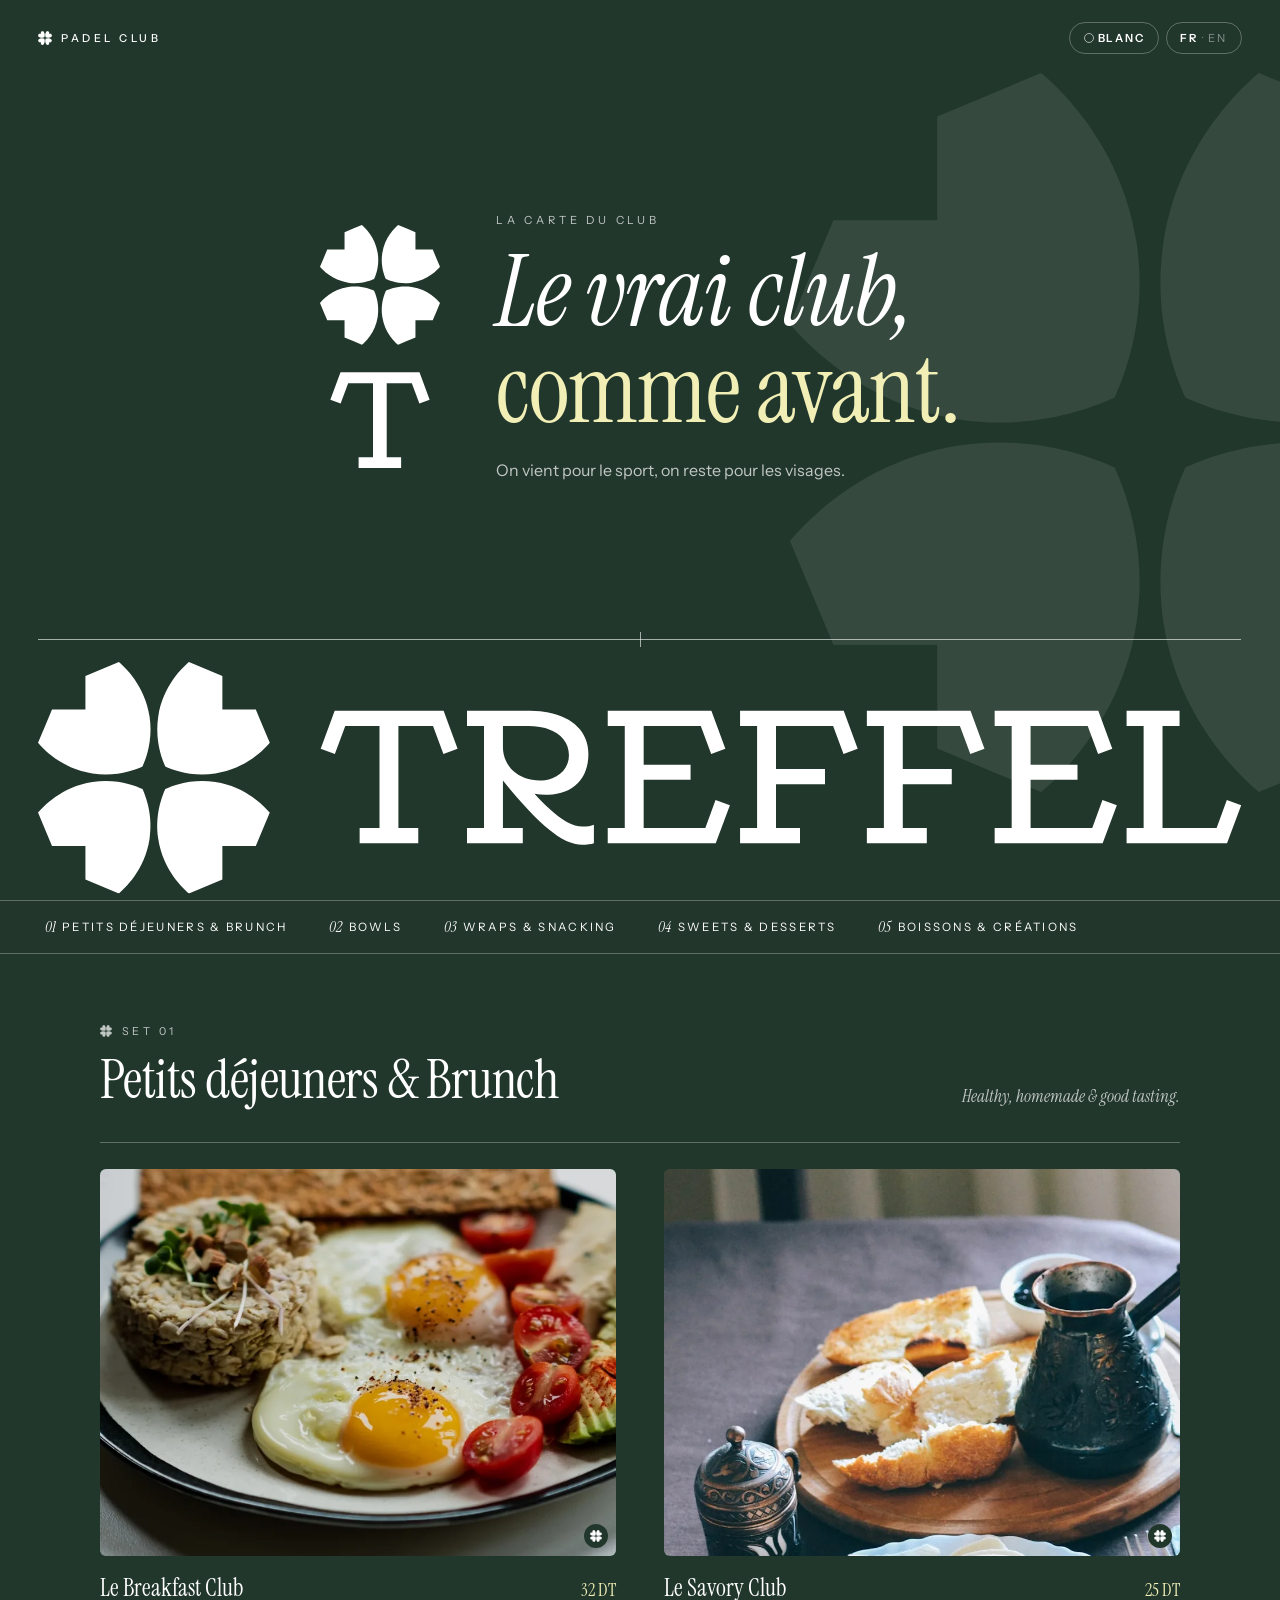
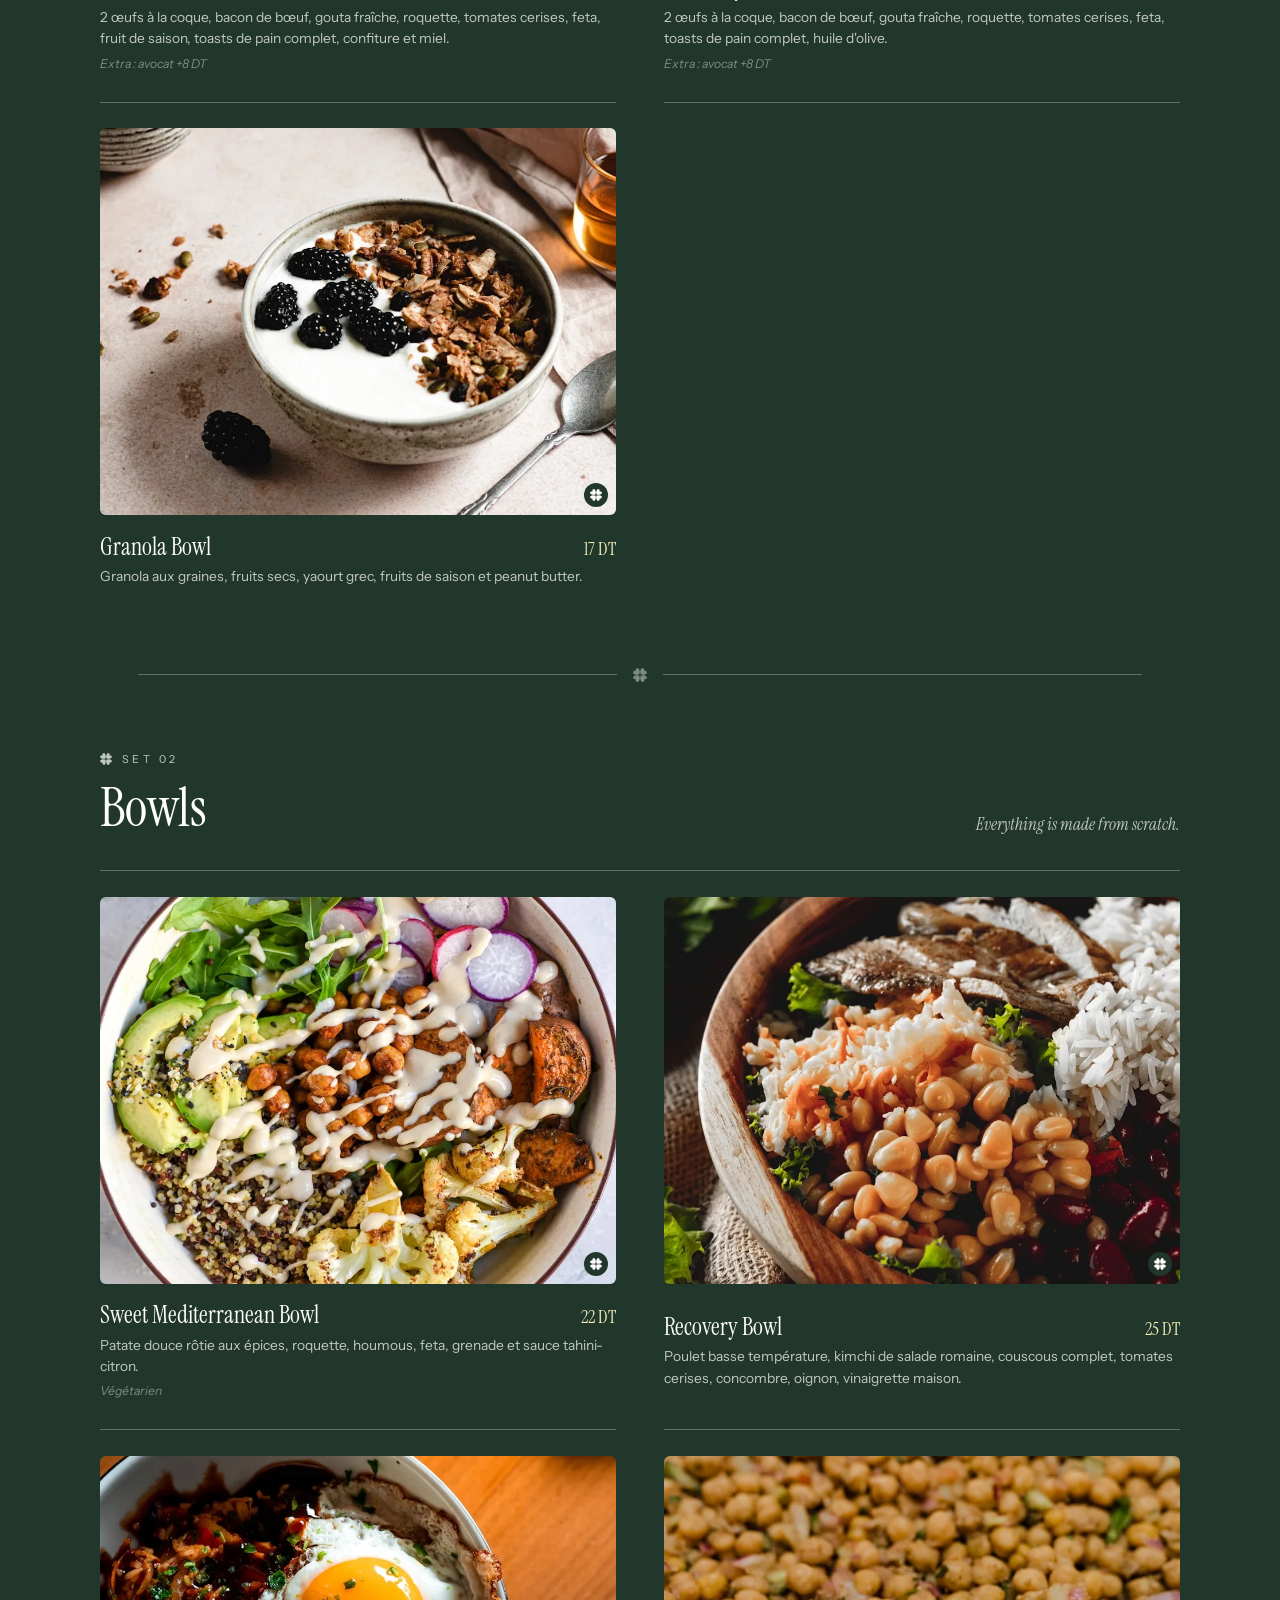
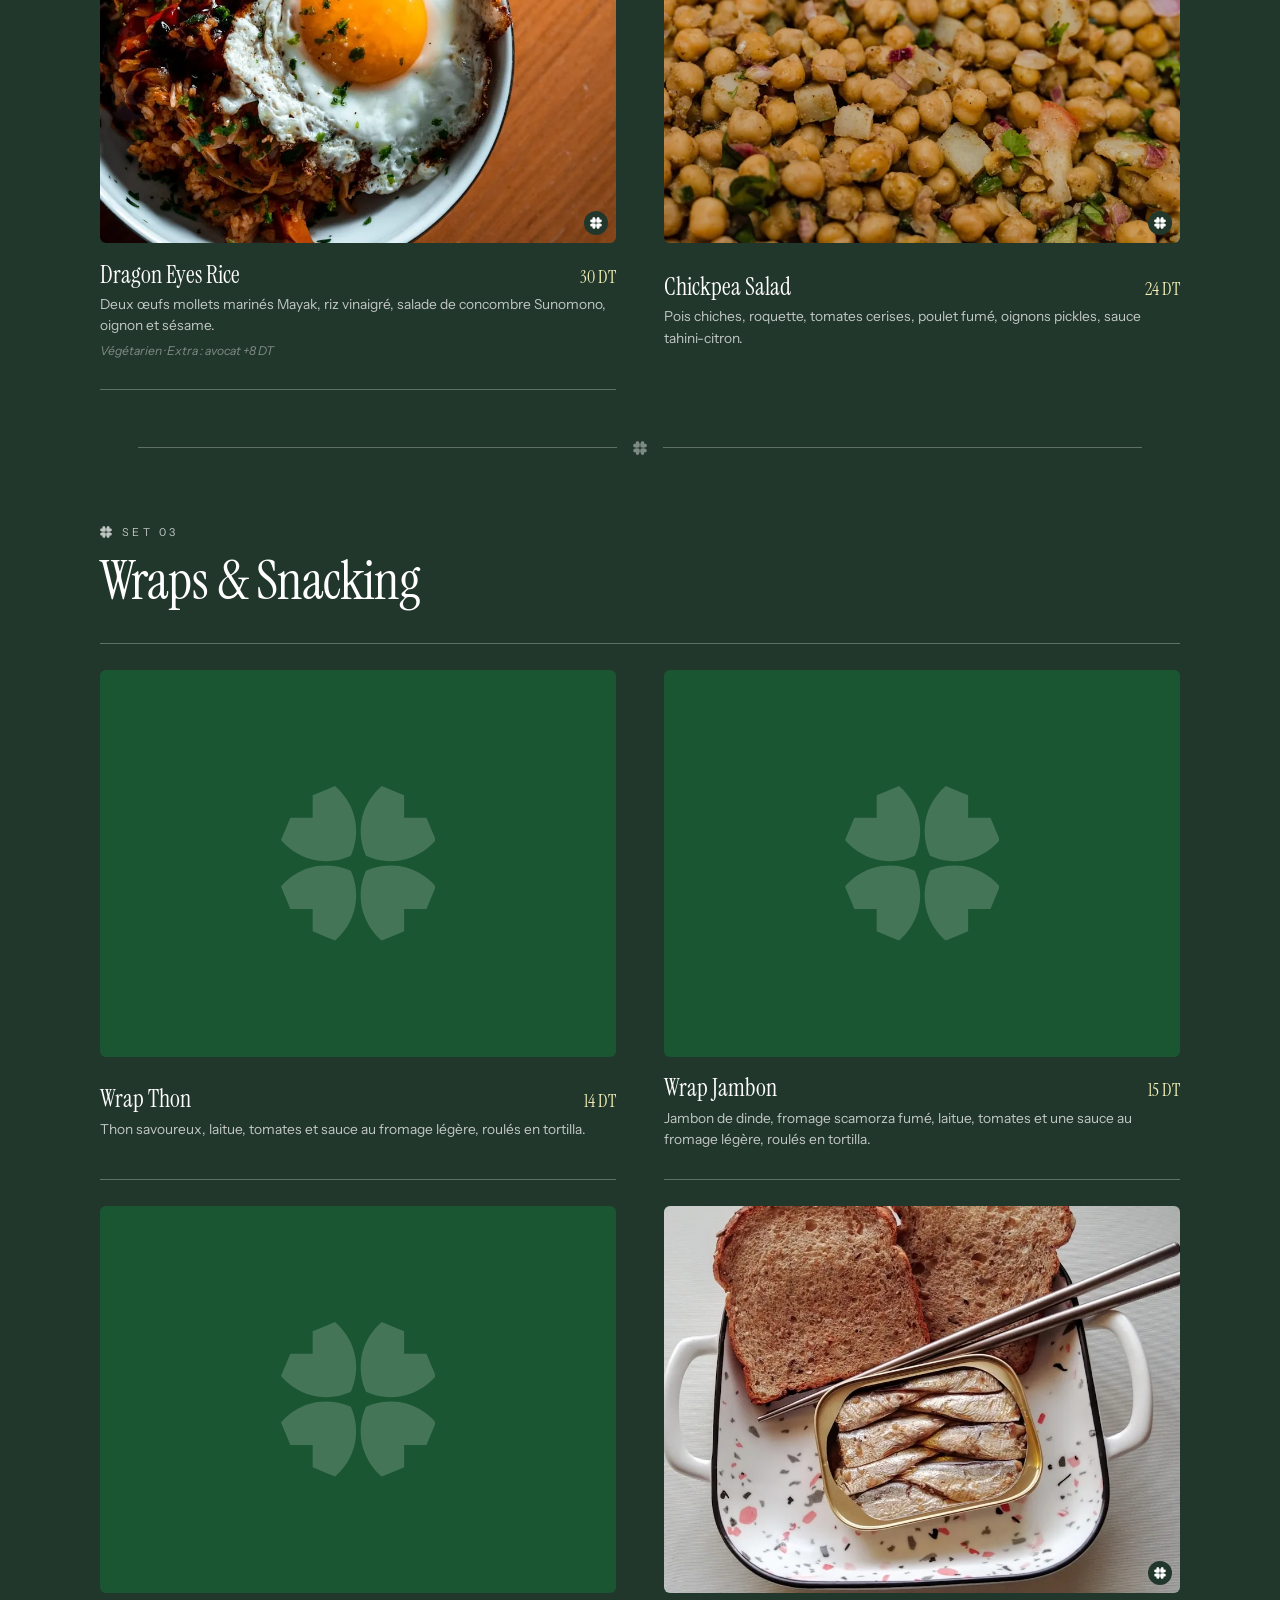
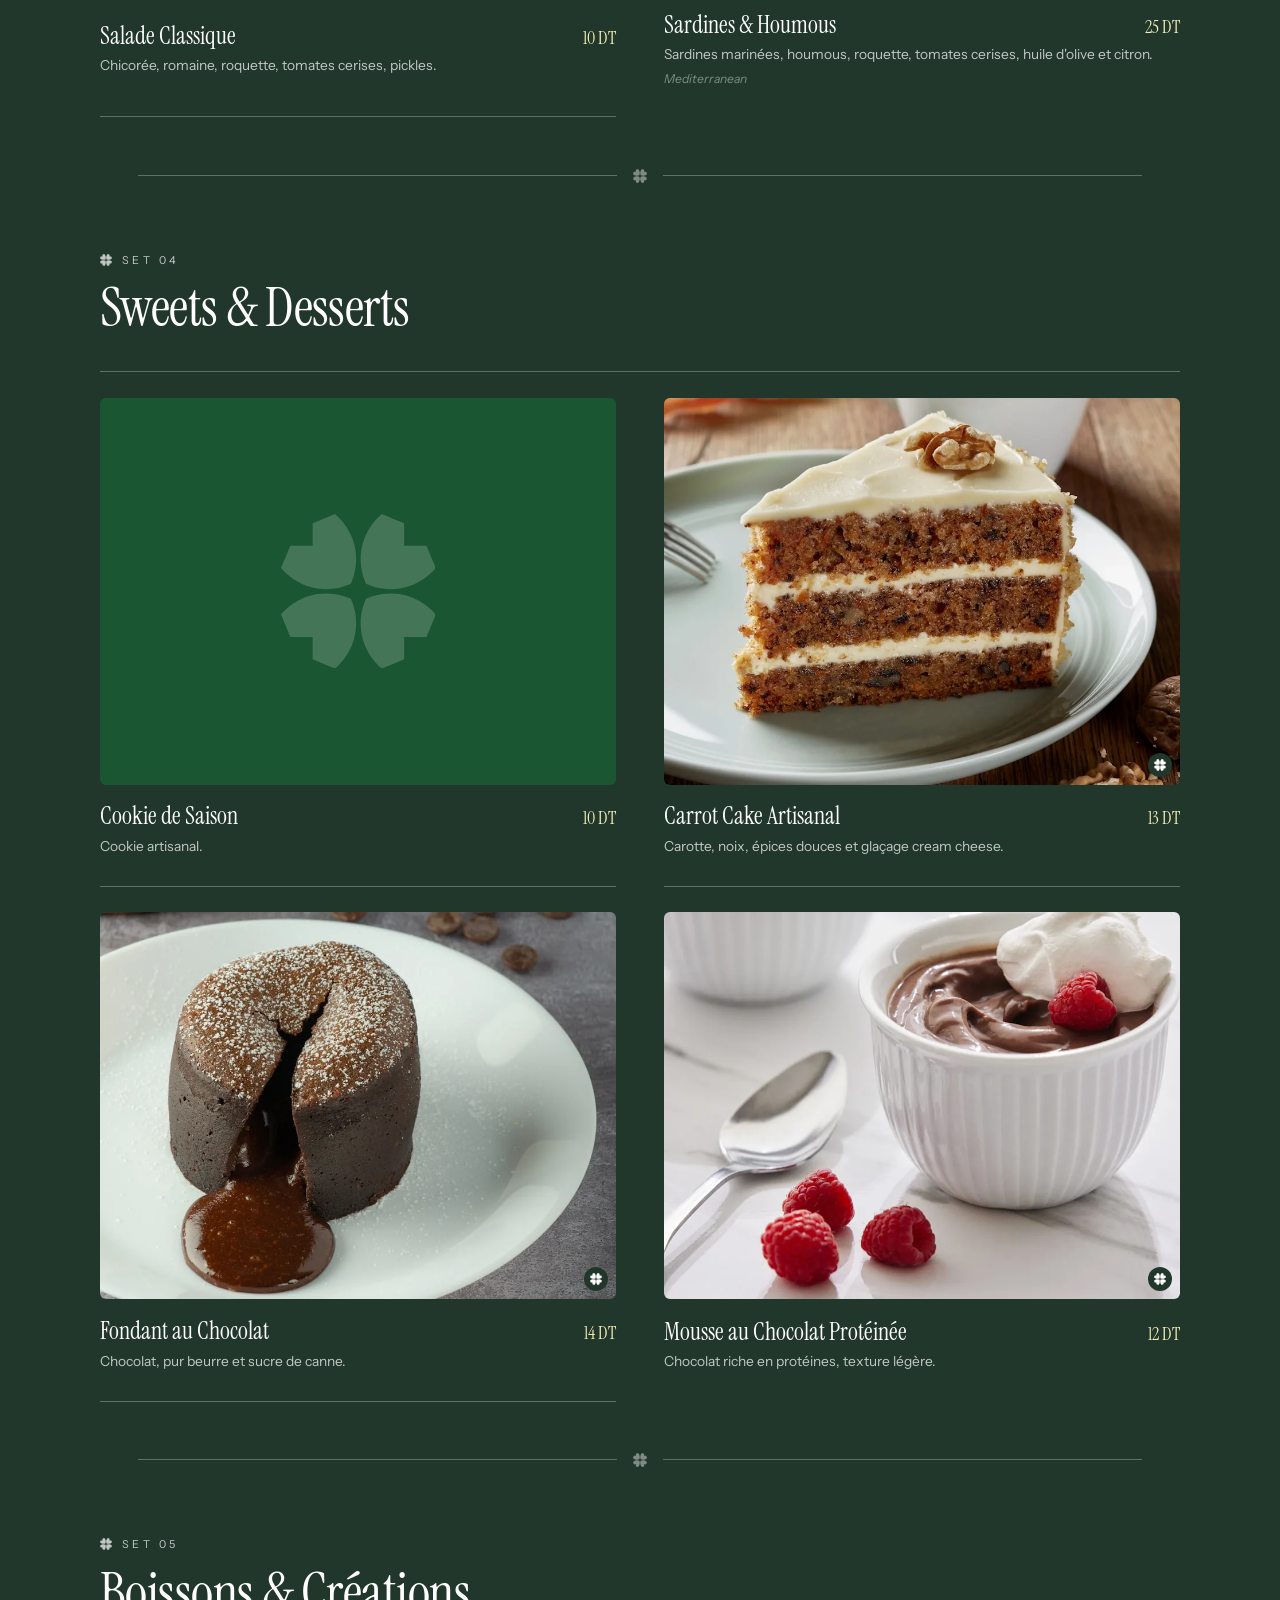
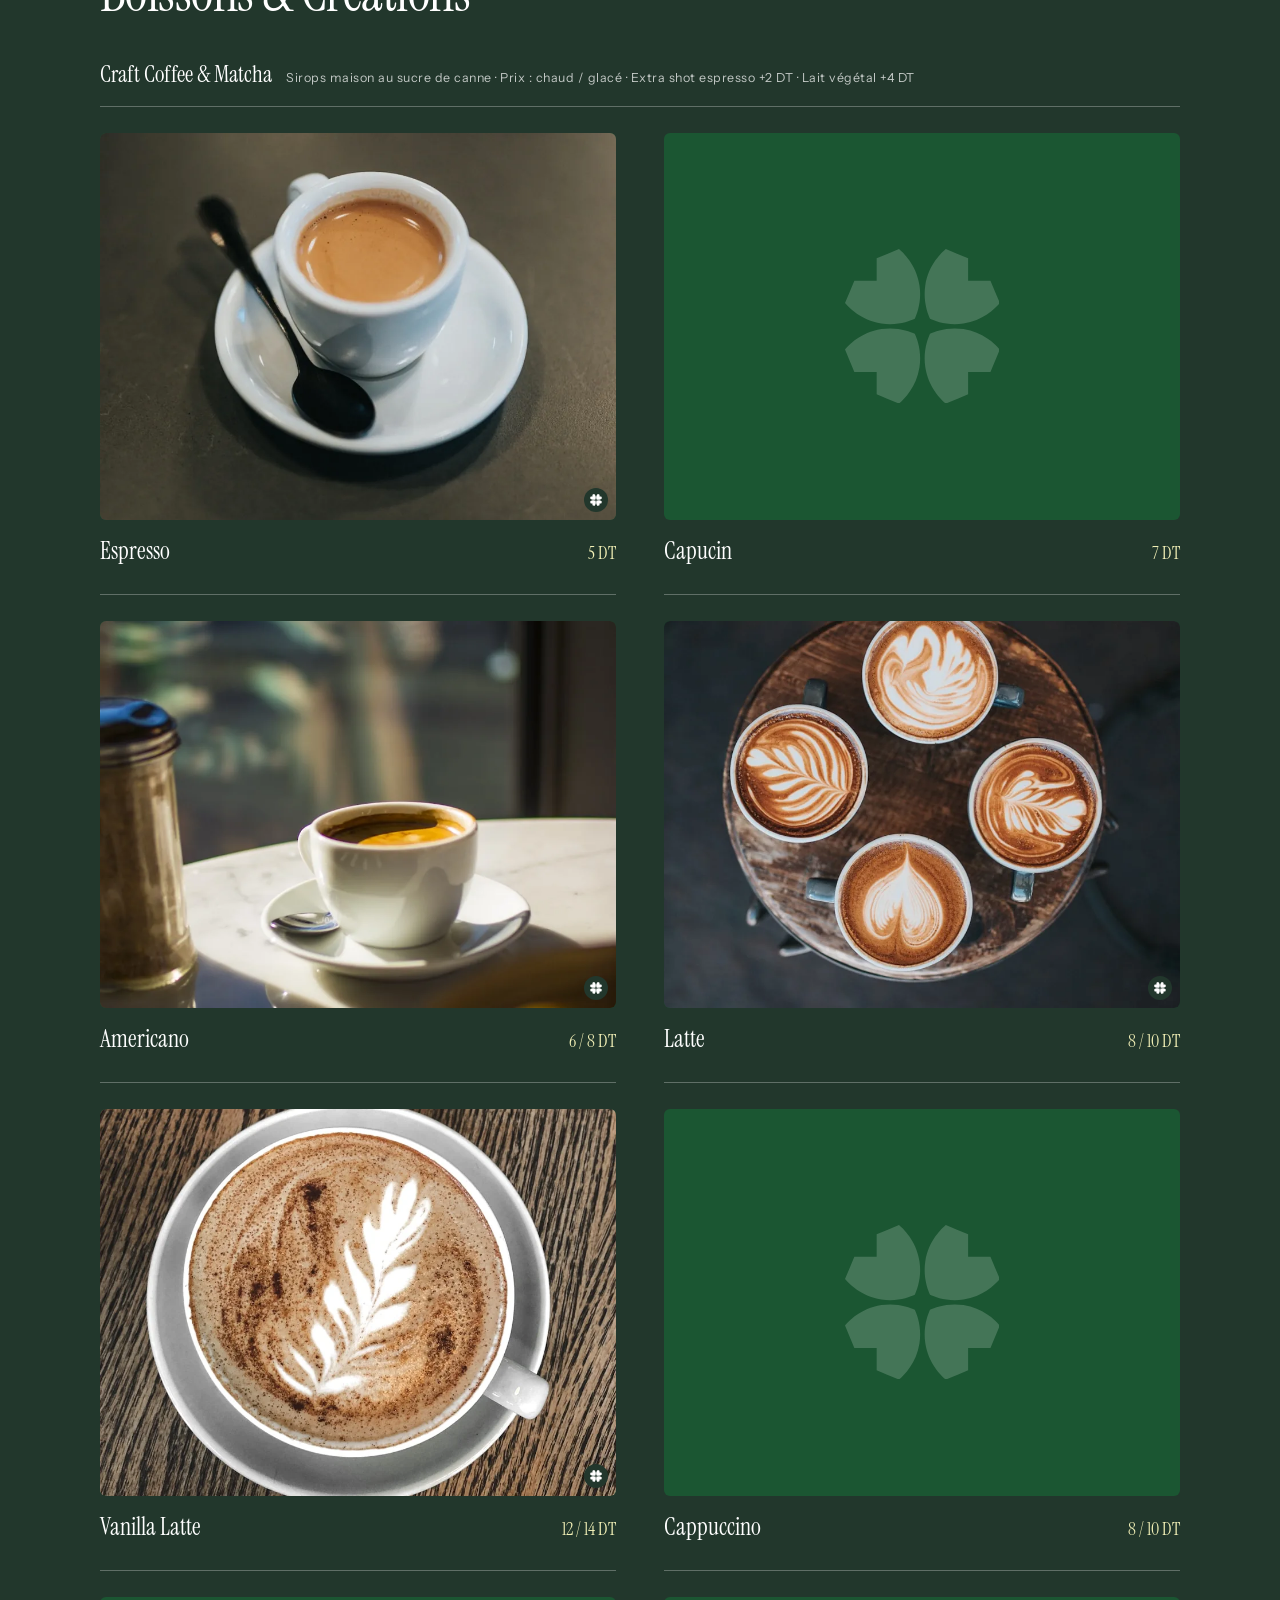
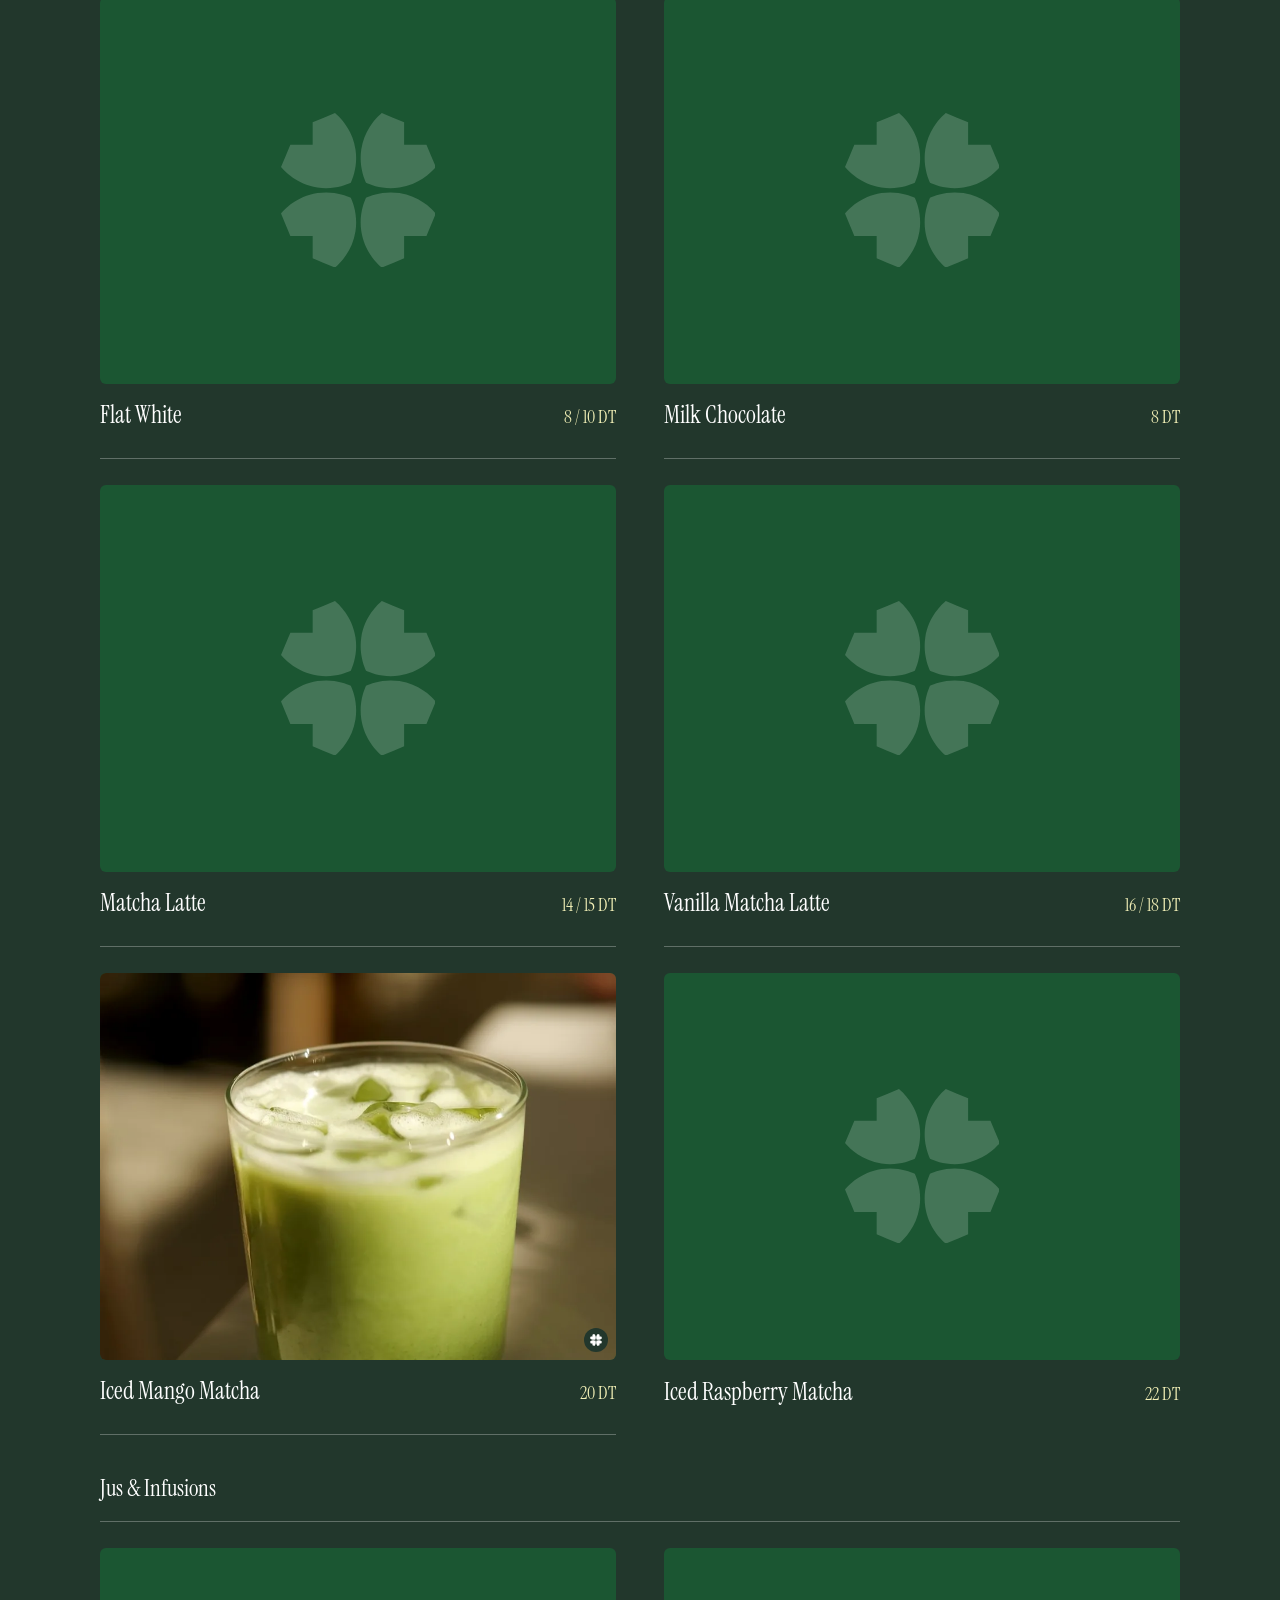
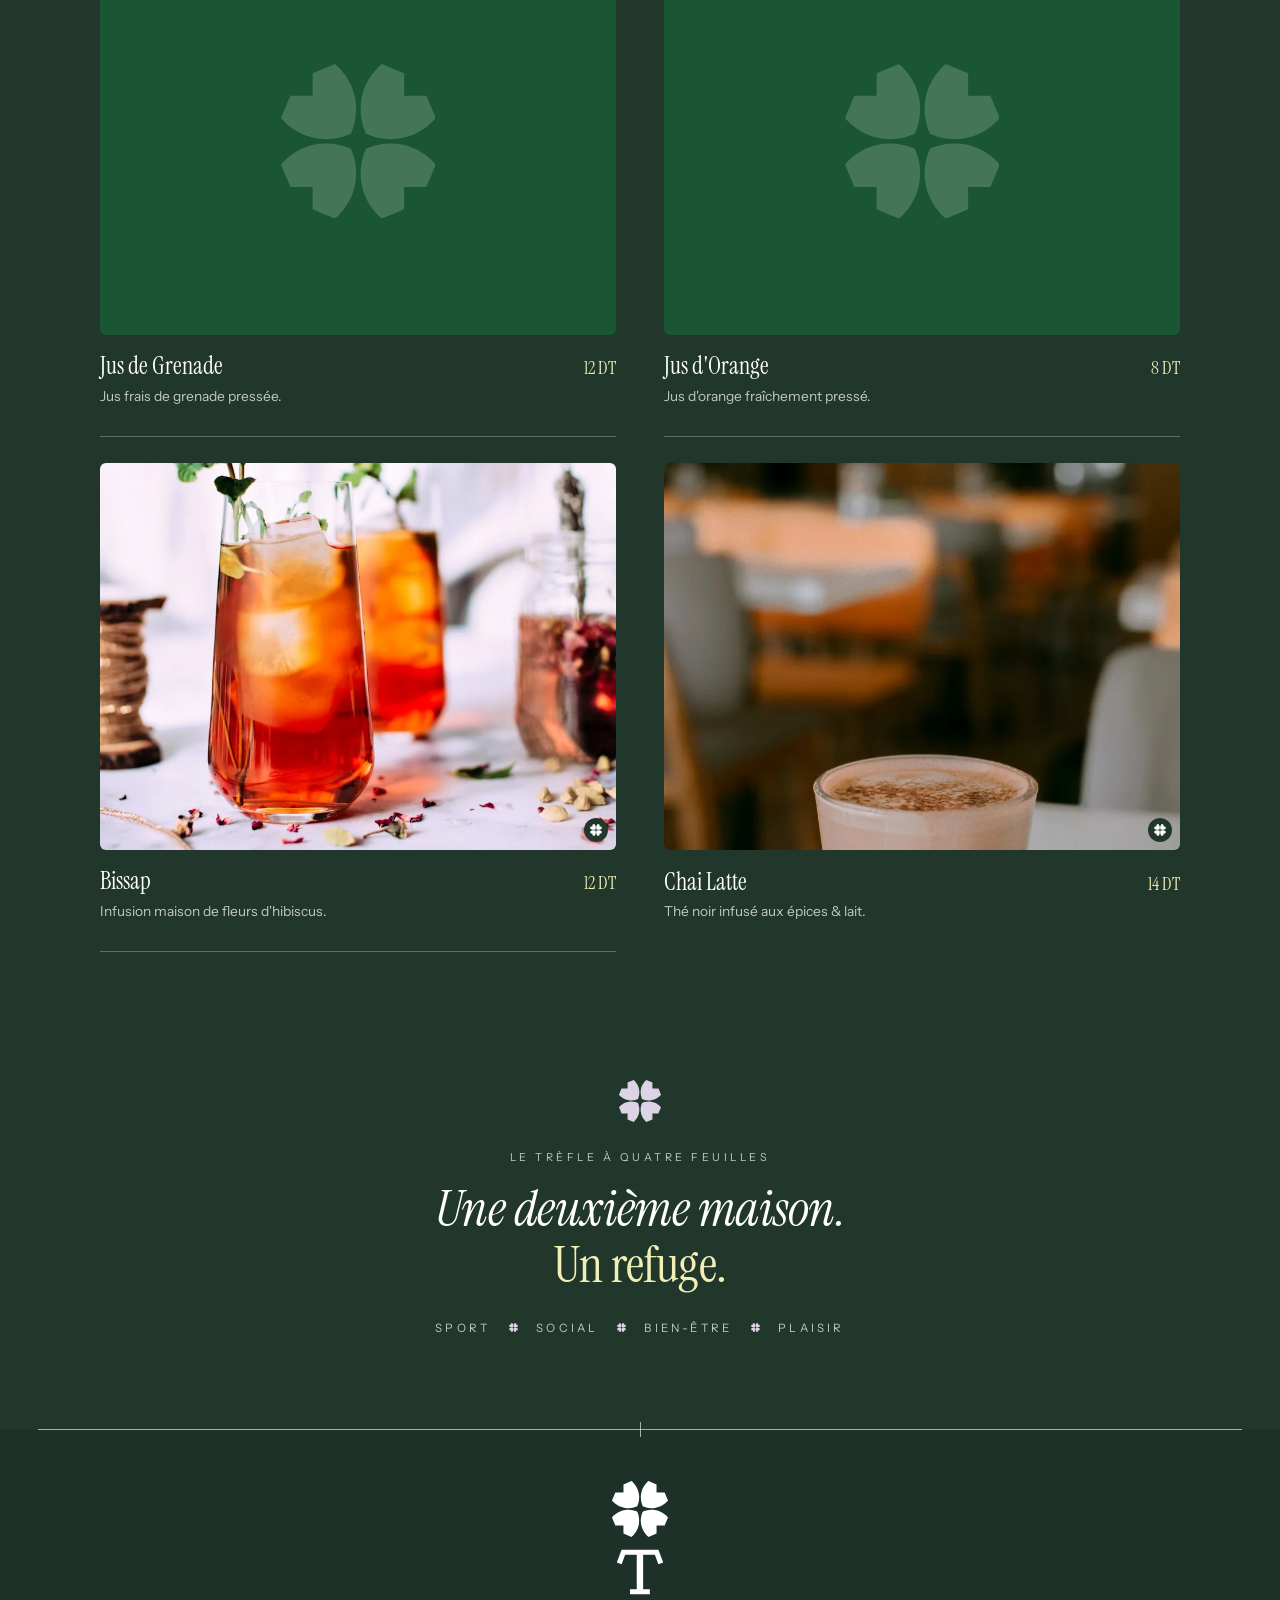
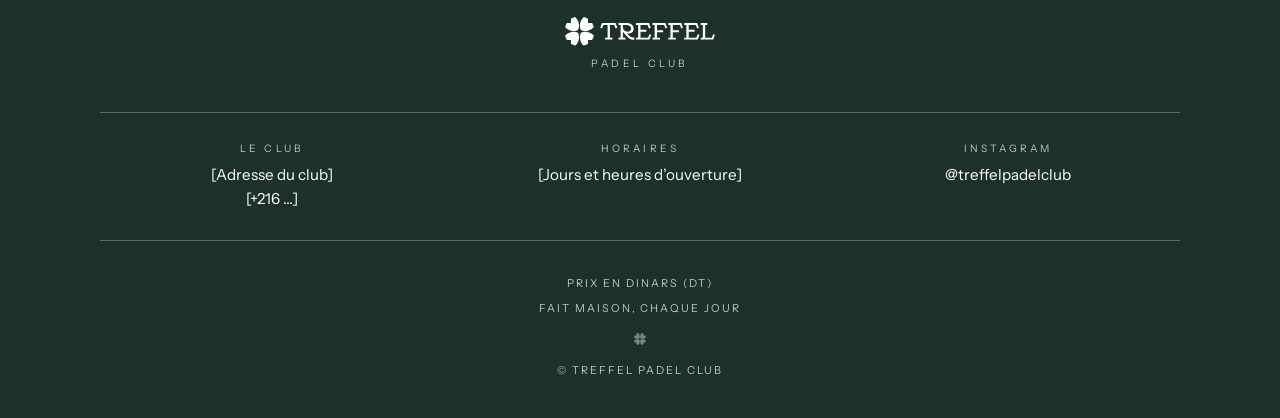
==== site/index.html @ 2bfeac3f "Carte mise à jour depuis le PDF : prix, nouveaux plats et boissons Co-Authored-By: Claude Fable 5 <n" ====
<!DOCTYPE html>
<html lang="fr" data-theme="forest">
<head>
  <meta charset="UTF-8" />
  <meta name="viewport" content="width=device-width, initial-scale=1.0" />
  <title>Treffel Padel Club — La carte</title>
  <meta name="description" content="Treffel Padel Club — La carte du club." />
  <link rel="preconnect" href="https://fonts.googleapis.com" />
  <link rel="preconnect" href="https://fonts.gstatic.com" crossorigin />
  <link href="https://fonts.googleapis.com/css2?family=Instrument+Serif:ital@0;1&family=Instrument+Sans:wght@400;500;600&display=swap" rel="stylesheet" />
  <link rel="stylesheet" href="css/style.css?v=10" />
  <link rel="stylesheet" href="css/pattern.css?v=2" />
</head>
<body>

  <!-- Logos Treffel (vecteurs issus de Treffel_Logos_VersionFinale.ai) -->
  <svg width="0" height="0" style="position:absolute" aria-hidden="true">
    <defs>
      <!--SYMBOLS-->
      <symbol id="emblem" viewBox="0 0 460.3 932.901"><g> <path transform="matrix(1,0,0,-1,78.6249,564.6129)" d="M0 0-38.933-105.75 .526-119.955 29.462-42.088H124.692V-326.2H69.448V-368.288H232.548V-326.2H177.304V-42.088H273.586L302.525-119.955 341.983-105.75 303.05 0Z"/> <g> <path transform="matrix(1,0,0,-1,94.1607,27.77069)" d="M0 0C22.13 9.257 44.26 18.514 66.39 27.771 77.62 18.225 117.877-18.317 127.343-80.421 134.528-127.559 120.195-164.63 113.341-179.731 98.246-186.584 61.16-200.928 14.002-193.733-48.089-184.259-84.618-144.008-94.161-132.779-84.904-110.649-75.646-88.52-66.389-66.39-44.26-66.39-22.13-66.39 0-66.39Z"/> <path transform="matrix(1,0,0,-1,27.7712,365.51759)" d="M0 0C-9.257 22.13-18.514 44.26-27.771 66.39-18.225 77.62 18.317 117.877 80.421 127.343 127.559 134.528 164.63 120.195 179.731 113.341 186.584 98.246 200.928 61.16 193.733 14.002 184.259-48.089 144.008-84.618 132.779-94.161 110.649-84.904 88.519-75.647 66.39-66.39 66.39-44.26 66.39-22.13 66.39 0Z"/> <path transform="matrix(1,0,0,-1,366.1393,431.9072)" d="M0 0C-22.13-9.257-44.26-18.514-66.39-27.771-77.62-18.225-117.877 18.317-127.343 80.421-134.528 127.559-120.195 164.63-113.341 179.731-98.246 186.584-61.16 200.928-14.002 193.733 48.089 184.259 84.618 144.008 94.161 132.779 84.904 110.649 75.646 88.52 66.389 66.39 44.26 66.39 22.13 66.39 0 66.39Z"/> <path transform="matrix(1,0,0,-1,432.5288,94.16022)" d="M0 0C9.257-22.13 18.514-44.26 27.771-66.39 18.225-77.62-18.317-117.877-80.421-127.343-127.559-134.528-164.63-120.195-179.731-113.341-186.584-98.246-200.928-61.16-193.733-14.002-184.259 48.089-144.008 84.618-132.779 94.161-110.649 84.904-88.519 75.646-66.39 66.389-66.39 44.26-66.39 22.13-66.39 0Z"/> </g> </g></symbol>
      <symbol id="clover" viewBox="0 0 1120.4 1118.89"><g> <g> <path transform="matrix(1,0,0,-1,229.1938,67.596439)" d="M0 0C53.866 22.532 107.732 45.065 161.597 67.597 188.933 44.361 286.922-44.584 309.963-195.751 327.451-310.487 292.563-400.721 275.88-437.477 239.138-454.158 148.867-489.073 34.083-471.56-117.053-448.5-205.965-350.525-229.194-323.194-206.662-269.328-184.129-215.463-161.597-161.597-107.731-161.597-53.866-161.597 0-161.597Z"/> <path transform="matrix(1,0,0,-1,67.597,889.6962)" d="M0 0C-22.532 53.866-45.065 107.732-67.597 161.597-44.361 188.933 44.584 286.922 195.751 309.963 310.487 327.451 400.721 292.563 437.477 275.88 454.158 239.138 489.073 148.867 471.56 34.083 448.5-117.053 350.525-205.965 323.194-229.194 269.328-206.662 215.463-184.129 161.597-161.597 161.597-107.731 161.597-53.866 161.597 0Z"/> <path transform="matrix(1,0,0,-1,891.2087,1051.293)" d="M0 0C-53.866-22.532-107.732-45.065-161.597-67.597-188.933-44.361-286.922 44.584-309.963 195.751-327.451 310.487-292.563 400.721-275.88 437.477-239.138 454.158-148.867 489.073-34.083 471.56 117.053 448.5 205.966 350.525 229.194 323.194 206.662 269.328 184.129 215.463 161.597 161.597 107.731 161.597 53.866 161.597 0 161.597Z"/> <path transform="matrix(1,0,0,-1,1052.8056,229.19324)" d="M0 0C22.532-53.866 45.065-107.732 67.597-161.597 44.361-188.933-44.584-286.922-195.751-309.963-310.487-327.451-400.721-292.563-437.477-275.88-454.158-239.138-489.073-148.867-471.56-34.083-448.5 117.053-350.525 205.965-323.194 229.194-269.328 206.662-215.463 184.129-161.597 161.597-161.597 107.731-161.597 53.866-161.597 0Z"/> </g> </g></symbol>
      <symbol id="wordmark" viewBox="0 0 1375.22 264.547"><g> <path transform="matrix(1,0,0,-1,367.6063,189.7959)" d="M0 0H22.698V116.73H-16.429L-28.318 84.738-44.53 90.574-28.534 134.023H95.978L111.974 90.574 95.762 84.738 83.872 116.73H44.314V0H67.011V-17.292H0Z"/> <g> <path transform="matrix(1,0,0,-1,573.5466,135.537)" d="M0 0C19.239 0 33.289 12.322 33.289 28.966 33.289 49.502 15.132 62.471-13.619 62.471H-42.152V38.26C-42.152 16.211-24.427 0 0 0M-6.053-14.916C17.076-40.424 34.586-52.528 48.853-52.528 54.257-52.528 58.58-51.881 61.823-50.368V-71.551C58.58-72.632 53.609-73.28 48.421-73.28 26.372-73.28 0-51.881-42.152 .216V-54.259H-19.455V-71.551H-83.223V-54.259H-63.769V62.471H-83.223V79.764H-11.457C29.615 79.764 55.554 60.743 55.554 30.695 55.554 1.297 37.396-16.213 6.701-16.213 2.377-16.213-1.73-15.781-6.053-14.916"/> <path transform="matrix(1,0,0,-1,651.1818,189.7959)" d="M0 0H19.456V116.73H0V134.023H118.459L134.455 90.574 118.242 84.738 106.353 116.73H41.072V72.416H94.68V55.122H41.072V0H111.542L123.215 31.994 139.643 26.156 123.431-17.292H0Z"/> <path transform="matrix(1,0,0,-1,802.4308,189.7959)" d="M0 0H19.455V116.73H0V134.023H118.458L134.455 90.574 118.242 84.738 106.354 116.73H41.071V67.444H97.057V50.152H41.071V0H68.524V-17.292H0Z"/> <path transform="matrix(1,0,0,-1,947.3549,189.7959)" d="M0 0H19.455V116.73H0V134.023H118.459L134.453 90.574 118.243 84.738 106.352 116.73H41.072V67.444H97.058V50.152H41.072V0H68.525V-17.292H0Z"/> <path transform="matrix(1,0,0,-1,1093.4234,189.7959)" d="M0 0H19.455V116.73H0V134.023H118.459L134.456 90.574 118.243 84.738 106.355 116.73H41.072V72.416H94.683V55.122H41.072V0H111.544L123.216 31.994 139.645 26.156 123.432-17.292H0Z"/> <path transform="matrix(1,0,0,-1,1244.2234,189.7959)" d="M0 0H19.455V116.73H0V134.023H60.527V116.73H41.072V0H102.897L114.57 31.994 130.998 26.156 114.786-17.292H0Z"/> <path transform="matrix(1,0,0,-1,54.19,15.981995)" d="M0 0C12.736 5.327 25.472 10.655 38.208 15.982 44.671 10.489 67.839-10.541 73.287-46.283 77.422-73.411 69.173-94.745 65.228-103.436 56.541-107.38 35.198-115.635 8.058-111.494-27.676-106.042-48.698-82.877-54.19-76.415-48.863-63.679-43.535-50.943-38.207-38.208-25.472-38.208-12.736-38.208 0-38.208Z"/> <path transform="matrix(1,0,0,-1,15.9825,210.357)" d="M0 0C-5.327 12.736-10.655 25.472-15.982 38.208-10.489 44.671 10.541 67.839 46.283 73.287 73.411 77.422 94.745 69.173 103.436 65.228 107.38 56.541 115.635 35.198 111.494 8.058 106.042-27.676 82.877-48.698 76.415-54.19 63.679-48.863 50.943-43.535 38.208-38.207 38.208-25.472 38.208-12.736 38.208 0Z"/> <path transform="matrix(1,0,0,-1,210.715,248.5645)" d="M0 0C-12.736-5.327-25.472-10.655-38.208-15.982-44.671-10.489-67.839 10.541-73.287 46.283-77.422 73.411-69.173 94.745-65.228 103.436-56.541 107.38-35.198 115.635-8.058 111.494 27.676 106.042 48.698 82.877 54.19 76.415 48.863 63.679 43.535 50.943 38.207 38.208 25.472 38.208 12.736 38.208 0 38.208Z"/> <path transform="matrix(1,0,0,-1,248.9225,54.1895)" d="M0 0C5.327-12.736 10.655-25.472 15.982-38.208 10.489-44.671-10.541-67.839-46.283-73.287-73.411-77.422-94.745-69.173-103.436-65.228-107.38-56.541-115.635-35.198-111.494-8.058-106.042 27.676-82.877 48.698-76.415 54.19-63.679 48.863-50.943 43.535-38.208 38.207-38.208 25.472-38.208 12.736-38.208 0Z"/> </g> </g></symbol>
    </defs>
  </svg>

  <!-- ===== Couverture : le court ===== -->
  <header class="hero" id="top">
    <div class="topbar">
      <a class="topbar-brand" href="#top">
        <svg class="topbar-clover" viewBox="0 0 1120.4 1118.89" aria-hidden="true"><use href="#clover" /></svg>
        <span data-i18n="eyebrow">Padel Club</span>
      </a>
      <div class="switches">
        <button id="themeToggle" class="switch" aria-label="Changer de couleur"></button>
        <button id="langToggle" class="switch" aria-label="Switch language"></button>
      </div>
    </div>

    <div class="hero-body">
      <svg class="hero-emblem" viewBox="0 0 460.3 932.901" aria-hidden="true"><use href="#emblem" /></svg>
      <div class="hero-text">
        <p class="hero-kicker" data-i18n="kicker">La carte du club</p>
        <h1 class="hero-title">
          <em data-i18n="title1">Le vrai club,</em>
          <span data-i18n="title2">comme avant.</span>
        </h1>
        <p class="hero-line" data-i18n="heroLine">On vient pour le sport, on reste pour les visages.</p>
      </div>
    </div>

    <div class="hero-foot">
      <div class="baseline">
        <span class="baseline-tick"></span>
      </div>
      <svg class="hero-wordmark" viewBox="0 0 1375.22 264.547" role="img" aria-label="Treffel"><use href="#wordmark" /></svg>
    </div>
  </header>

  <!-- ===== Index des sets (catégories) ===== -->
  <nav class="index" id="index" aria-label="Catégories">
    <!-- rempli par app.js -->
  </nav>

  <!-- ===== La carte ===== -->
  <main id="menu" class="menu">
    <!-- rempli par app.js -->
  </main>

  <!-- ===== Le credo : la symbolique du trèfle (identité visuelle, p. 5) ===== -->
  <section class="creed" aria-label="La symbolique du trèfle">
    <svg class="creed-clover" viewBox="0 0 1120.4 1118.89" aria-hidden="true"><use href="#clover" /></svg>
    <p class="creed-kicker" data-i18n="creedKicker">Le trèfle à quatre feuilles</p>
    <h2 class="creed-title">
      <em data-i18n="footerBig1">Une deuxième maison.</em>
      <span data-i18n="footerBig2">Un refuge.</span>
    </h2>
    <p class="creed-leaves">
      <span data-i18n="leafSport">Sport</span>
      <svg class="leaf-sep" viewBox="0 0 1120.4 1118.89" aria-hidden="true"><use href="#clover" /></svg>
      <span data-i18n="leafSocial">Social</span>
      <svg class="leaf-sep" viewBox="0 0 1120.4 1118.89" aria-hidden="true"><use href="#clover" /></svg>
      <span data-i18n="leafWell">Bien-être</span>
      <svg class="leaf-sep" viewBox="0 0 1120.4 1118.89" aria-hidden="true"><use href="#clover" /></svg>
      <span data-i18n="leafJoy">Plaisir</span>
    </p>
  </section>

  <!-- ===== Bas de page : le clubhouse ===== -->
  <footer class="footer" id="club">
    <div class="baseline"><span class="baseline-tick"></span></div>
    <div class="footer-inner">
      <svg class="footer-emblem" viewBox="0 0 460.3 932.901" aria-hidden="true"><use href="#emblem" /></svg>
      <svg class="footer-wordmark" viewBox="0 0 1375.22 264.547" role="img" aria-label="Treffel"><use href="#wordmark" /></svg>
      <p class="footer-eyebrow" data-i18n="eyebrow">Padel Club</p>

      <div class="footer-grid">
        <div class="footer-col">
          <p class="footer-label" data-i18n="labelClub">Le club</p>
          <p class="footer-info">[Adresse du club]</p>
          <p class="footer-info"><a href="tel:+216">[+216 …]</a></p>
        </div>
        <div class="footer-col">
          <p class="footer-label" data-i18n="labelHours">Horaires</p>
          <p class="footer-info">[Jours et heures d’ouverture]</p>
        </div>
        <div class="footer-col">
          <p class="footer-label">Instagram</p>
          <p class="footer-info"><a href="https://www.instagram.com/treffelpadelclub/" target="_blank" rel="noopener">@treffelpadelclub</a></p>
        </div>
      </div>

      <div class="footer-bottom">
        <p class="footer-note" data-i18n="priceNote">Prix en dinars (DT)</p>
        <p class="footer-note" data-i18n="madeNote">Fait maison, chaque jour</p>
        <svg class="footer-clover" viewBox="0 0 1120.4 1118.89" aria-hidden="true"><use href="#clover" /></svg>
        <p class="footer-note">© Treffel Padel Club</p>
      </div>
    </div>
  </footer>

  <script src="js/menu-data.js?v=6"></script>
  <script src="js/app.js?v=6"></script>
</body>
</html>
---- site/css/style.css ----
/* ============================================================
   Treffel Padel Club — La carte
   Deux options de couleur : html[data-theme="forest"] (fond forêt,
   écriture blanche) et html[data-theme="cream"] (fond blanc,
   écriture forêt — l'inverse). Le trèfle est la seule ornementation.
   ============================================================ */

:root {
  --forest: #22372c;
  --green: #1b5632;
  --bordeaux: #671c32;
  --pale: #f1efb6;
  --cream: #ffffff;
  --lilac: #ddd3e7;

  --serif: "Teodor", "Instrument Serif", Georgia, serif;
  --sans: "Bagoss Standard", "Instrument Sans", "Segoe UI", sans-serif;

  --ease: cubic-bezier(0.16, 1, 0.3, 1);
}

html[data-theme="forest"] {
  --bg: var(--forest);
  --bg-alt: #1e3128;
  --ink: var(--cream);
  --ink-soft: rgba(255, 255, 255, 0.72);
  --ink-faint: rgba(255, 255, 255, 0.42);
  --line: rgba(255, 255, 255, 0.28);
  --line-strong: rgba(255, 255, 255, 0.6);
  --accent: var(--pale);
  --photo-bg: #1b5632;
  --photo-clover: rgba(255, 255, 255, 0.18);
  --pattern: var(--pattern-cream);
  --bar: rgba(34, 55, 44, 0.94);
}

html[data-theme="cream"] {
  --bg: var(--cream);
  --bg-alt: #f4f4f1;
  --ink: var(--forest);
  --ink-soft: rgba(34, 55, 44, 0.74);
  --ink-faint: rgba(34, 55, 44, 0.42);
  --line: rgba(34, 55, 44, 0.26);
  --line-strong: rgba(34, 55, 44, 0.6);
  --accent: var(--bordeaux);
  --photo-bg: #eef0ec;
  --photo-clover: rgba(34, 55, 44, 0.2);
  --pattern: var(--pattern-forest);
  --bar: rgba(255, 255, 255, 0.94);
}

* { margin: 0; padding: 0; box-sizing: border-box; }

::selection { background: var(--accent); color: var(--bg); }

html {
  scroll-behavior: smooth;
  overflow-x: hidden;
  overflow-x: clip;
}

body {
  font-family: var(--sans);
  font-size: 16px;
  background: var(--bg);
  color: var(--ink);
  -webkit-font-smoothing: antialiased;
  transition: background 0.5s var(--ease), color 0.5s var(--ease);
}

svg { fill: currentColor; }

a { color: inherit; text-decoration: none; }
a:hover { color: var(--accent); }

button { font: inherit; color: inherit; background: none; border: 0; cursor: pointer; }

/* apparition au défilement (app.js) */
.reveal {
  opacity: 0;
  transform: translateY(22px);
  transition: opacity 0.9s var(--ease), transform 0.9s var(--ease);
  transition-delay: var(--d, 0s);
}
.reveal.is-in { opacity: 1; transform: none; }

/* ============================================================
   Couverture
   ============================================================ */

.hero {
  position: relative;
  min-height: 100svh;
  display: flex;
  flex-direction: column;
  padding: 1.1rem 1.25rem 0;
  overflow: hidden;
  overflow: clip;
  isolation: isolate;
}

/* grand trèfle en filigrane */
.hero::before {
  content: "";
  position: absolute;
  z-index: -1;
  right: -18vw;
  top: 8vh;
  width: 78vw;
  height: 78vw;
  max-width: 720px;
  max-height: 720px;
  background: var(--pattern-hero) center / contain no-repeat;
  opacity: 0.09;
  pointer-events: none;
}

.topbar {
  display: flex;
  align-items: center;
  justify-content: space-between;
  gap: 1rem;
}

.topbar-brand {
  display: flex;
  align-items: center;
  gap: 0.55rem;
  font-size: 0.68rem;
  letter-spacing: 0.32em;
  text-transform: uppercase;
  font-weight: 500;
}

.topbar-clover { width: 14px; height: 14px; }

.switches { display: flex; gap: 0.4rem; }

.switch {
  display: inline-flex;
  align-items: center;
  gap: 0.35em;
  font-size: 0.7rem;
  letter-spacing: 0.16em;
  text-transform: uppercase;
  padding: 0.5rem 0.85rem;
  border: 1px solid var(--line);
  border-radius: 999px;
  transition: border-color 0.25s, background 0.25s;
}

.switch:hover { border-color: var(--line-strong); }

.switch span { opacity: 0.45; transition: opacity 0.2s; }
.switch span.on { opacity: 1; font-weight: 600; }
.switch .sep { opacity: 0.35; }

.switch .dot {
  width: 10px;
  height: 10px;
  border-radius: 999px;
  border: 1px solid var(--line-strong);
  opacity: 1;
}

.hero-body {
  flex: 1;
  display: flex;
  flex-direction: column;
  justify-content: center;
  align-items: flex-start;
  gap: 1.6rem;
  padding: 2.5rem 0 2rem;
}

.hero-emblem {
  width: clamp(72px, 16vw, 120px);
  height: auto;
  animation: rise 1.2s 0.1s var(--ease) both;
}

.hero-text { max-width: 720px; }

.hero-kicker {
  font-size: 0.7rem;
  letter-spacing: 0.34em;
  text-transform: uppercase;
  color: var(--ink-soft);
  margin-bottom: 1rem;
  animation: rise 1.2s 0.3s var(--ease) both;
}

.hero-title {
  font-family: var(--serif);
  font-weight: 400;
  font-size: clamp(2.7rem, 9.5vw, 6.2rem);
  line-height: 0.98;
  letter-spacing: -0.01em;
  animation: rise 1.2s 0.45s var(--ease) both;
}

.hero-title em { font-style: italic; display: block; }
.hero-title span { display: block; color: var(--accent); }

.hero-line {
  font-size: clamp(0.85rem, 2.3vw, 1rem);
  color: var(--ink-soft);
  margin-top: 1.4rem;
  max-width: 34ch;
  animation: rise 1.2s 0.6s var(--ease) both;
}

.hero-foot { padding-bottom: 0.4rem; }

/* ligne de fond de court + marque centrale */
.baseline {
  position: relative;
  height: 1px;
  background: var(--line-strong);
  margin-bottom: 1.4rem;
  transform-origin: left;
  animation: draw 1.4s 0.7s var(--ease) both;
}

.baseline-tick {
  position: absolute;
  left: 50%;
  top: -7px;
  width: 1px;
  height: 15px;
  background: var(--line-strong);
}

.hero-wordmark {
  display: block;
  width: 100%;
  height: auto;
  animation: rise 1.2s 0.9s var(--ease) both;
}

@keyframes rise {
  from { opacity: 0; transform: translateY(26px); }
  to   { opacity: 1; transform: none; }
}

@keyframes draw {
  from { transform: scaleX(0); }
  to   { transform: none; }
}

/* ============================================================
   Index des sets (barre collante)
   ============================================================ */

.index {
  position: sticky;
  top: 0;
  z-index: 20;
  display: flex;
  gap: 1.6rem;
  overflow-x: auto;
  padding: 0.95rem 1.25rem;
  background: var(--bar);
  backdrop-filter: blur(6px);
  border-top: 1px solid var(--line);
  border-bottom: 1px solid var(--line);
  scrollbar-width: none;
}

.index::-webkit-scrollbar { display: none; }

.index a {
  flex: 0 0 auto;
  display: inline-flex;
  align-items: center;
  gap: 0.55em;
  font-size: 0.72rem;
  letter-spacing: 0.2em;
  text-transform: uppercase;
  white-space: nowrap;
  opacity: 0.5;
  transition: opacity 0.25s;
}

.index a:hover { opacity: 0.85; color: inherit; }

.index a .num {
  font-family: var(--serif);
  font-size: 0.95rem;
  letter-spacing: 0;
  font-style: italic;
}

/* le trèfle se pose devant le set en cours */
.index a .mark {
  width: 0;
  height: 11px;
  overflow: hidden;
  transition: width 0.35s var(--ease);
}

.index a .mark svg { width: 11px; height: 11px; display: block; }

.index a.active { opacity: 1; color: var(--accent); }
.index a.active .mark { width: 11px; }

/* ============================================================
   La carte
   ============================================================ */

.menu { padding: 0; }

.set {
  position: relative;
  scroll-margin-top: 3.4rem;
  padding: 3.6rem 1.25rem 2.6rem;
}

/* tous les sets partagent le même fond ; seule la ligne au trèfle les sépare */

.set-inner { max-width: 1080px; margin: 0 auto; }

.set-head { margin-bottom: 2.2rem; }

.set-label {
  display: flex;
  align-items: center;
  gap: 0.6rem;
  font-size: 0.68rem;
  letter-spacing: 0.32em;
  text-transform: uppercase;
  color: var(--ink-soft);
  margin-bottom: 0.9rem;
}

.set-label svg { width: 12px; height: 12px; }

.set-title {
  font-family: var(--serif);
  font-weight: 400;
  font-size: clamp(2.1rem, 6.4vw, 3.4rem);
  line-height: 1;
  letter-spacing: -0.01em;
}

.set-note {
  font-family: var(--serif);
  font-style: italic;
  font-size: 1.05rem;
  color: var(--ink-soft);
  margin-top: 0.8rem;
  max-width: 48ch;
}

/* sous-groupes (ex. Boissons : Caféteria, Matchas…) */
.group { margin-top: 2.4rem; }
.group:first-child { margin-top: 0; }

.group-head {
  display: flex;
  align-items: baseline;
  gap: 0.9rem;
  margin-bottom: 1.1rem;
}

.group-title {
  font-family: var(--serif);
  font-size: 1.45rem;
  font-weight: 400;
}

.group-note {
  font-size: 0.78rem;
  color: var(--ink-soft);
  letter-spacing: 0.04em;
}

/* --- la liste des produits : un registre réglé --- */

.ledger {
  list-style: none;
  display: grid;
  grid-template-columns: 1fr;
  border-top: 1px solid var(--line);
}

.dish {
  display: grid;
  grid-template-columns: 1fr;
  gap: 0.95rem;
  padding: 1.4rem 0 1.5rem;
  border-bottom: 1px solid var(--line);
}

/* pas de trait sous le dernier produit : la ligne au trèfle suffit */
.ledger .dish:last-child { border-bottom: 0; }


/* photo carrée ; tant qu'elle manque, un trèfle en attend une */
.dish-photo {
  position: relative;
  aspect-ratio: 4 / 3;
  border-radius: 6px;
  overflow: hidden;
  background: var(--photo-bg);
  display: flex;
  align-items: center;
  justify-content: center;
}

.dish-photo > svg {
  position: absolute;
  width: 30%;
  height: auto;
  color: var(--photo-clover);
}

.dish-photo img {
  position: relative;
  z-index: 1;
  width: 100%;
  height: 100%;
  object-fit: cover;
  display: block;
  transition: transform 0.8s var(--ease);
}

.dish:hover .dish-photo img { transform: scale(1.06); }

/* vidéo en boucle par-dessus la photo (la photo sert d'image d'attente) */
.dish-photo video {
  position: absolute;
  inset: 0;
  z-index: 1;
  width: 100%;
  height: 100%;
  object-fit: cover;
  opacity: 0;
  transition: opacity 0.8s var(--ease);
  pointer-events: none;
}

.dish-photo.has-video video { opacity: 1; }

/* le petit sceau trèfle, comme sur les emballages */
.dish-photo .stamp {
  position: absolute;
  z-index: 2;
  right: 8px;
  bottom: 8px;
  width: 24px;
  height: 24px;
  border-radius: 999px;
  background: var(--bg);
  color: var(--ink);
  display: flex;
  align-items: center;
  justify-content: center;
  opacity: 0;
  transform: scale(0.6);
  transition: opacity 0.35s var(--ease), transform 0.35s var(--ease);
}

.dish-photo .stamp svg { width: 12px; height: 12px; }


.dish-photo.has-img .stamp { opacity: 1; transform: none; }

.dish-body { min-width: 0; }

.dish-top {
  display: flex;
  justify-content: space-between;
  align-items: baseline;
  gap: 1rem;
}

.dish-name {
  font-family: var(--serif);
  font-size: 1.5rem;
  line-height: 1.15;
  font-weight: 400;
}


.dish-price {
  font-family: var(--serif);
  font-size: 1.15rem;
  color: var(--accent);
  white-space: nowrap;
  font-variant-numeric: tabular-nums;
}

.dish-desc {
  font-size: 0.86rem;
  line-height: 1.55;
  color: var(--ink-soft);
  margin-top: 0.35rem;
}

.dish-extra {
  font-size: 0.76rem;
  line-height: 1.5;
  font-style: italic;
  color: var(--ink-faint);
  margin-top: 0.3rem;
}

/* --- séparateur entre sets : ligne de court + trèfle --- */

.rule {
  display: flex;
  align-items: center;
  gap: 1rem;
  padding: 0 1.25rem;
  max-width: 1080px;
  margin: 0 auto;
}

.rule::before, .rule::after {
  content: "";
  flex: 1;
  height: 1px;
  background: var(--line);
}

.rule svg { width: 14px; height: 14px; color: var(--ink-faint); }

/* ============================================================
   Le credo : la symbolique du trèfle (identité visuelle, p. 5)
   — les quatre feuilles : sport, social, bien-être, plaisir ;
   le lilas de la palette sert d'accent inattendu.
   ============================================================ */

.creed {
  padding: 4.8rem 1.25rem 4.4rem;
  text-align: center;
}

.creed-clover {
  width: 42px;
  height: 42px;
  color: var(--lilac);
  margin-bottom: 1.5rem;
}

.creed-kicker {
  font-size: 0.68rem;
  letter-spacing: 0.32em;
  text-transform: uppercase;
  color: var(--ink-soft);
  margin-bottom: 1.1rem;
}

.creed-title {
  font-family: var(--serif);
  font-weight: 400;
  font-size: clamp(2rem, 6vw, 3.2rem);
  line-height: 1.08;
  letter-spacing: -0.01em;
  max-width: 22ch;
  margin: 0 auto;
}

.creed-title em { font-style: italic; }
.creed-title span { color: var(--accent); white-space: nowrap; }

.creed-leaves {
  display: flex;
  flex-wrap: wrap;
  justify-content: center;
  align-items: center;
  gap: 0.7rem 1.15rem;
  margin-top: 1.8rem;
  font-size: 0.72rem;
  letter-spacing: 0.28em;
  text-transform: uppercase;
  color: var(--ink-soft);
}

.creed-leaves .leaf-sep {
  width: 9px;
  height: 9px;
  color: var(--lilac);
}

/* ============================================================
   Bas de page : le clubhouse (même fond que la carte)
   ============================================================ */

.footer {
  background: var(--bg-alt);
  padding: 0 1.25rem 2.4rem;
  margin-top: 1.5rem;
}

.footer .baseline {
  animation: none;
  margin: 0 0 3.2rem;
  background: var(--line-strong);
}

.footer-inner {
  max-width: 1080px;
  margin: 0 auto;
  display: flex;
  flex-direction: column;
  align-items: center;
  text-align: center;
}

.footer-emblem { width: 56px; height: auto; margin-bottom: 1.4rem; }

.footer-wordmark { width: 150px; height: auto; }

.footer-eyebrow {
  font-size: 0.64rem;
  letter-spacing: 0.34em;
  text-transform: uppercase;
  color: var(--ink-soft);
  margin-top: 0.7rem;
}

.footer-grid {
  width: 100%;
  display: grid;
  grid-template-columns: 1fr;
  gap: 1.5rem;
  margin: 2.6rem 0 2.2rem;
  padding: 1.8rem 0;
  border-top: 1px solid var(--line);
  border-bottom: 1px solid var(--line);
}

.footer-label {
  font-size: 0.64rem;
  letter-spacing: 0.3em;
  text-transform: uppercase;
  color: var(--ink-soft);
  margin-bottom: 0.5rem;
}

.footer-info { font-size: 0.95rem; line-height: 1.6; }

.footer-bottom {
  display: flex;
  flex-direction: column;
  align-items: center;
  text-align: center;
  gap: 0.7rem;
}

.footer-bottom .footer-clover { margin: 0.4rem 0; }

.footer-clover { width: 12px; height: 12px; color: var(--ink-faint); }

.footer-note {
  font-size: 0.68rem;
  letter-spacing: 0.18em;
  text-transform: uppercase;
  color: var(--ink-soft);
}

/* ============================================================
   Écrans plus larges
   ============================================================ */

@media (min-width: 720px) {
  .hero { padding: 1.4rem 2.4rem 0; }
  .hero-body { flex-direction: row; align-items: center; gap: 3.5rem; padding: 3rem 0; }
  .index { padding: 1rem 2.4rem; gap: 2.2rem; }
  .set { padding: 4.4rem 2.4rem 3.2rem; }
  .set-head { display: grid; grid-template-columns: 1fr 1fr; gap: 2rem; align-items: end; }
  .set-note { margin-top: 0; justify-self: end; text-align: right; }
  .ledger { grid-template-columns: 1fr 1fr; column-gap: 3rem; }
  .dish { gap: 1.1rem; padding: 1.6rem 0 1.8rem; }
  .rule { padding: 0 2.4rem; }
  .footer { padding: 0 2.4rem 2.6rem; }
  .footer-grid { grid-template-columns: repeat(3, 1fr); }
}

@media (prefers-reduced-motion: reduce) {
  .hero-emblem, .hero-kicker, .hero-title, .hero-line, .baseline, .hero-wordmark { animation: none; }
  .reveal { opacity: 1; transform: none; transition: none; }
}
---- site/css/pattern.css ----
/* généré par build.py : ne pas modifier à la main */
:root {
  --pattern-cream: url("data:image/svg+xml,%3Csvg%20xmlns%3D%22http%3A%2F%2Fwww.w3.org%2F2000%2Fsvg%22%20width%3D%22128%22%20height%3D%22128%22%20viewBox%3D%220%200%20128%20128%22%3E%3Csvg%20x%3D%2257%22%20y%3D%2257%22%20width%3D%2214%22%20height%3D%2214%22%20viewBox%3D%220%200%201120.4%201118.89%22%20fill%3D%22rgba%28255%2C255%2C255%2C0.10%29%22%3E%3Cg%3E%20%3Cg%3E%20%3Cpath%20transform%3D%22matrix%281%2C0%2C0%2C-1%2C229.1938%2C67.596439%29%22%20d%3D%22M0%200C53.866%2022.532%20107.732%2045.065%20161.597%2067.597%20188.933%2044.361%20286.922-44.584%20309.963-195.751%20327.451-310.487%20292.563-400.721%20275.88-437.477%20239.138-454.158%20148.867-489.073%2034.083-471.56-117.053-448.5-205.965-350.525-229.194-323.194-206.662-269.328-184.129-215.463-161.597-161.597-107.731-161.597-53.866-161.597%200-161.597Z%22%2F%3E%20%3Cpath%20transform%3D%22matrix%281%2C0%2C0%2C-1%2C67.597%2C889.6962%29%22%20d%3D%22M0%200C-22.532%2053.866-45.065%20107.732-67.597%20161.597-44.361%20188.933%2044.584%20286.922%20195.751%20309.963%20310.487%20327.451%20400.721%20292.563%20437.477%20275.88%20454.158%20239.138%20489.073%20148.867%20471.56%2034.083%20448.5-117.053%20350.525-205.965%20323.194-229.194%20269.328-206.662%20215.463-184.129%20161.597-161.597%20161.597-107.731%20161.597-53.866%20161.597%200Z%22%2F%3E%20%3Cpath%20transform%3D%22matrix%281%2C0%2C0%2C-1%2C891.2087%2C1051.293%29%22%20d%3D%22M0%200C-53.866-22.532-107.732-45.065-161.597-67.597-188.933-44.361-286.922%2044.584-309.963%20195.751-327.451%20310.487-292.563%20400.721-275.88%20437.477-239.138%20454.158-148.867%20489.073-34.083%20471.56%20117.053%20448.5%20205.966%20350.525%20229.194%20323.194%20206.662%20269.328%20184.129%20215.463%20161.597%20161.597%20107.731%20161.597%2053.866%20161.597%200%20161.597Z%22%2F%3E%20%3Cpath%20transform%3D%22matrix%281%2C0%2C0%2C-1%2C1052.8056%2C229.19324%29%22%20d%3D%22M0%200C22.532-53.866%2045.065-107.732%2067.597-161.597%2044.361-188.933-44.584-286.922-195.751-309.963-310.487-327.451-400.721-292.563-437.477-275.88-454.158-239.138-489.073-148.867-471.56-34.083-448.5%20117.053-350.525%20205.965-323.194%20229.194-269.328%20206.662-215.463%20184.129-161.597%20161.597-161.597%20107.731-161.597%2053.866-161.597%200Z%22%2F%3E%20%3C%2Fg%3E%20%3C%2Fg%3E%3C%2Fsvg%3E%3C%2Fsvg%3E");
  --pattern-forest: url("data:image/svg+xml,%3Csvg%20xmlns%3D%22http%3A%2F%2Fwww.w3.org%2F2000%2Fsvg%22%20width%3D%22128%22%20height%3D%22128%22%20viewBox%3D%220%200%20128%20128%22%3E%3Csvg%20x%3D%2257%22%20y%3D%2257%22%20width%3D%2214%22%20height%3D%2214%22%20viewBox%3D%220%200%201120.4%201118.89%22%20fill%3D%22rgba%2834%2C55%2C44%2C0.09%29%22%3E%3Cg%3E%20%3Cg%3E%20%3Cpath%20transform%3D%22matrix%281%2C0%2C0%2C-1%2C229.1938%2C67.596439%29%22%20d%3D%22M0%200C53.866%2022.532%20107.732%2045.065%20161.597%2067.597%20188.933%2044.361%20286.922-44.584%20309.963-195.751%20327.451-310.487%20292.563-400.721%20275.88-437.477%20239.138-454.158%20148.867-489.073%2034.083-471.56-117.053-448.5-205.965-350.525-229.194-323.194-206.662-269.328-184.129-215.463-161.597-161.597-107.731-161.597-53.866-161.597%200-161.597Z%22%2F%3E%20%3Cpath%20transform%3D%22matrix%281%2C0%2C0%2C-1%2C67.597%2C889.6962%29%22%20d%3D%22M0%200C-22.532%2053.866-45.065%20107.732-67.597%20161.597-44.361%20188.933%2044.584%20286.922%20195.751%20309.963%20310.487%20327.451%20400.721%20292.563%20437.477%20275.88%20454.158%20239.138%20489.073%20148.867%20471.56%2034.083%20448.5-117.053%20350.525-205.965%20323.194-229.194%20269.328-206.662%20215.463-184.129%20161.597-161.597%20161.597-107.731%20161.597-53.866%20161.597%200Z%22%2F%3E%20%3Cpath%20transform%3D%22matrix%281%2C0%2C0%2C-1%2C891.2087%2C1051.293%29%22%20d%3D%22M0%200C-53.866-22.532-107.732-45.065-161.597-67.597-188.933-44.361-286.922%2044.584-309.963%20195.751-327.451%20310.487-292.563%20400.721-275.88%20437.477-239.138%20454.158-148.867%20489.073-34.083%20471.56%20117.053%20448.5%20205.966%20350.525%20229.194%20323.194%20206.662%20269.328%20184.129%20215.463%20161.597%20161.597%20107.731%20161.597%2053.866%20161.597%200%20161.597Z%22%2F%3E%20%3Cpath%20transform%3D%22matrix%281%2C0%2C0%2C-1%2C1052.8056%2C229.19324%29%22%20d%3D%22M0%200C22.532-53.866%2045.065-107.732%2067.597-161.597%2044.361-188.933-44.584-286.922-195.751-309.963-310.487-327.451-400.721-292.563-437.477-275.88-454.158-239.138-489.073-148.867-471.56-34.083-448.5%20117.053-350.525%20205.965-323.194%20229.194-269.328%20206.662-215.463%20184.129-161.597%20161.597-161.597%20107.731-161.597%2053.866-161.597%200Z%22%2F%3E%20%3C%2Fg%3E%20%3C%2Fg%3E%3C%2Fsvg%3E%3C%2Fsvg%3E");
}
html[data-theme="forest"] { --pattern-hero: url("data:image/svg+xml,%3Csvg%20xmlns%3D%22http%3A%2F%2Fwww.w3.org%2F2000%2Fsvg%22%20viewBox%3D%220%200%201120.4%201118.89%22%20fill%3D%22%23ffffff%22%3E%3Cg%3E%20%3Cg%3E%20%3Cpath%20transform%3D%22matrix%281%2C0%2C0%2C-1%2C229.1938%2C67.596439%29%22%20d%3D%22M0%200C53.866%2022.532%20107.732%2045.065%20161.597%2067.597%20188.933%2044.361%20286.922-44.584%20309.963-195.751%20327.451-310.487%20292.563-400.721%20275.88-437.477%20239.138-454.158%20148.867-489.073%2034.083-471.56-117.053-448.5-205.965-350.525-229.194-323.194-206.662-269.328-184.129-215.463-161.597-161.597-107.731-161.597-53.866-161.597%200-161.597Z%22%2F%3E%20%3Cpath%20transform%3D%22matrix%281%2C0%2C0%2C-1%2C67.597%2C889.6962%29%22%20d%3D%22M0%200C-22.532%2053.866-45.065%20107.732-67.597%20161.597-44.361%20188.933%2044.584%20286.922%20195.751%20309.963%20310.487%20327.451%20400.721%20292.563%20437.477%20275.88%20454.158%20239.138%20489.073%20148.867%20471.56%2034.083%20448.5-117.053%20350.525-205.965%20323.194-229.194%20269.328-206.662%20215.463-184.129%20161.597-161.597%20161.597-107.731%20161.597-53.866%20161.597%200Z%22%2F%3E%20%3Cpath%20transform%3D%22matrix%281%2C0%2C0%2C-1%2C891.2087%2C1051.293%29%22%20d%3D%22M0%200C-53.866-22.532-107.732-45.065-161.597-67.597-188.933-44.361-286.922%2044.584-309.963%20195.751-327.451%20310.487-292.563%20400.721-275.88%20437.477-239.138%20454.158-148.867%20489.073-34.083%20471.56%20117.053%20448.5%20205.966%20350.525%20229.194%20323.194%20206.662%20269.328%20184.129%20215.463%20161.597%20161.597%20107.731%20161.597%2053.866%20161.597%200%20161.597Z%22%2F%3E%20%3Cpath%20transform%3D%22matrix%281%2C0%2C0%2C-1%2C1052.8056%2C229.19324%29%22%20d%3D%22M0%200C22.532-53.866%2045.065-107.732%2067.597-161.597%2044.361-188.933-44.584-286.922-195.751-309.963-310.487-327.451-400.721-292.563-437.477-275.88-454.158-239.138-489.073-148.867-471.56-34.083-448.5%20117.053-350.525%20205.965-323.194%20229.194-269.328%20206.662-215.463%20184.129-161.597%20161.597-161.597%20107.731-161.597%2053.866-161.597%200Z%22%2F%3E%20%3C%2Fg%3E%20%3C%2Fg%3E%3C%2Fsvg%3E"); }
html[data-theme="cream"] { --pattern-hero: url("data:image/svg+xml,%3Csvg%20xmlns%3D%22http%3A%2F%2Fwww.w3.org%2F2000%2Fsvg%22%20viewBox%3D%220%200%201120.4%201118.89%22%20fill%3D%22%2322372c%22%3E%3Cg%3E%20%3Cg%3E%20%3Cpath%20transform%3D%22matrix%281%2C0%2C0%2C-1%2C229.1938%2C67.596439%29%22%20d%3D%22M0%200C53.866%2022.532%20107.732%2045.065%20161.597%2067.597%20188.933%2044.361%20286.922-44.584%20309.963-195.751%20327.451-310.487%20292.563-400.721%20275.88-437.477%20239.138-454.158%20148.867-489.073%2034.083-471.56-117.053-448.5-205.965-350.525-229.194-323.194-206.662-269.328-184.129-215.463-161.597-161.597-107.731-161.597-53.866-161.597%200-161.597Z%22%2F%3E%20%3Cpath%20transform%3D%22matrix%281%2C0%2C0%2C-1%2C67.597%2C889.6962%29%22%20d%3D%22M0%200C-22.532%2053.866-45.065%20107.732-67.597%20161.597-44.361%20188.933%2044.584%20286.922%20195.751%20309.963%20310.487%20327.451%20400.721%20292.563%20437.477%20275.88%20454.158%20239.138%20489.073%20148.867%20471.56%2034.083%20448.5-117.053%20350.525-205.965%20323.194-229.194%20269.328-206.662%20215.463-184.129%20161.597-161.597%20161.597-107.731%20161.597-53.866%20161.597%200Z%22%2F%3E%20%3Cpath%20transform%3D%22matrix%281%2C0%2C0%2C-1%2C891.2087%2C1051.293%29%22%20d%3D%22M0%200C-53.866-22.532-107.732-45.065-161.597-67.597-188.933-44.361-286.922%2044.584-309.963%20195.751-327.451%20310.487-292.563%20400.721-275.88%20437.477-239.138%20454.158-148.867%20489.073-34.083%20471.56%20117.053%20448.5%20205.966%20350.525%20229.194%20323.194%20206.662%20269.328%20184.129%20215.463%20161.597%20161.597%20107.731%20161.597%2053.866%20161.597%200%20161.597Z%22%2F%3E%20%3Cpath%20transform%3D%22matrix%281%2C0%2C0%2C-1%2C1052.8056%2C229.19324%29%22%20d%3D%22M0%200C22.532-53.866%2045.065-107.732%2067.597-161.597%2044.361-188.933-44.584-286.922-195.751-309.963-310.487-327.451-400.721-292.563-437.477-275.88-454.158-239.138-489.073-148.867-471.56-34.083-448.5%20117.053-350.525%20205.965-323.194%20229.194-269.328%20206.662-215.463%20184.129-161.597%20161.597-161.597%20107.731-161.597%2053.866-161.597%200Z%22%2F%3E%20%3C%2Fg%3E%20%3C%2Fg%3E%3C%2Fsvg%3E"); }
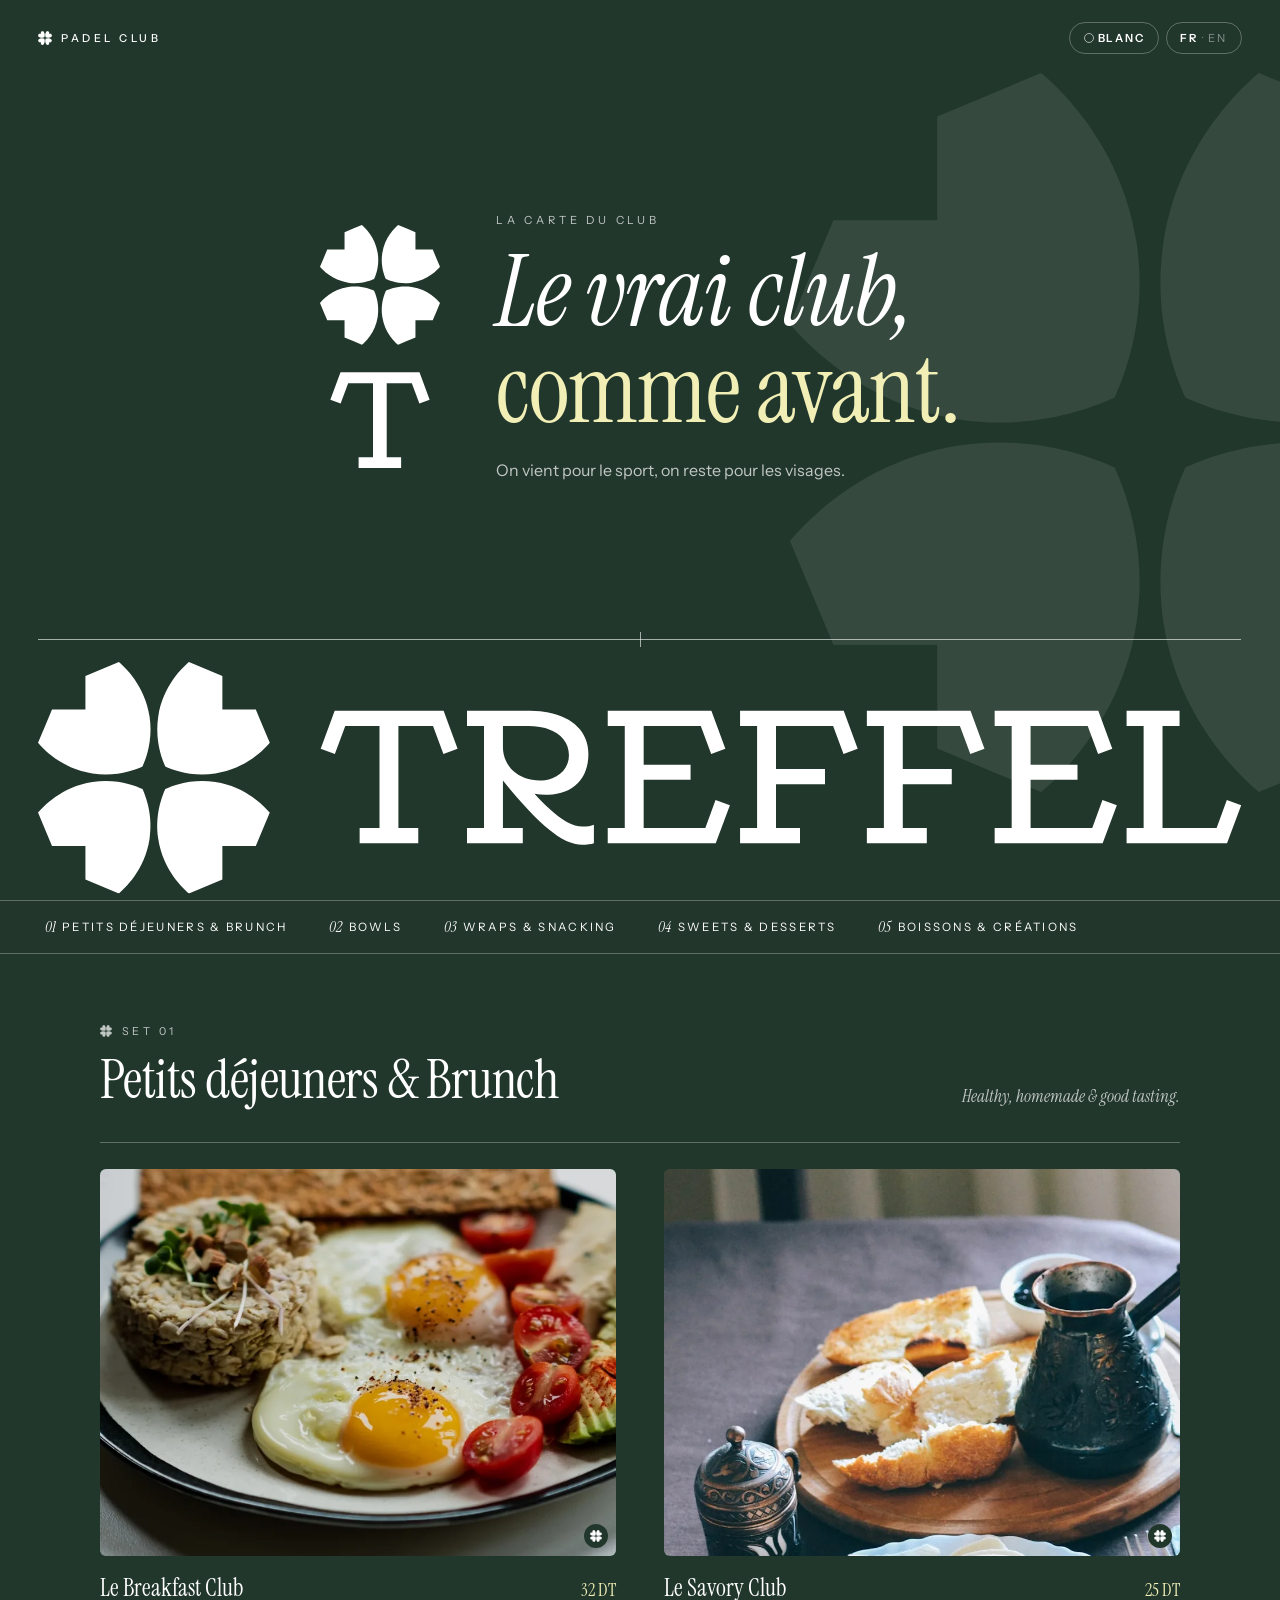
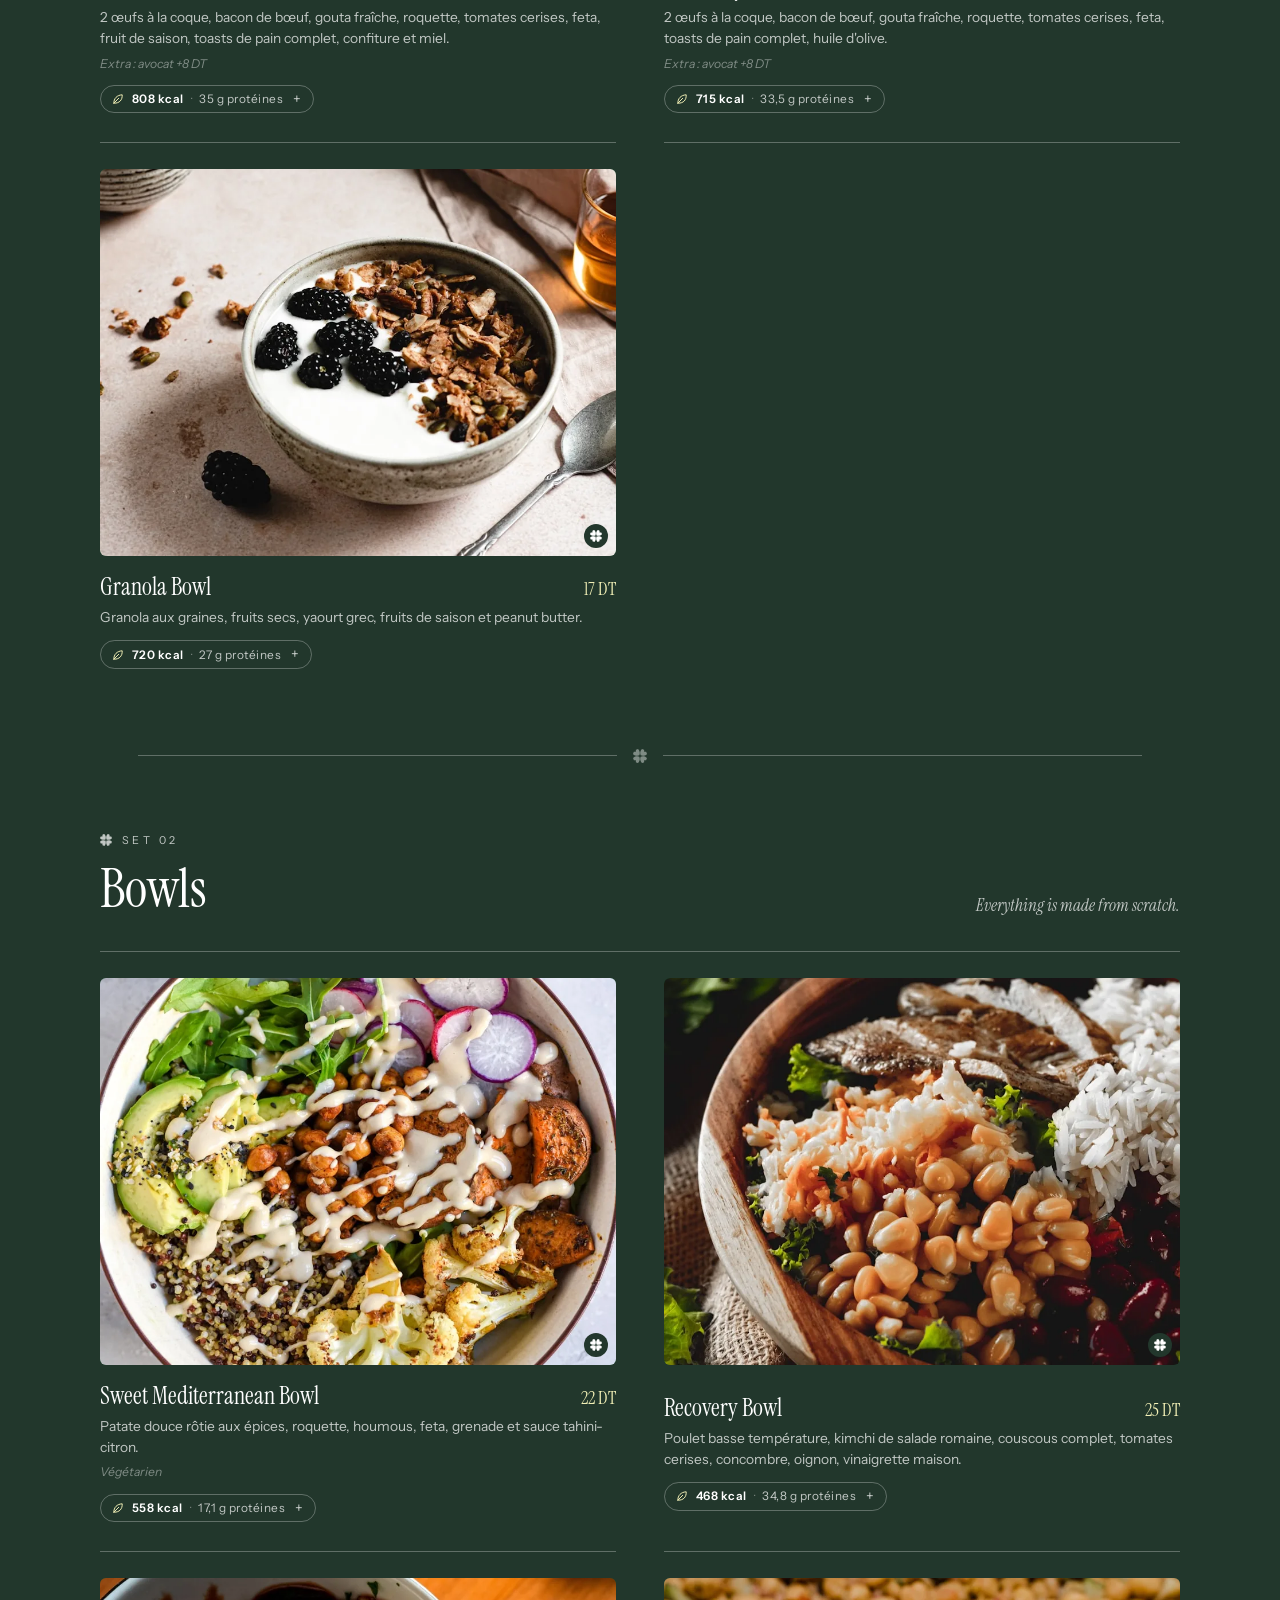
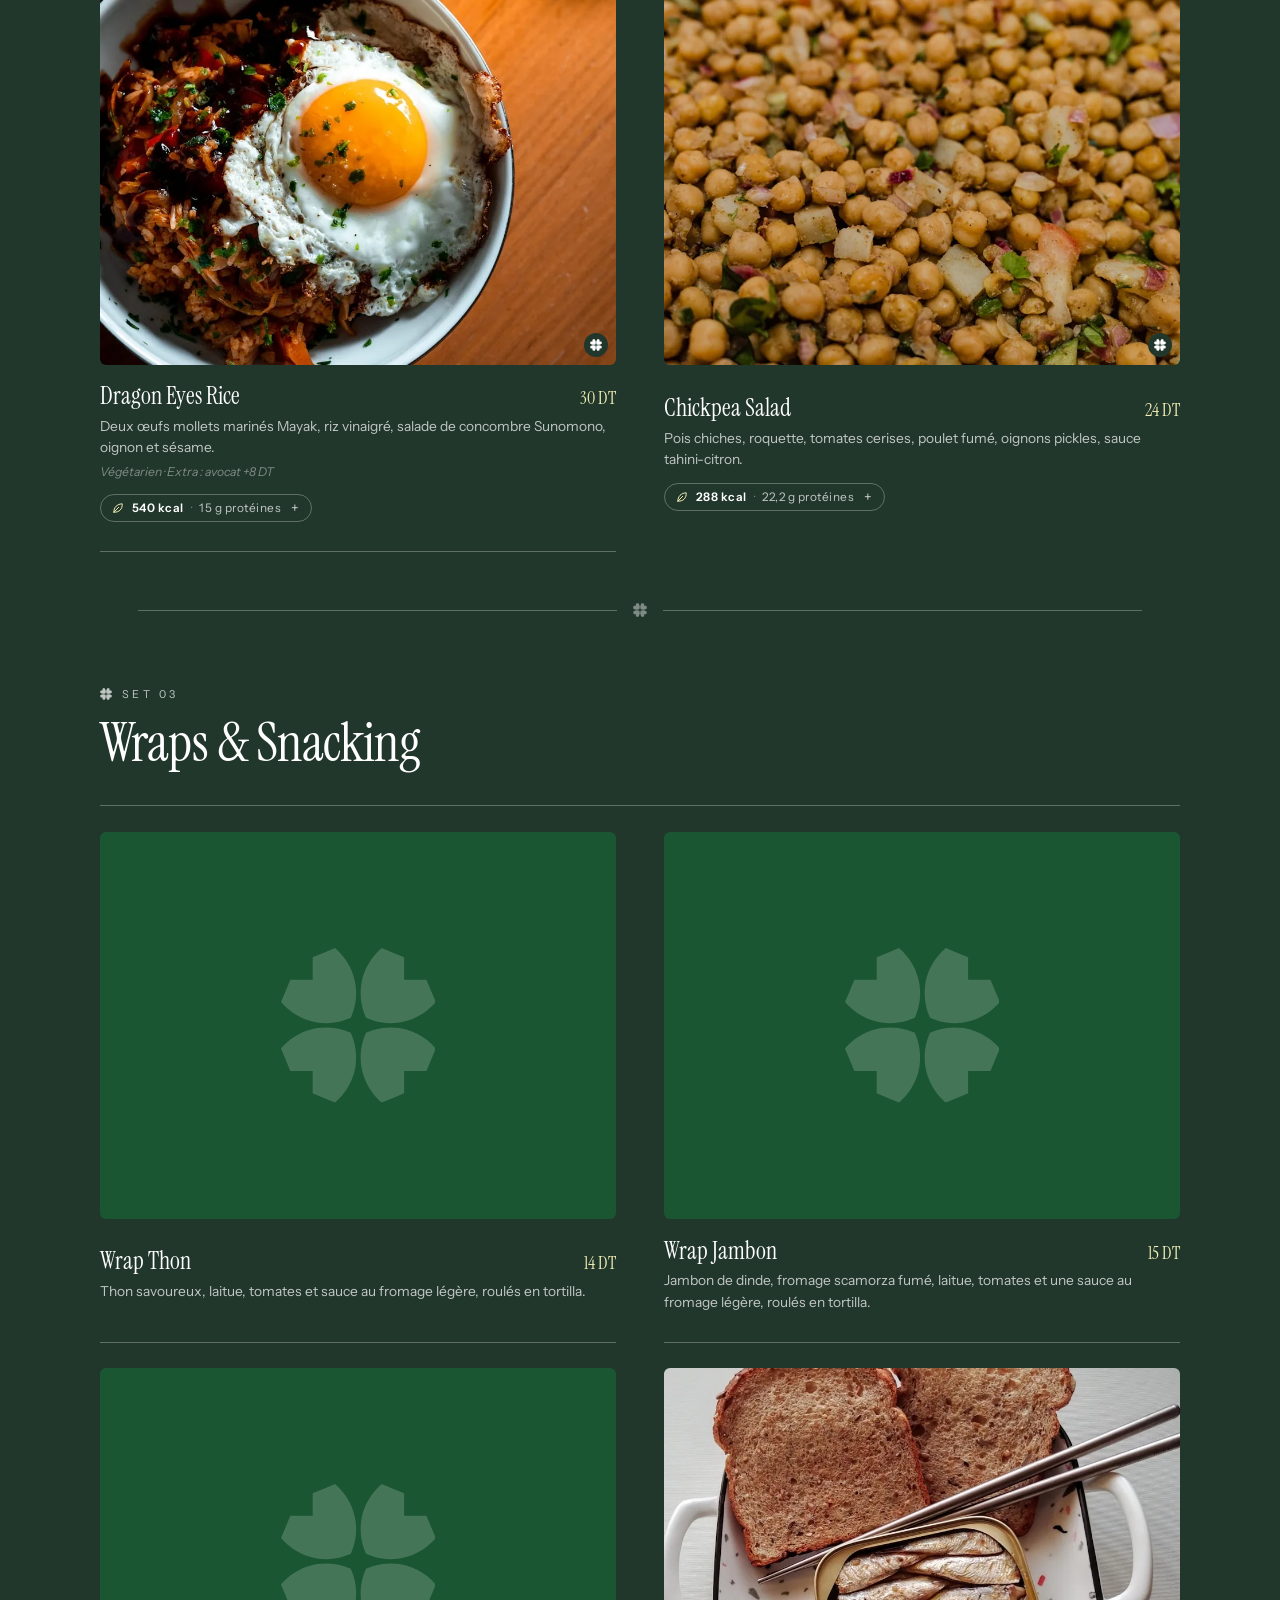
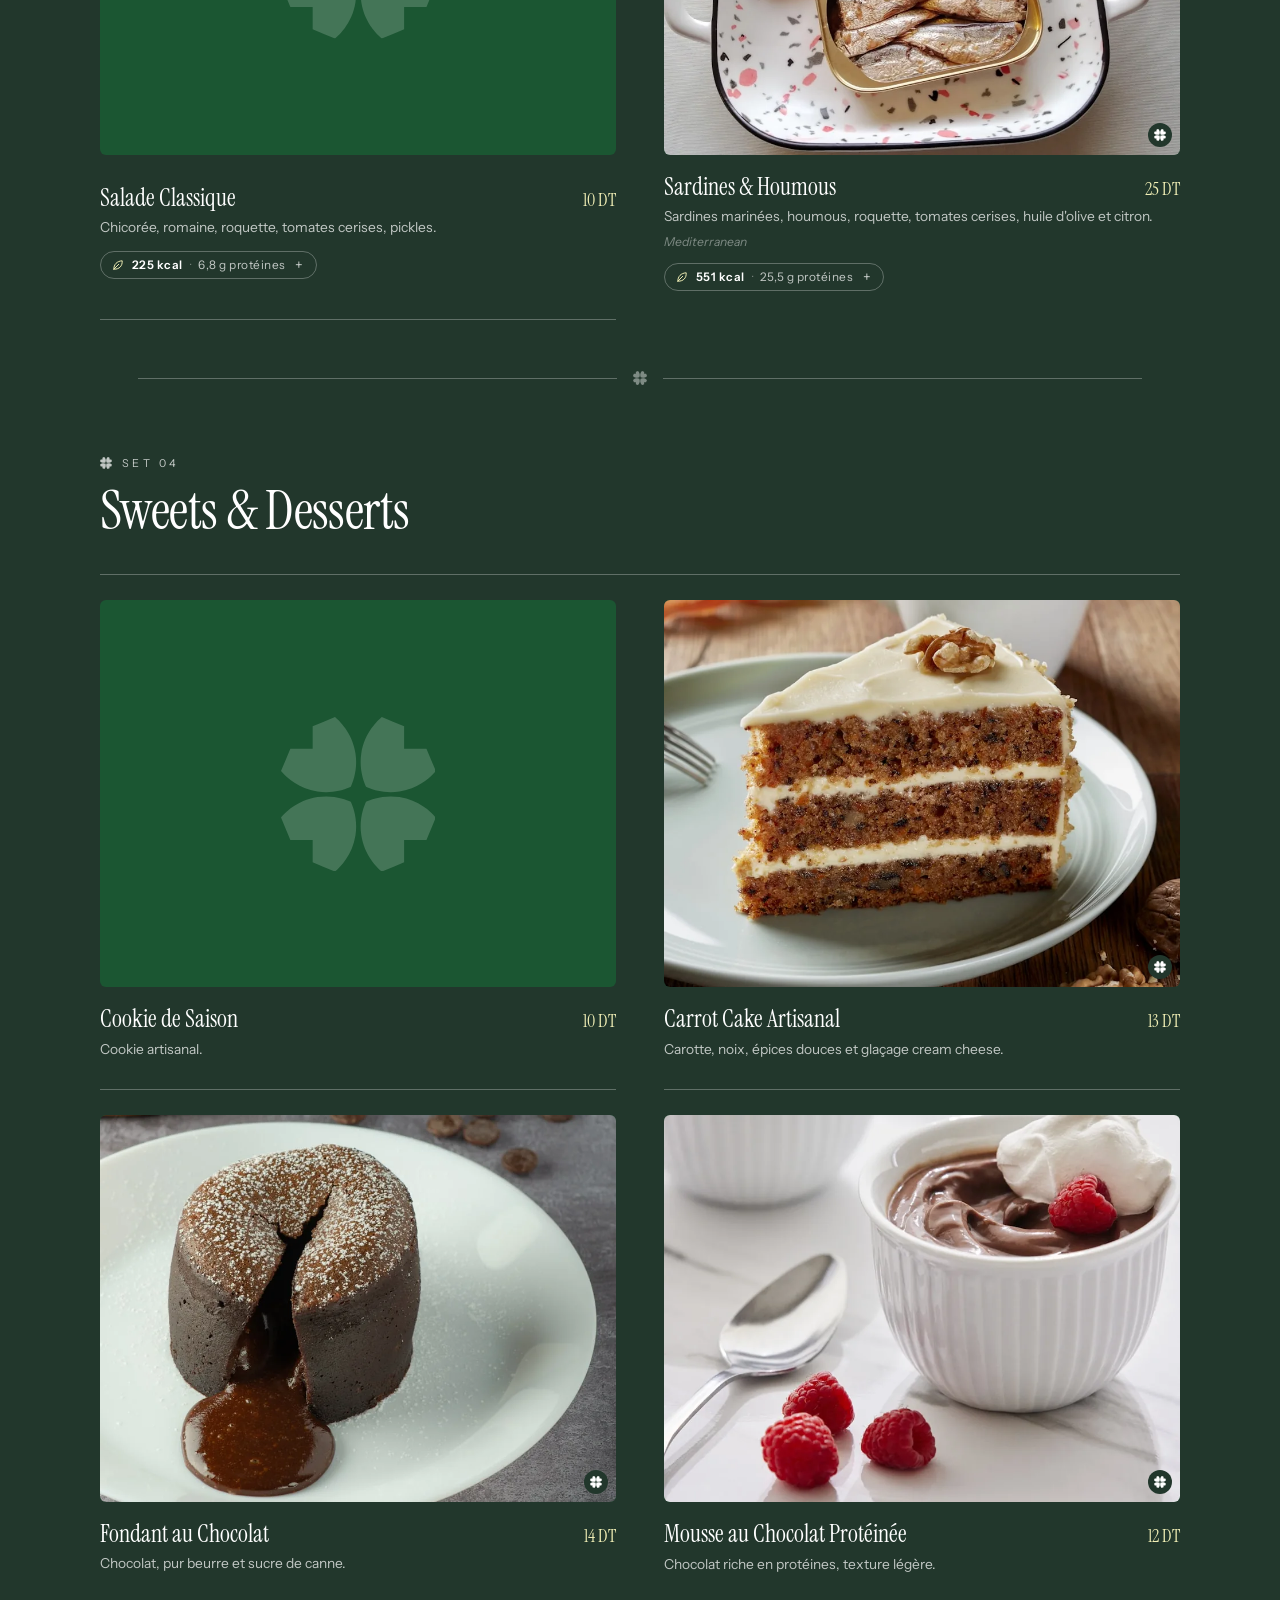
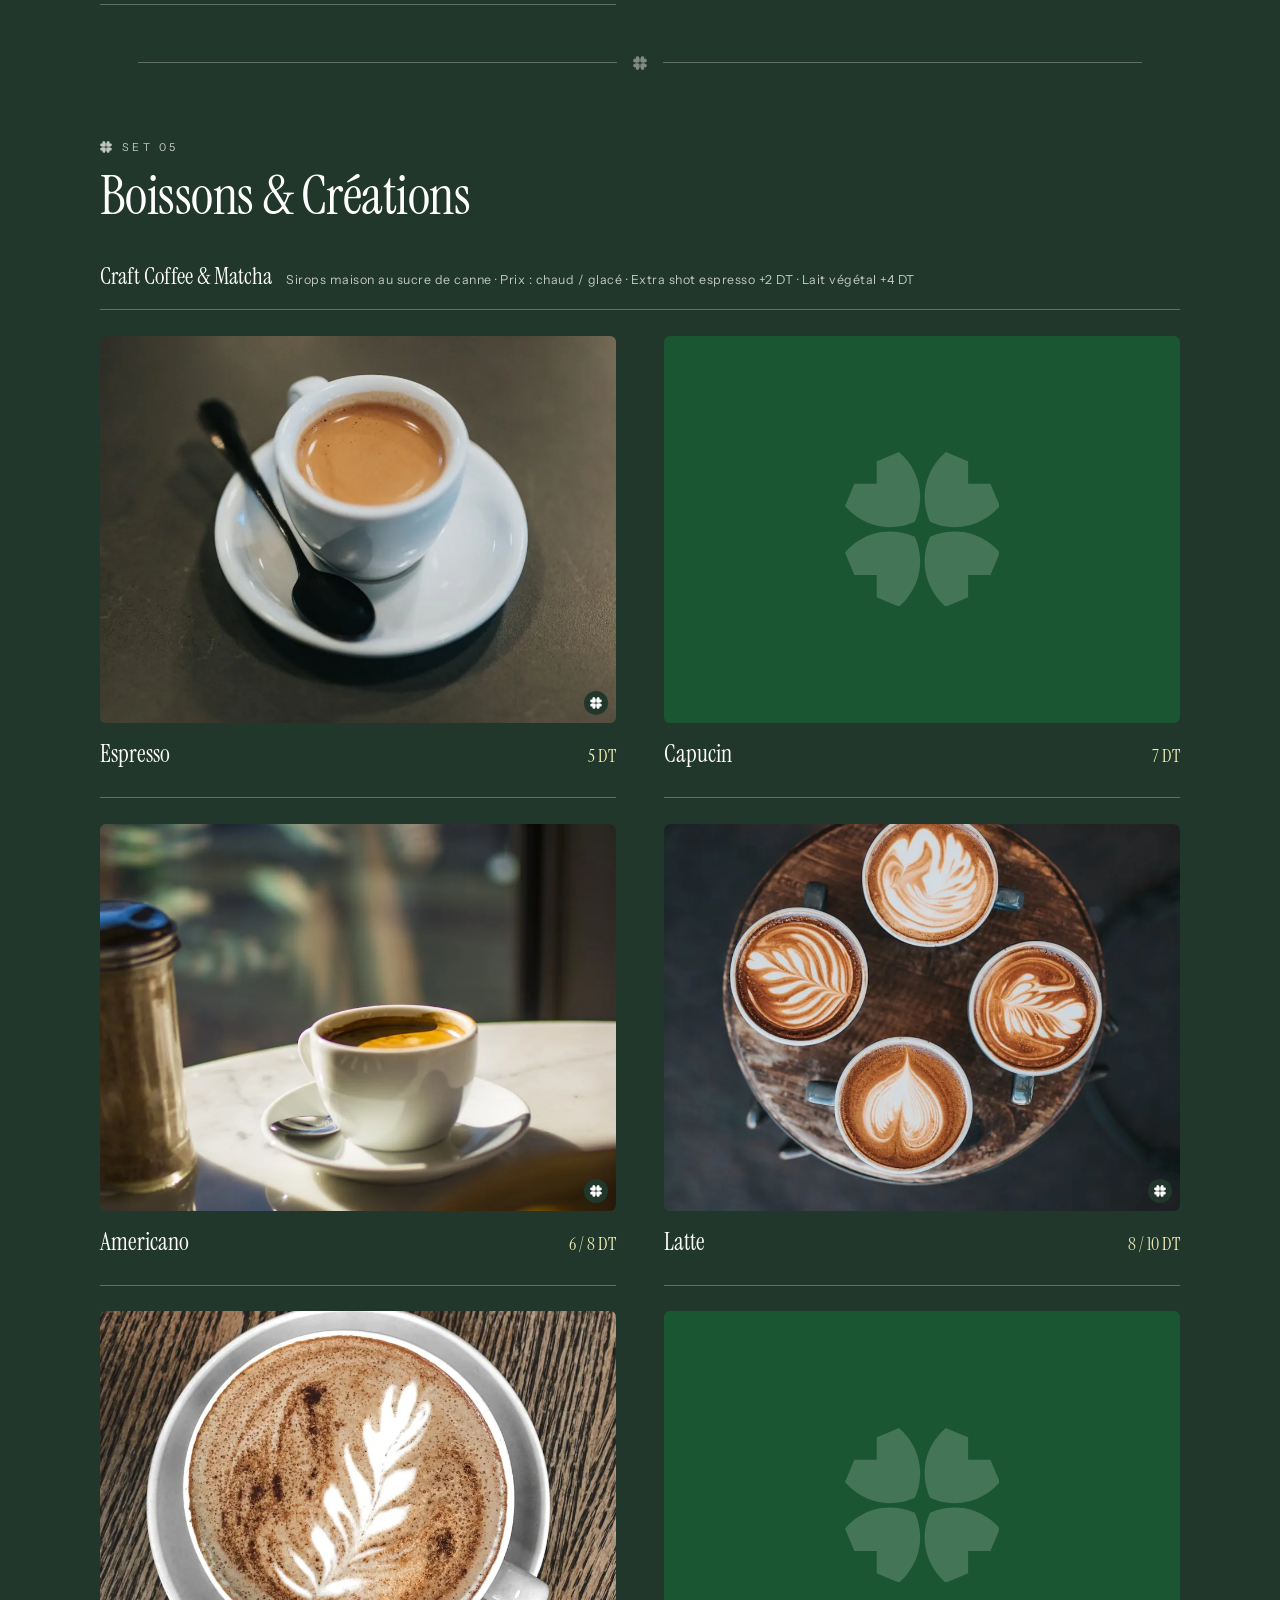
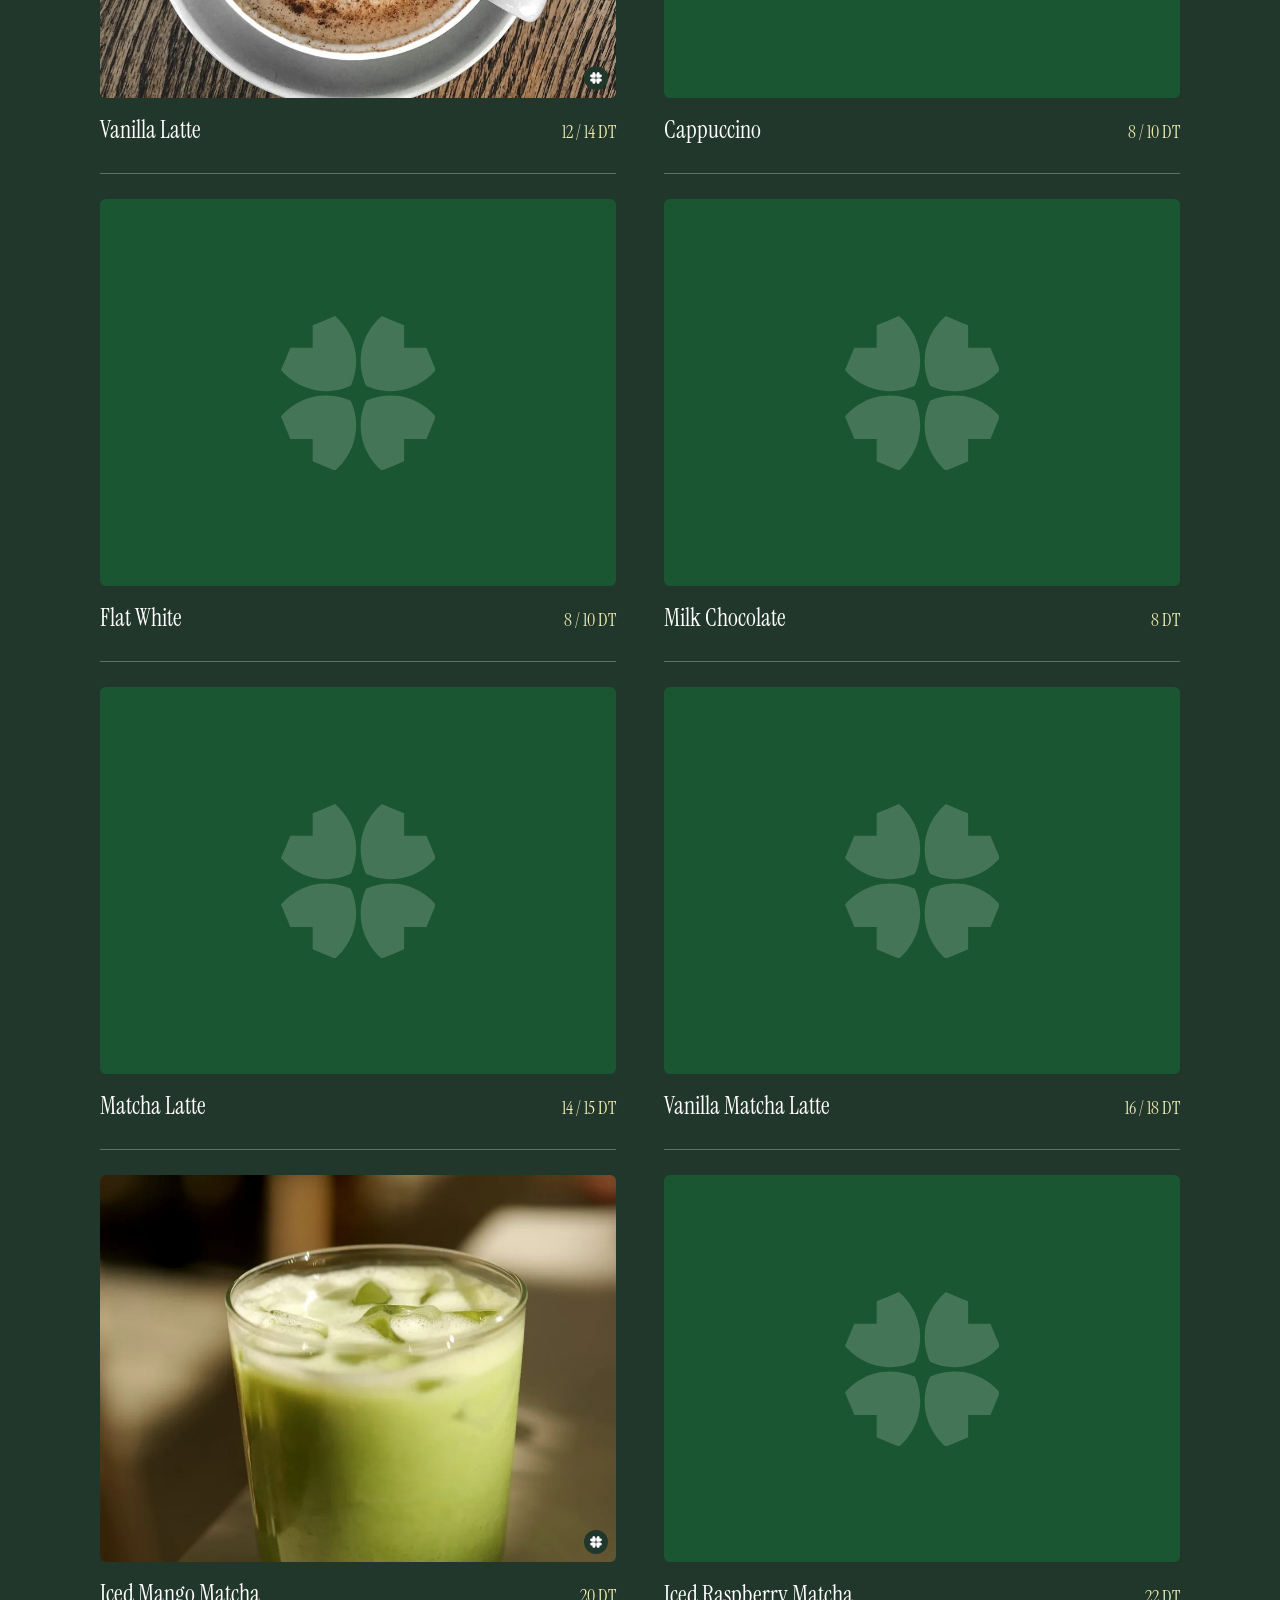
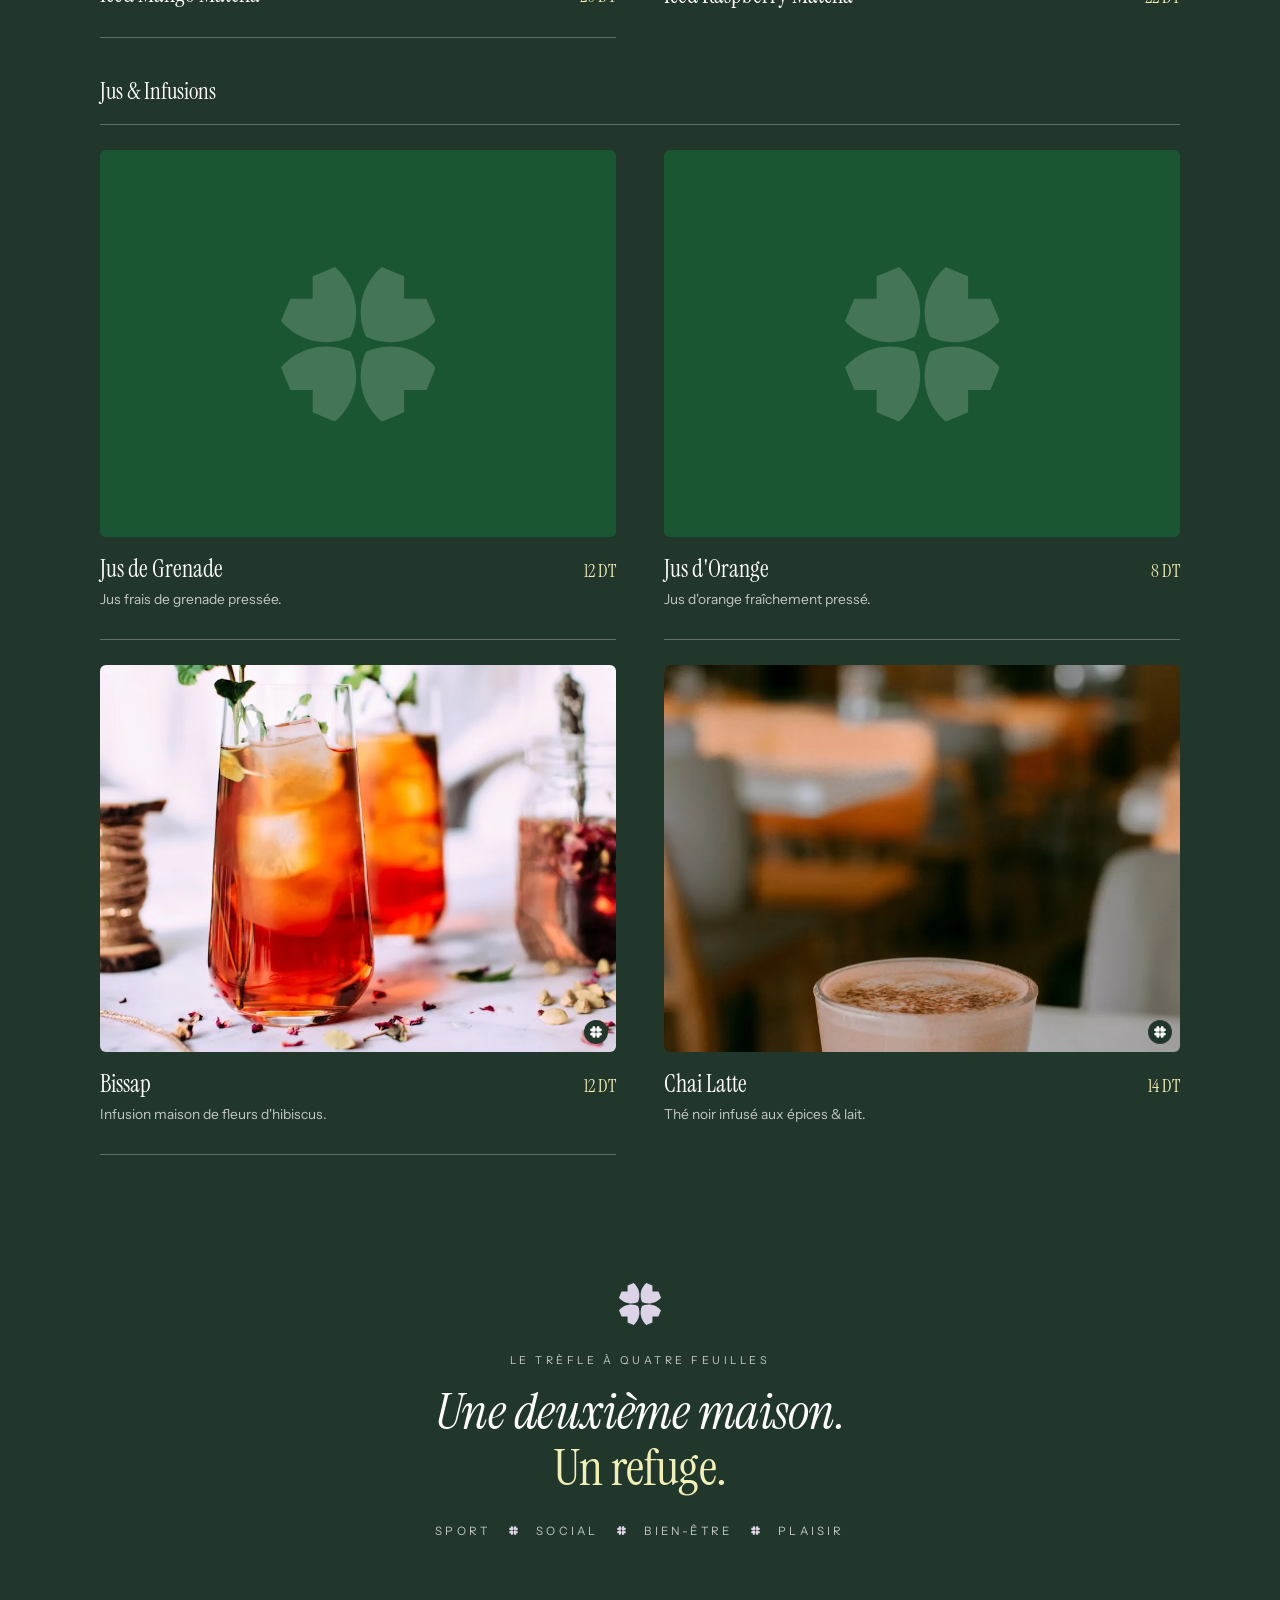
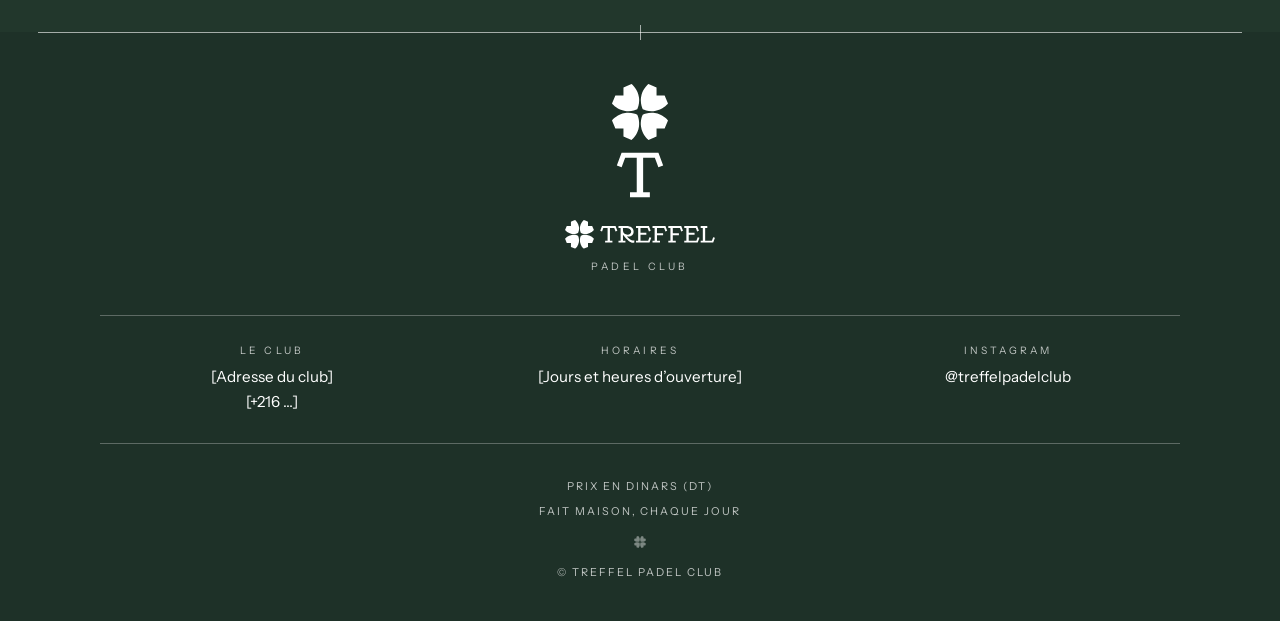
==== commit f2375282: "Indices nutritionnels par plat : badge feuille + kcal, détail des macros au toucher Valeurs reprises" ====
--- a/site/index.html
+++ b/site/index.html
@@ -8,7 +8,7 @@
   <link rel="preconnect" href="https://fonts.googleapis.com" />
   <link rel="preconnect" href="https://fonts.gstatic.com" crossorigin />
   <link href="https://fonts.googleapis.com/css2?family=Instrument+Serif:ital@0;1&family=Instrument+Sans:wght@400;500;600&display=swap" rel="stylesheet" />
-  <link rel="stylesheet" href="css/style.css?v=10" />
+  <link rel="stylesheet" href="css/style.css?v=11" />
   <link rel="stylesheet" href="css/pattern.css?v=2" />
 </head>
 <body>
@@ -118,7 +118,7 @@
     </div>
   </footer>
 
-  <script src="js/menu-data.js?v=6"></script>
-  <script src="js/app.js?v=6"></script>
+  <script src="js/menu-data.js?v=7"></script>
+  <script src="js/app.js?v=7"></script>
 </body>
 </html>
--- a/site/css/style.css
+++ b/site/css/style.css
@@ -506,6 +506,89 @@
   margin-top: 0.3rem;
 }
 
+/* --- indices nutritionnels --- */
+
+.nutri { margin-top: 0.75rem; }
+
+.nutri summary {
+  display: inline-flex;
+  align-items: center;
+  gap: 0.45rem;
+  list-style: none;
+  cursor: pointer;
+  padding: 0.38rem 0.75rem 0.38rem 0.6rem;
+  border: 1px solid var(--line);
+  border-radius: 999px;
+  font-size: 0.74rem;
+  letter-spacing: 0.04em;
+  color: var(--ink-soft);
+  transition: border-color 0.25s, color 0.25s;
+  -webkit-tap-highlight-color: transparent;
+}
+
+.nutri summary::-webkit-details-marker { display: none; }
+.nutri summary:hover { border-color: var(--line-strong); color: var(--ink); }
+
+.nutri-icon { width: 14px; height: 14px; fill: none; color: var(--accent); flex: none; }
+.nutri-kcal { font-weight: 600; color: var(--ink); }
+.nutri-dot { opacity: 0.5; }
+
+.nutri-more {
+  margin-left: 0.15rem;
+  font-size: 0.9rem;
+  line-height: 1;
+  transition: transform 0.3s var(--ease);
+}
+
+.nutri[open] .nutri-more { transform: rotate(45deg); }
+.nutri[open] summary { border-color: var(--line-strong); color: var(--ink); }
+
+.nutri-grid {
+  display: grid;
+  grid-template-columns: repeat(4, minmax(0, 1fr));
+  margin-top: 0.7rem;
+  border-top: 1px solid var(--line);
+  border-bottom: 1px solid var(--line);
+  animation: nutri-in 0.4s var(--ease);
+}
+
+.nutri-cell {
+  display: flex;
+  flex-direction: column;
+  gap: 0.15rem;
+  padding: 0.65rem 0.3rem;
+  text-align: center;
+}
+
+.nutri-cell + .nutri-cell { border-left: 1px solid var(--line); }
+
+.nutri-val {
+  font-family: var(--serif);
+  font-size: 1.15rem;
+  line-height: 1.1;
+  color: var(--ink);
+  font-variant-numeric: tabular-nums;
+}
+
+.nutri-lbl {
+  font-size: 0.62rem;
+  letter-spacing: 0.14em;
+  text-transform: uppercase;
+  color: var(--ink-soft);
+}
+
+.nutri-note {
+  font-size: 0.68rem;
+  font-style: italic;
+  color: var(--ink-faint);
+  margin-top: 0.45rem;
+}
+
+@keyframes nutri-in {
+  from { opacity: 0; transform: translateY(-4px); }
+  to   { opacity: 1; transform: none; }
+}
+
 /* --- séparateur entre sets : ligne de court + trèfle --- */
 
 .rule {
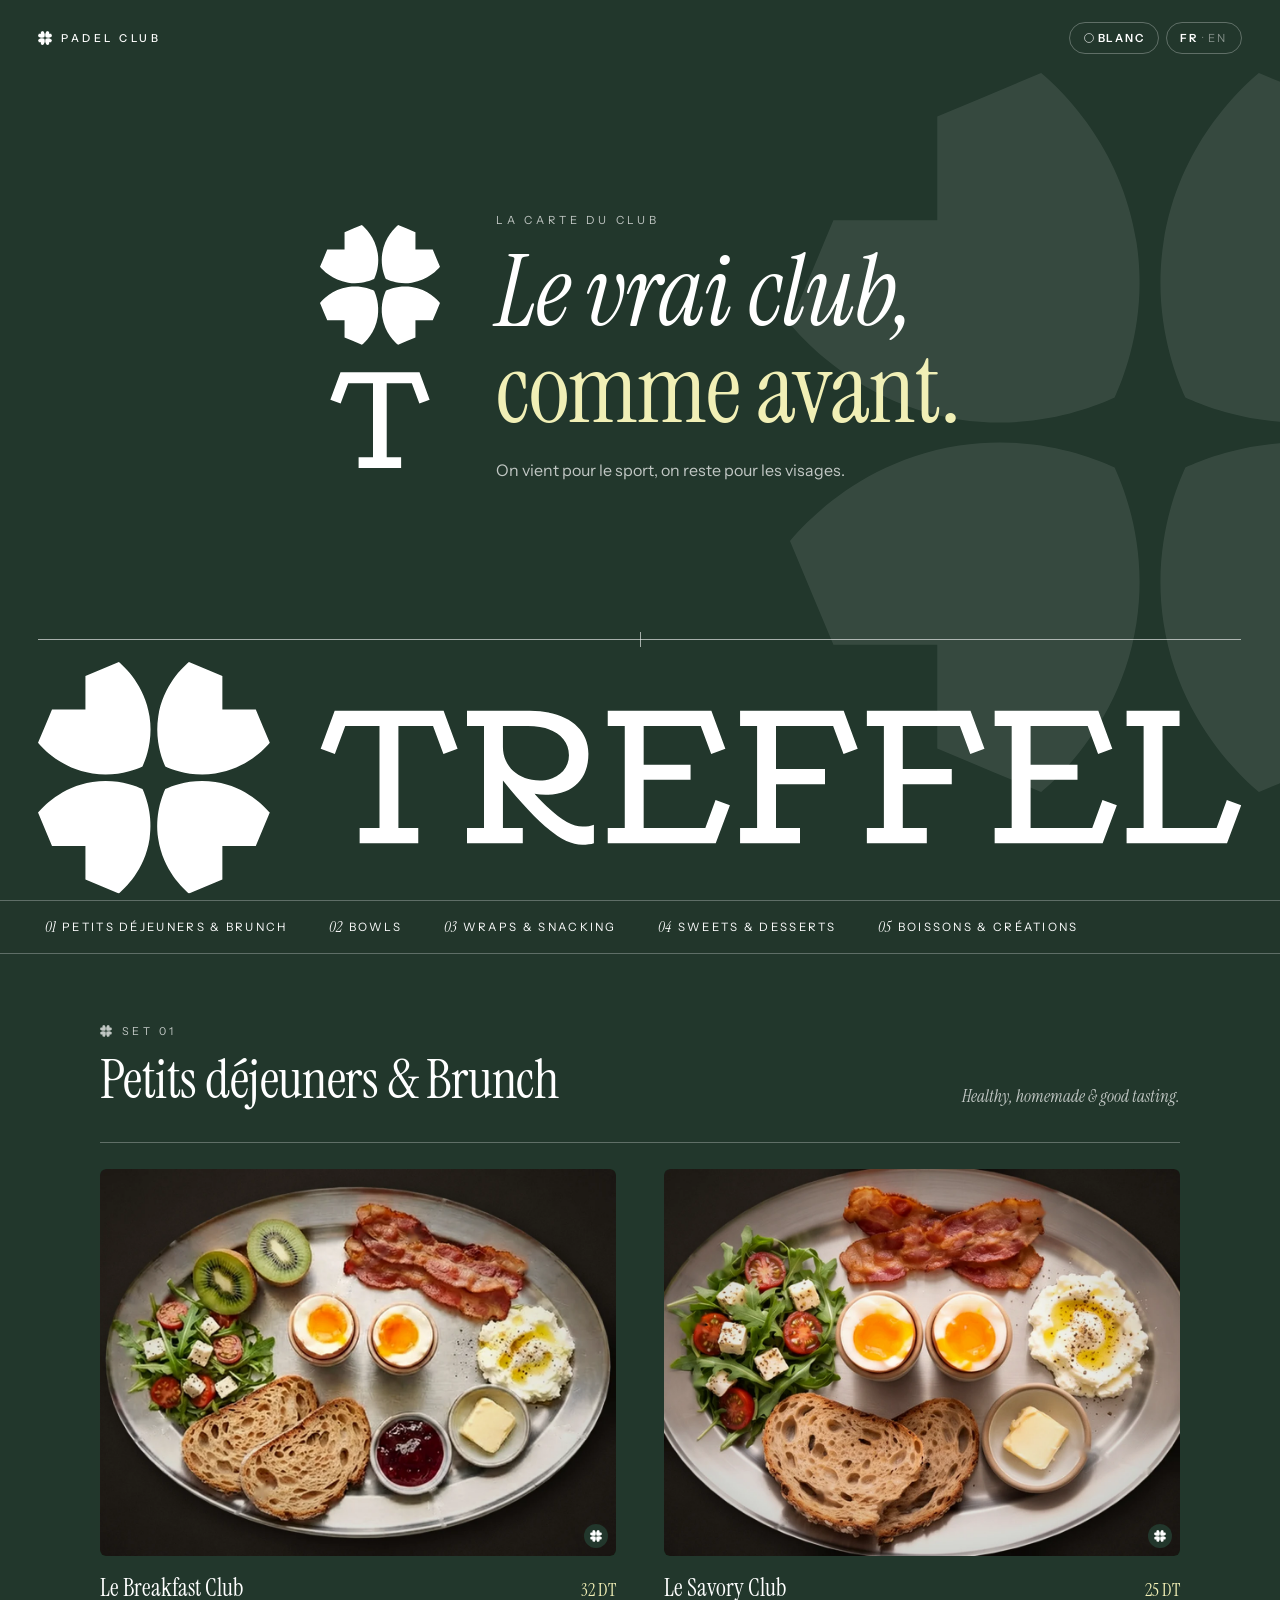
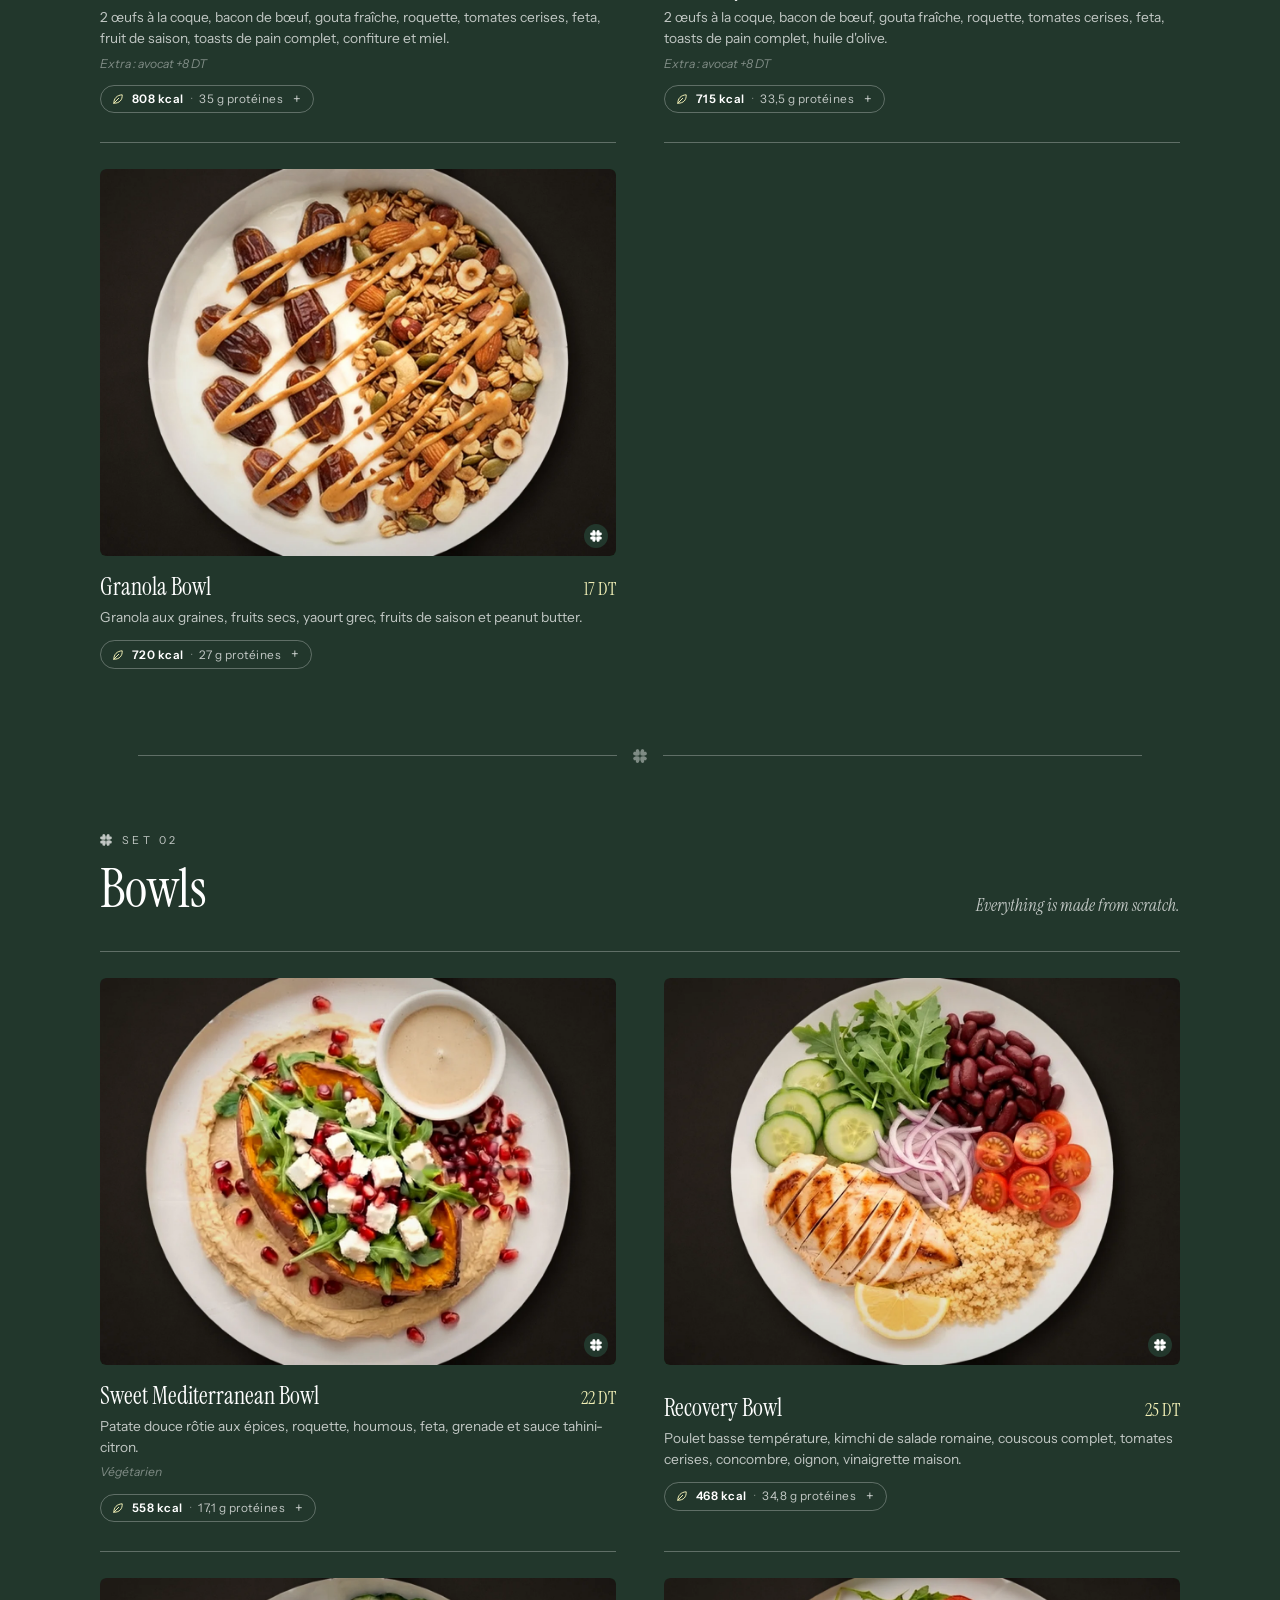
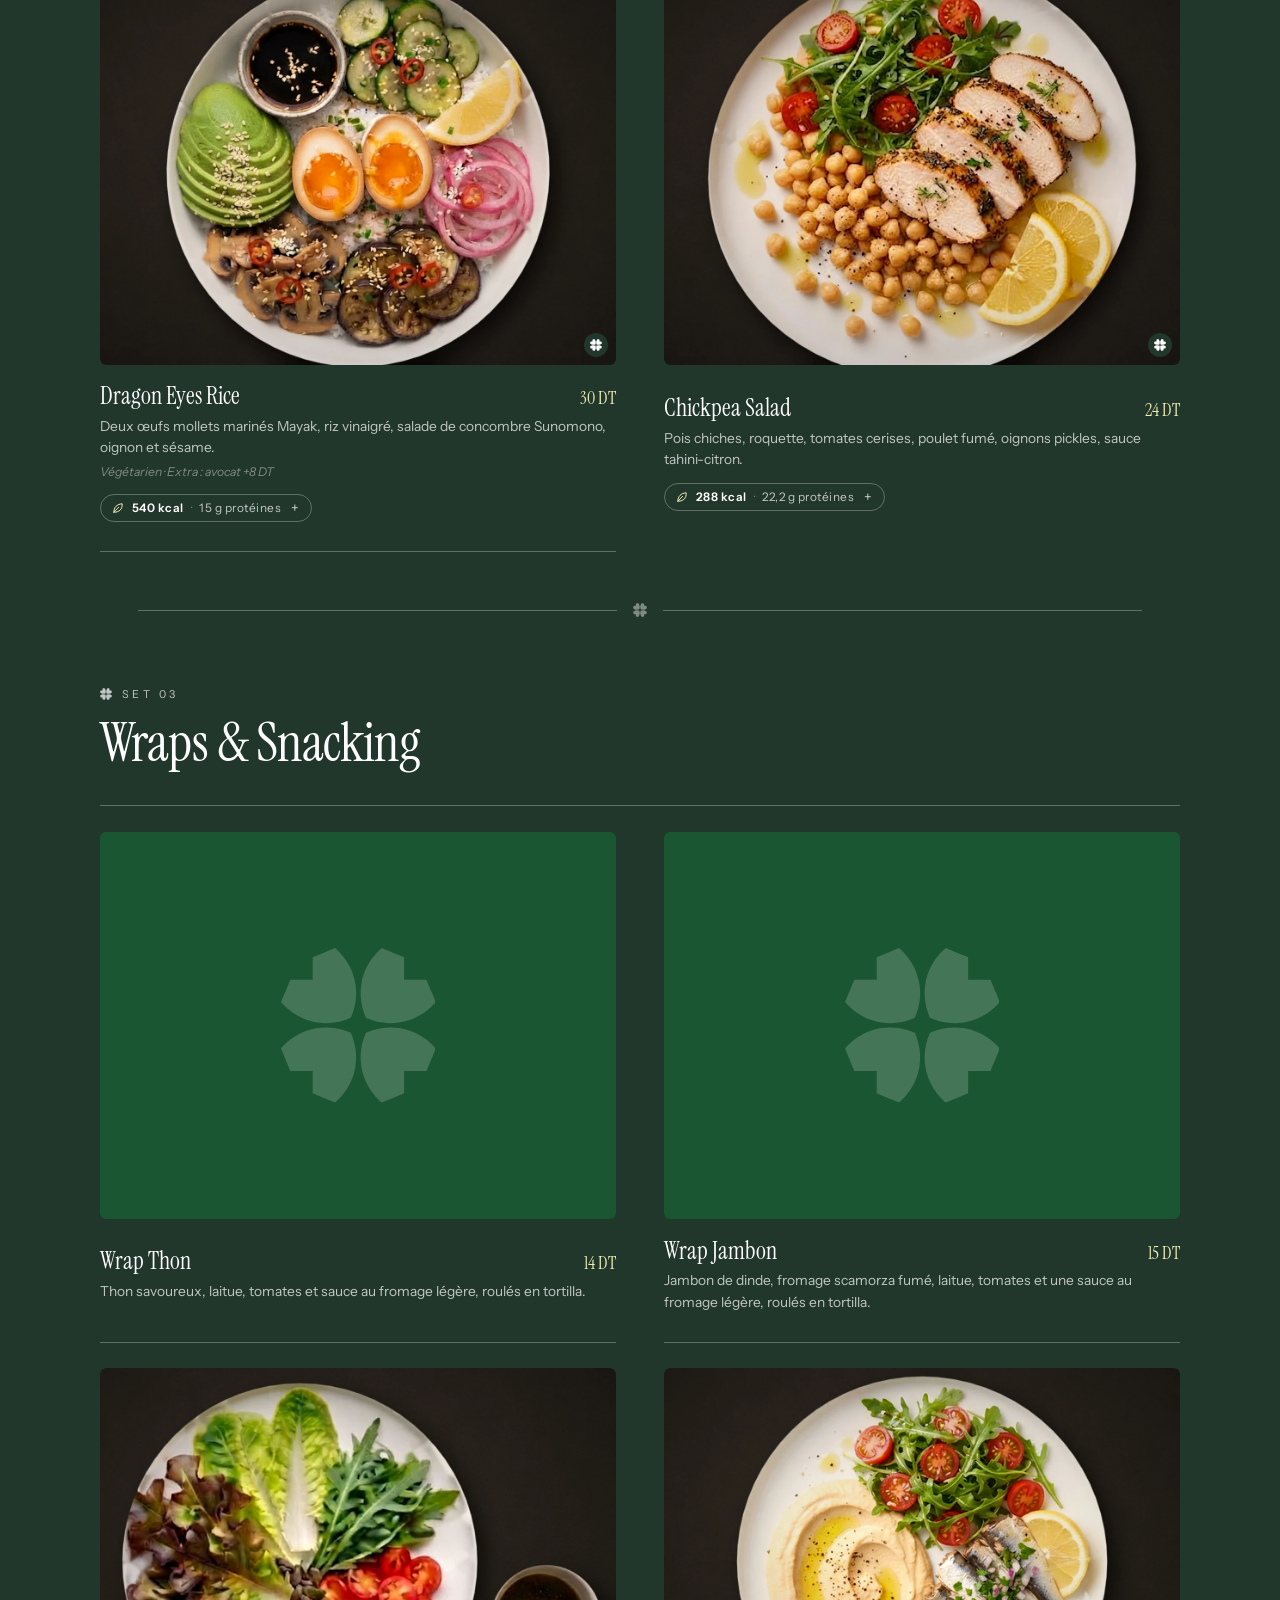
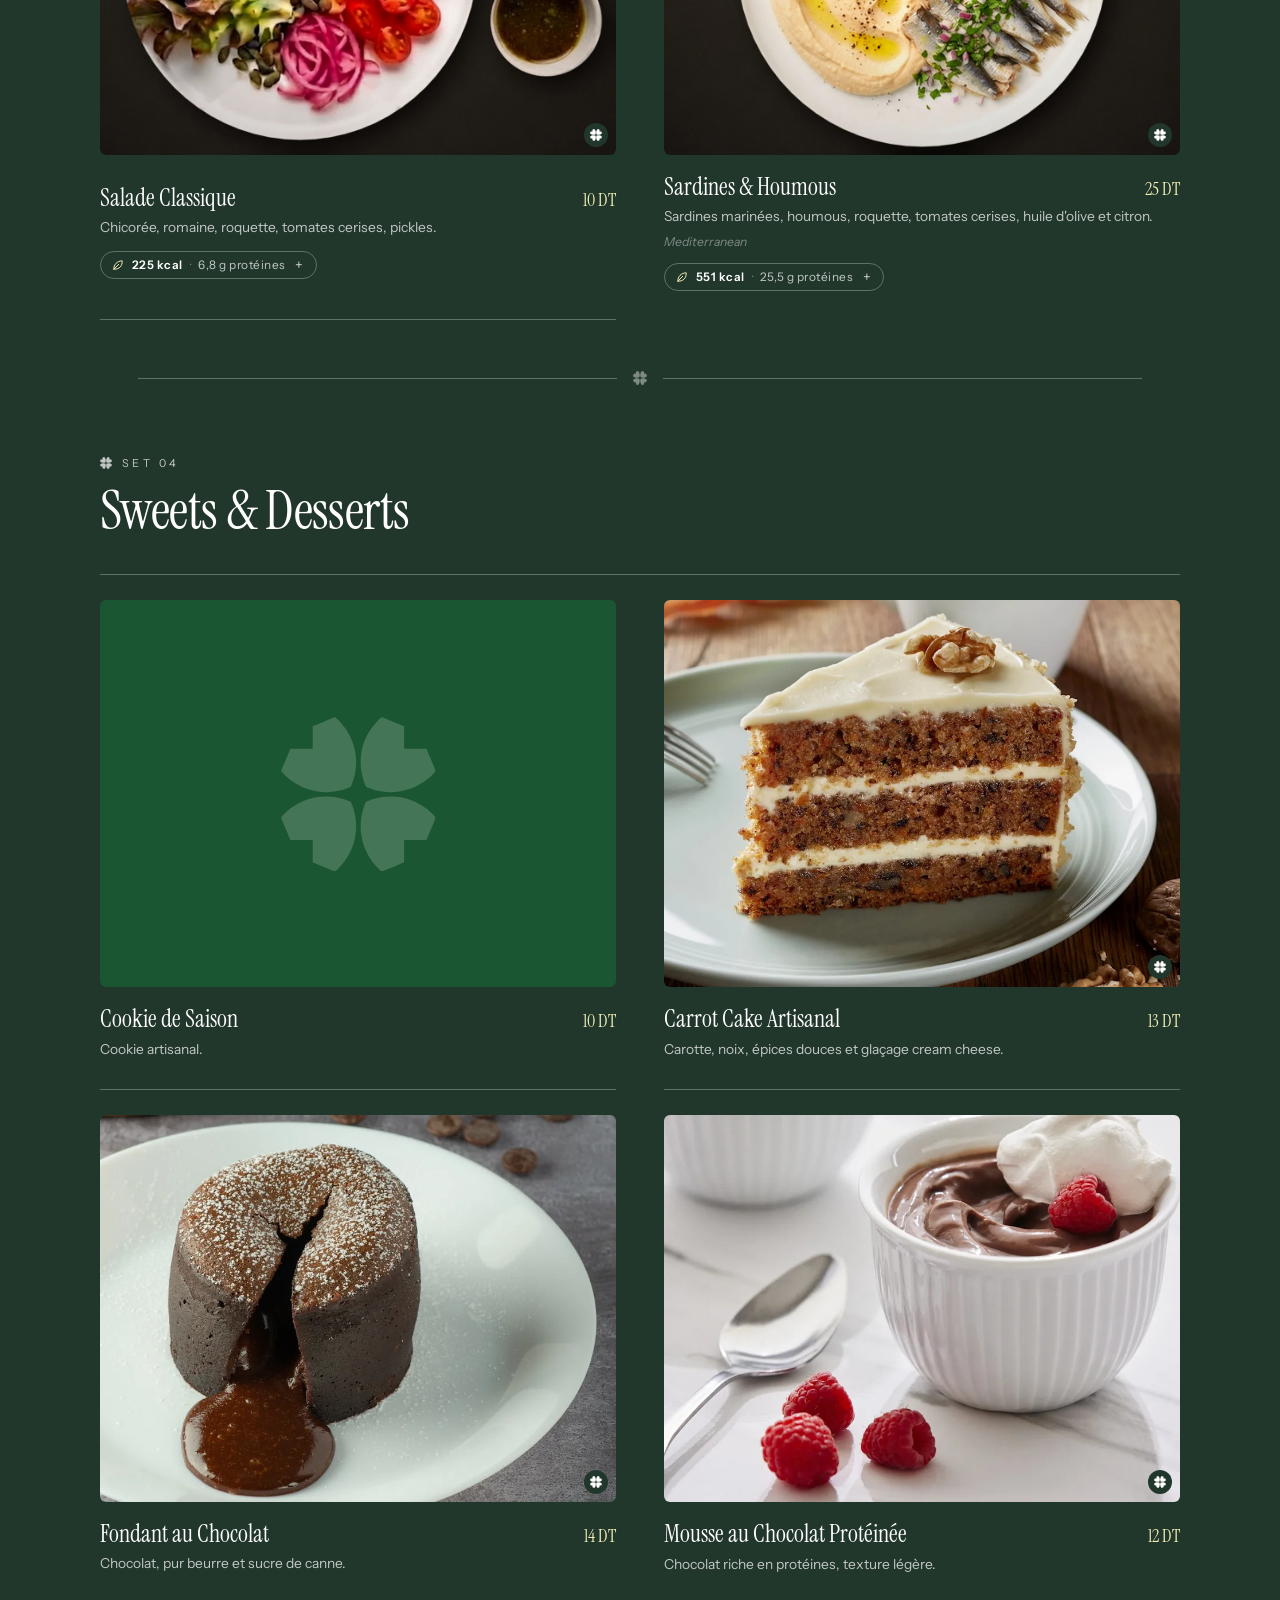
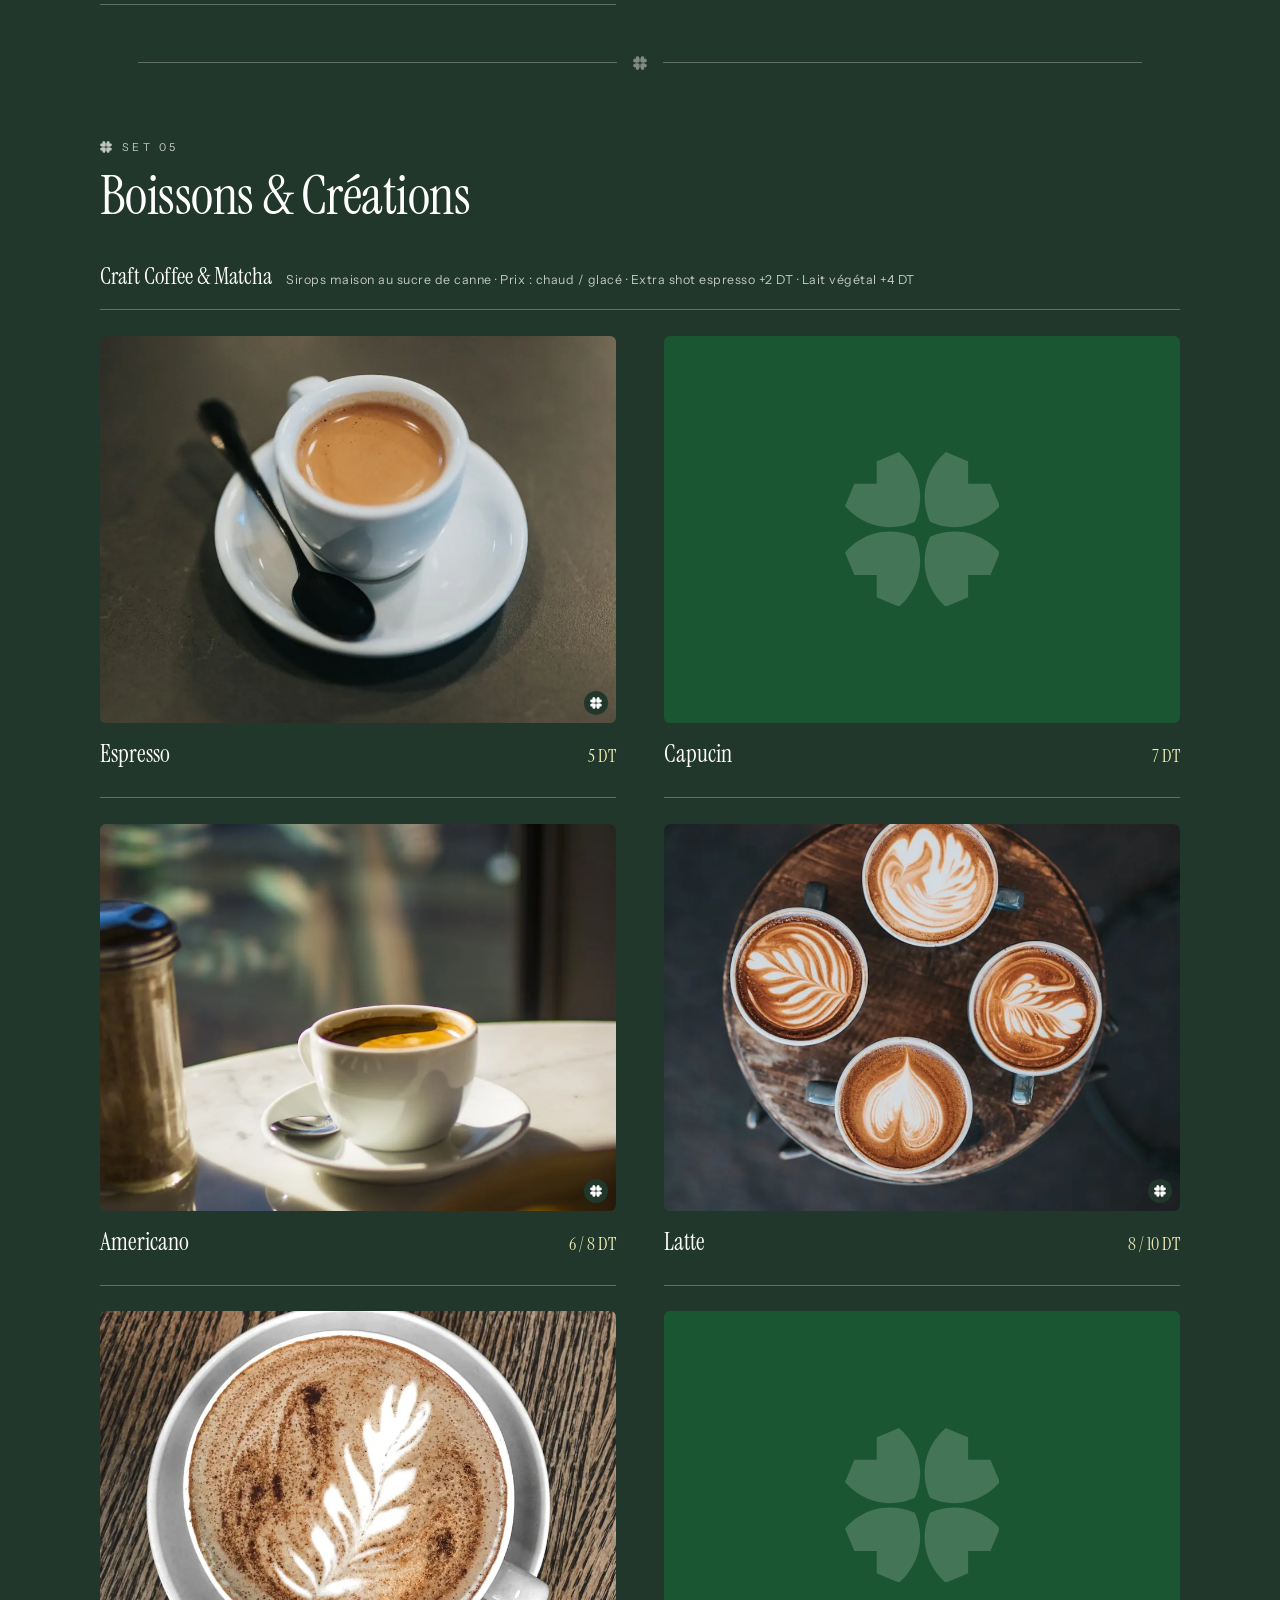
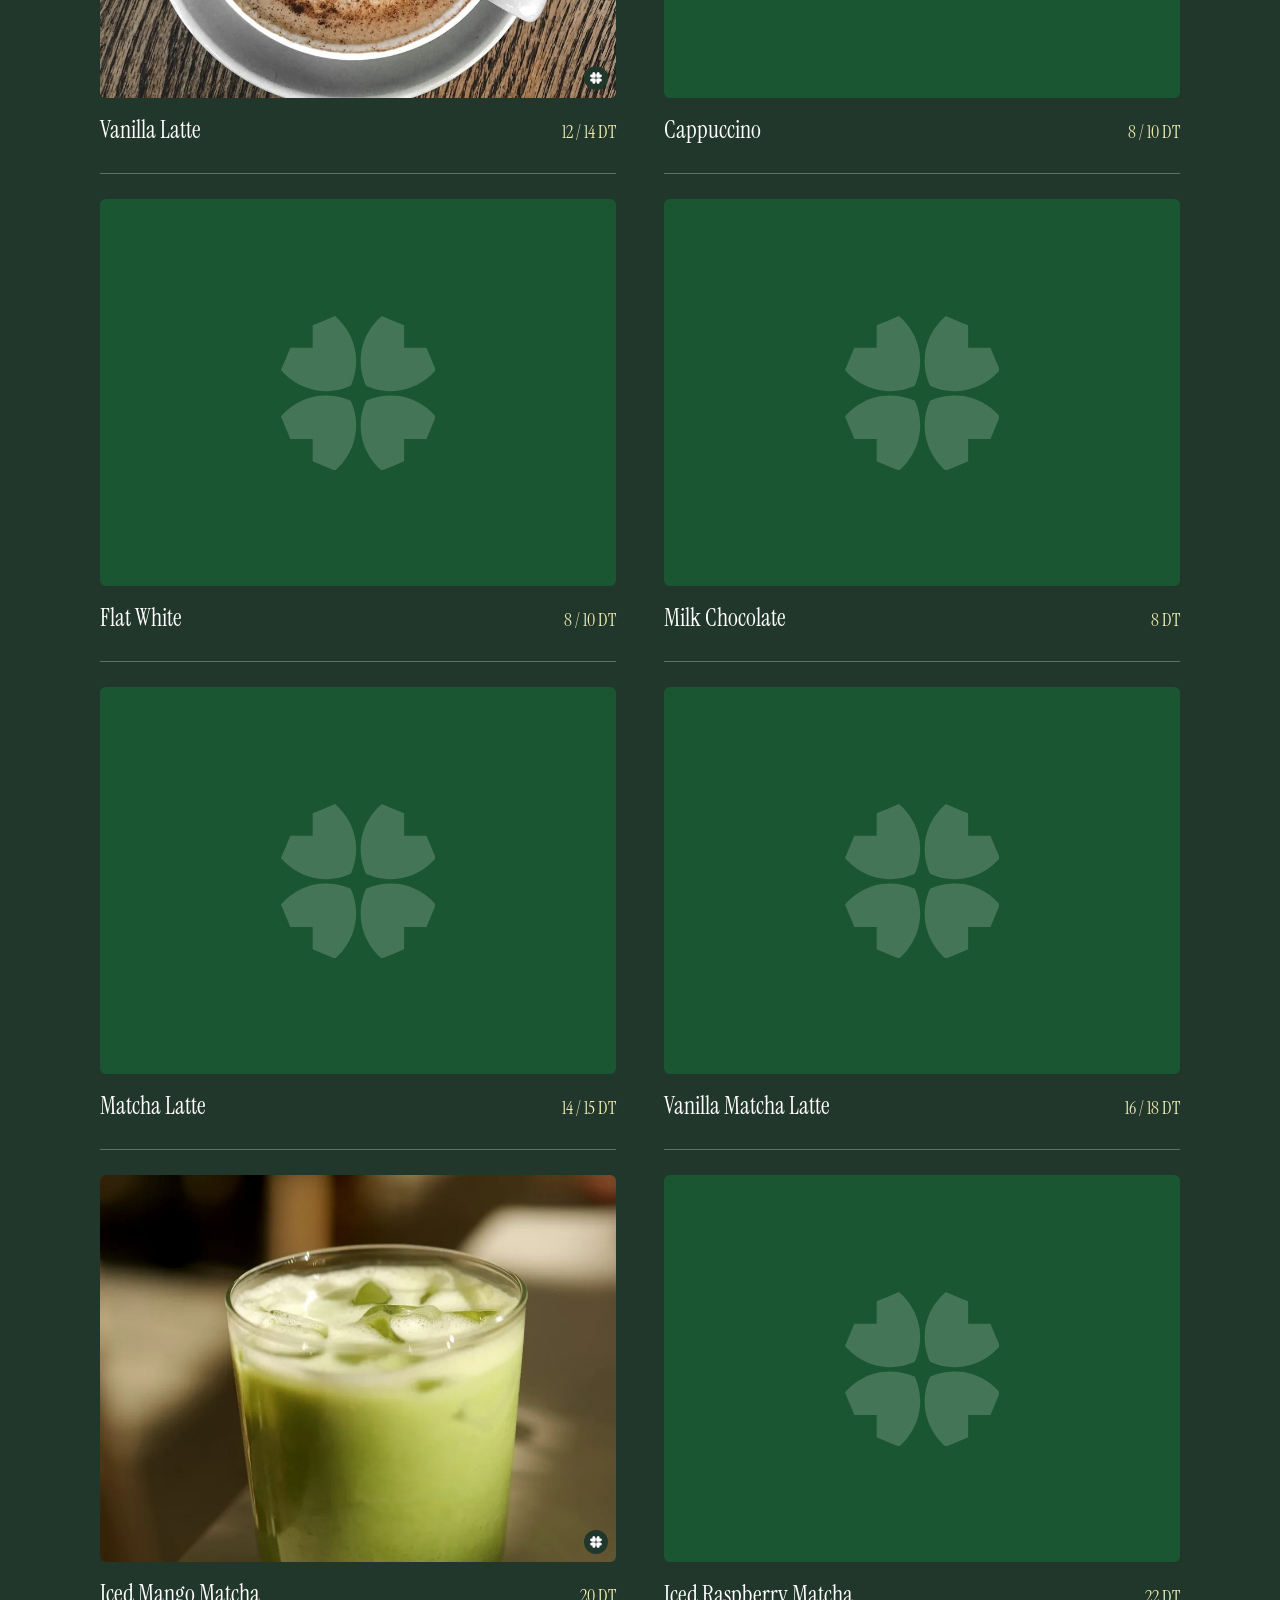
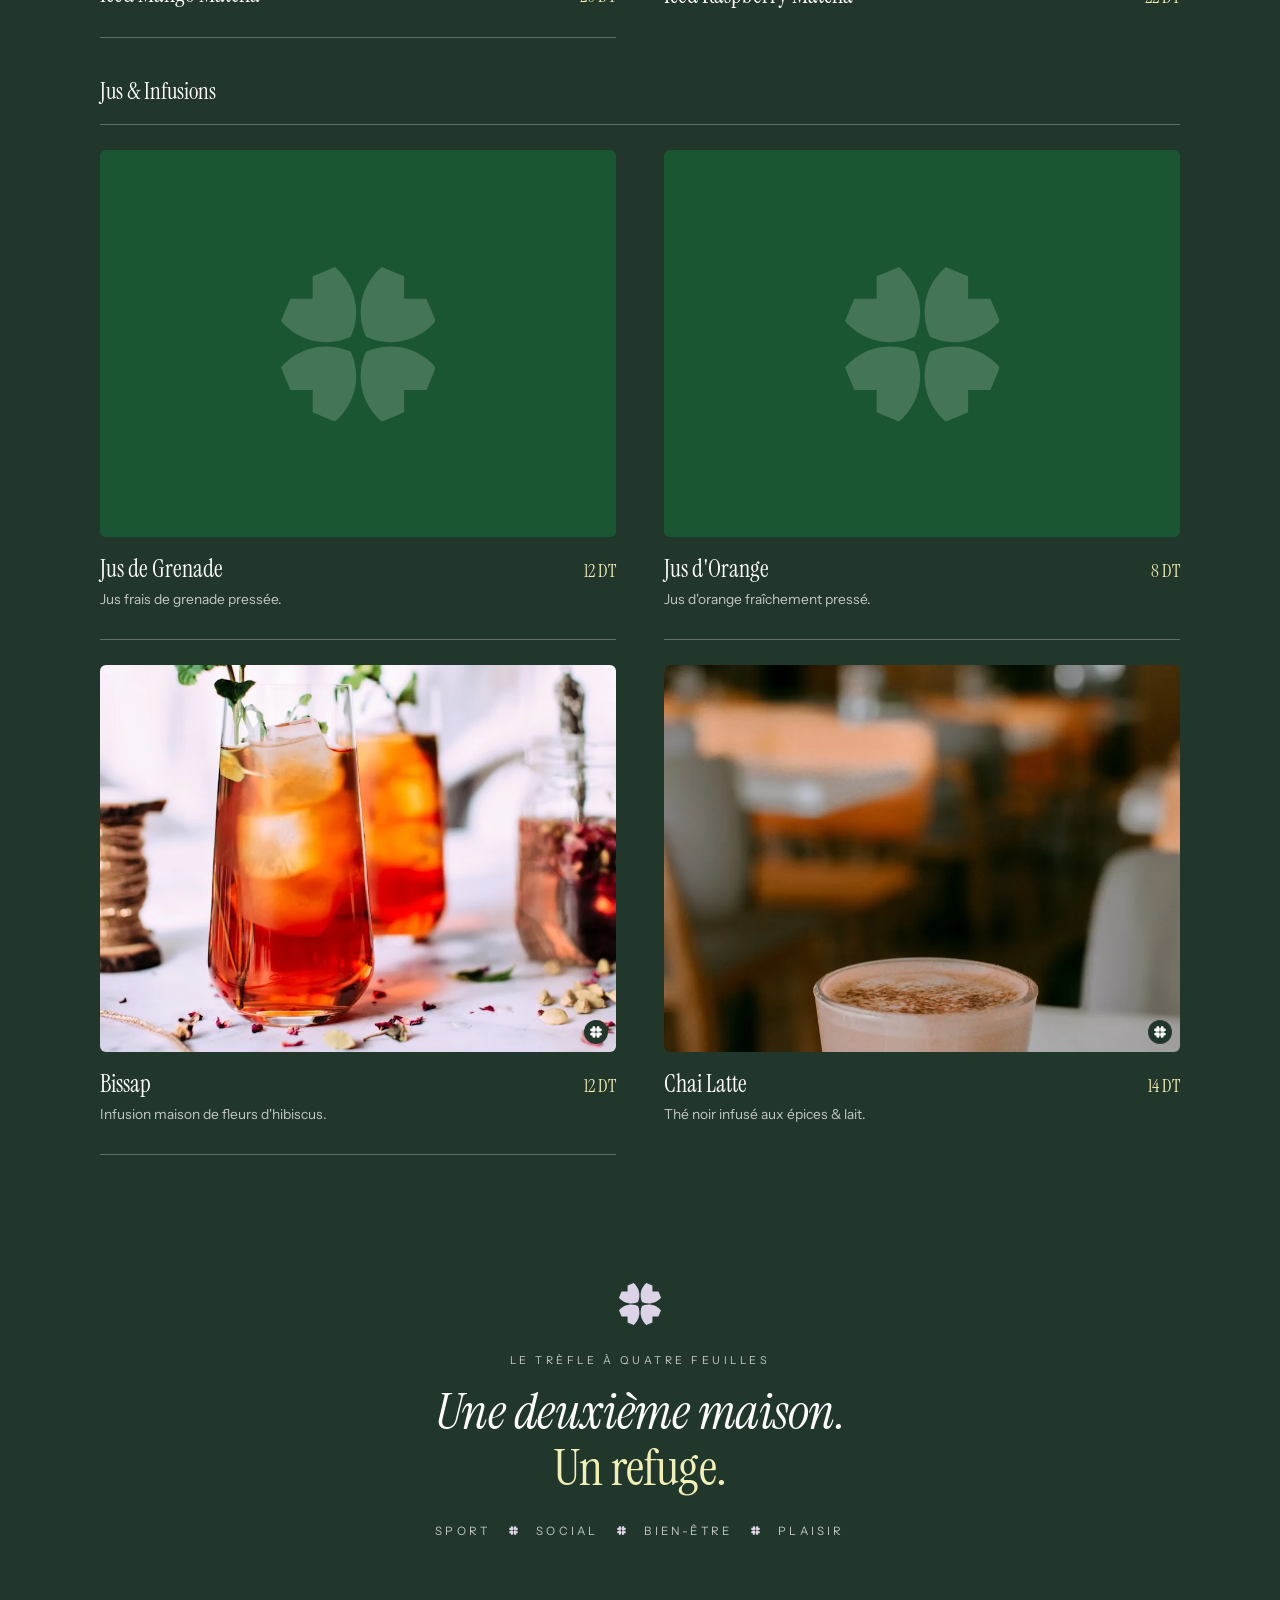
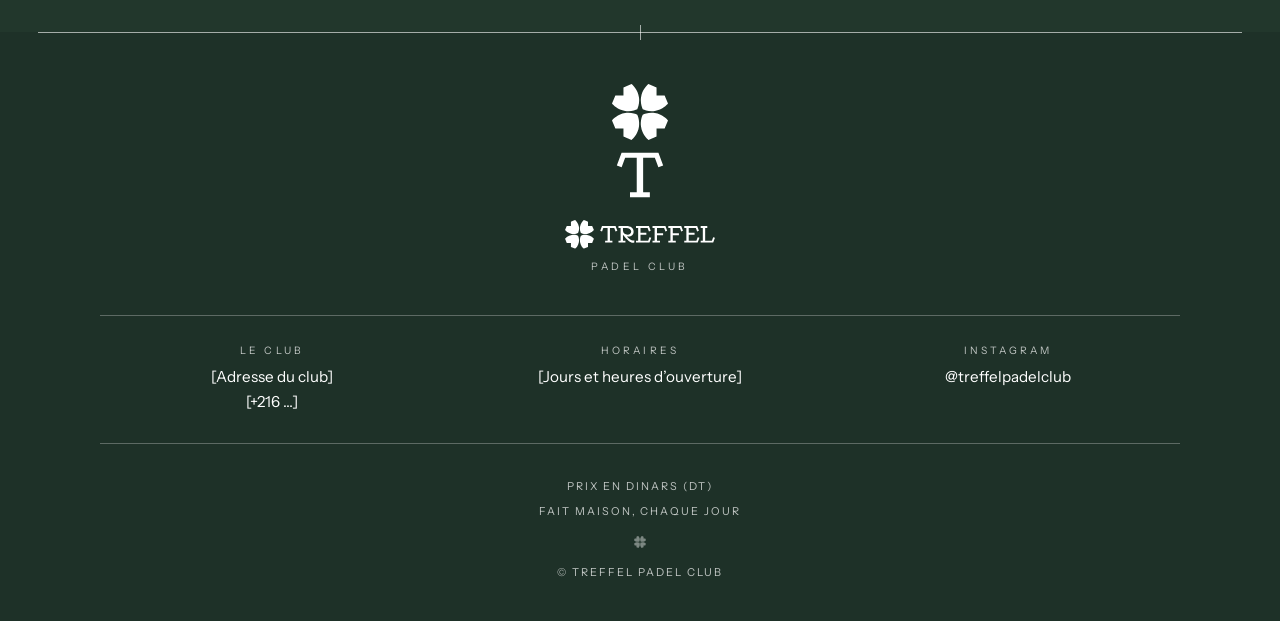
==== commit d488783d: "Photos du club pour 9 plats : fiches de production nettoyées, cadrage serré, fond pierre Étiquettes " ====
--- a/site/index.html
+++ b/site/index.html
@@ -119,6 +119,6 @@
   </footer>
 
   <script src="js/menu-data.js?v=7"></script>
-  <script src="js/app.js?v=7"></script>
+  <script src="js/app.js?v=8"></script>
 </body>
 </html>
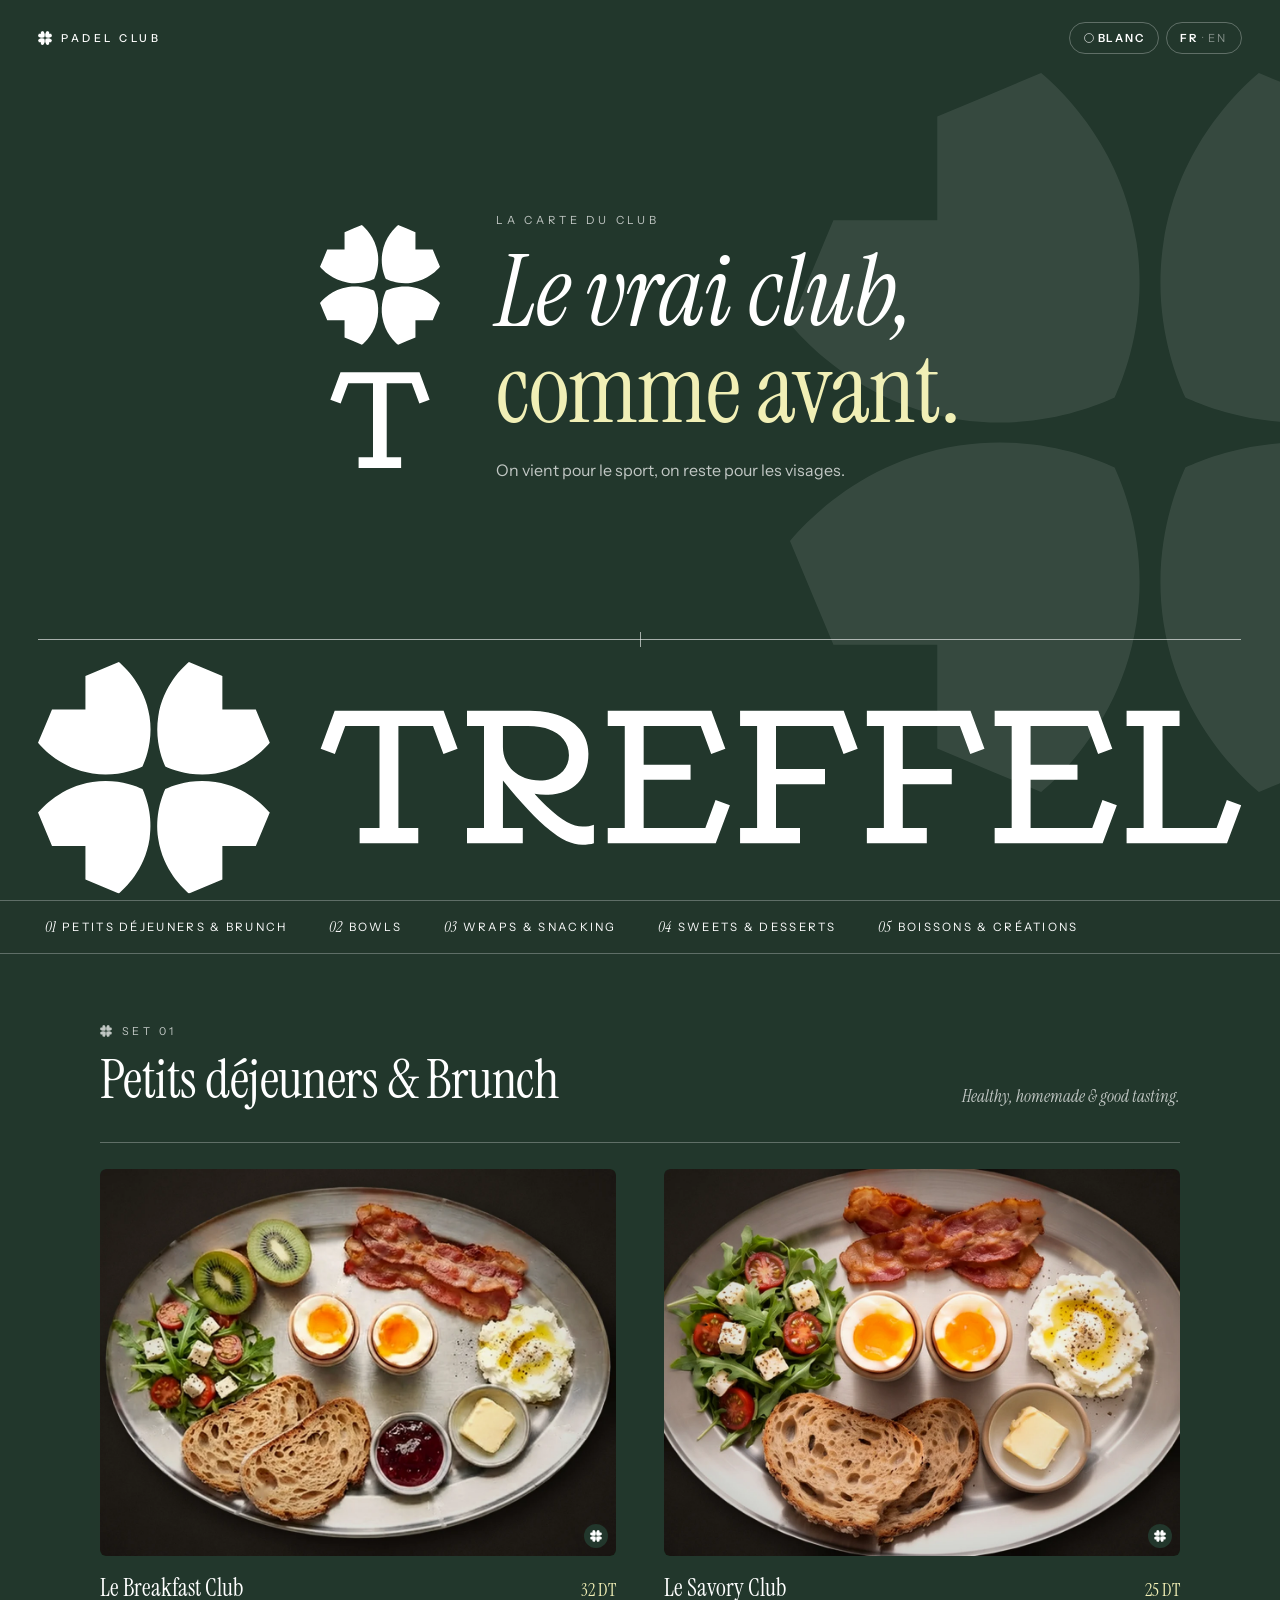
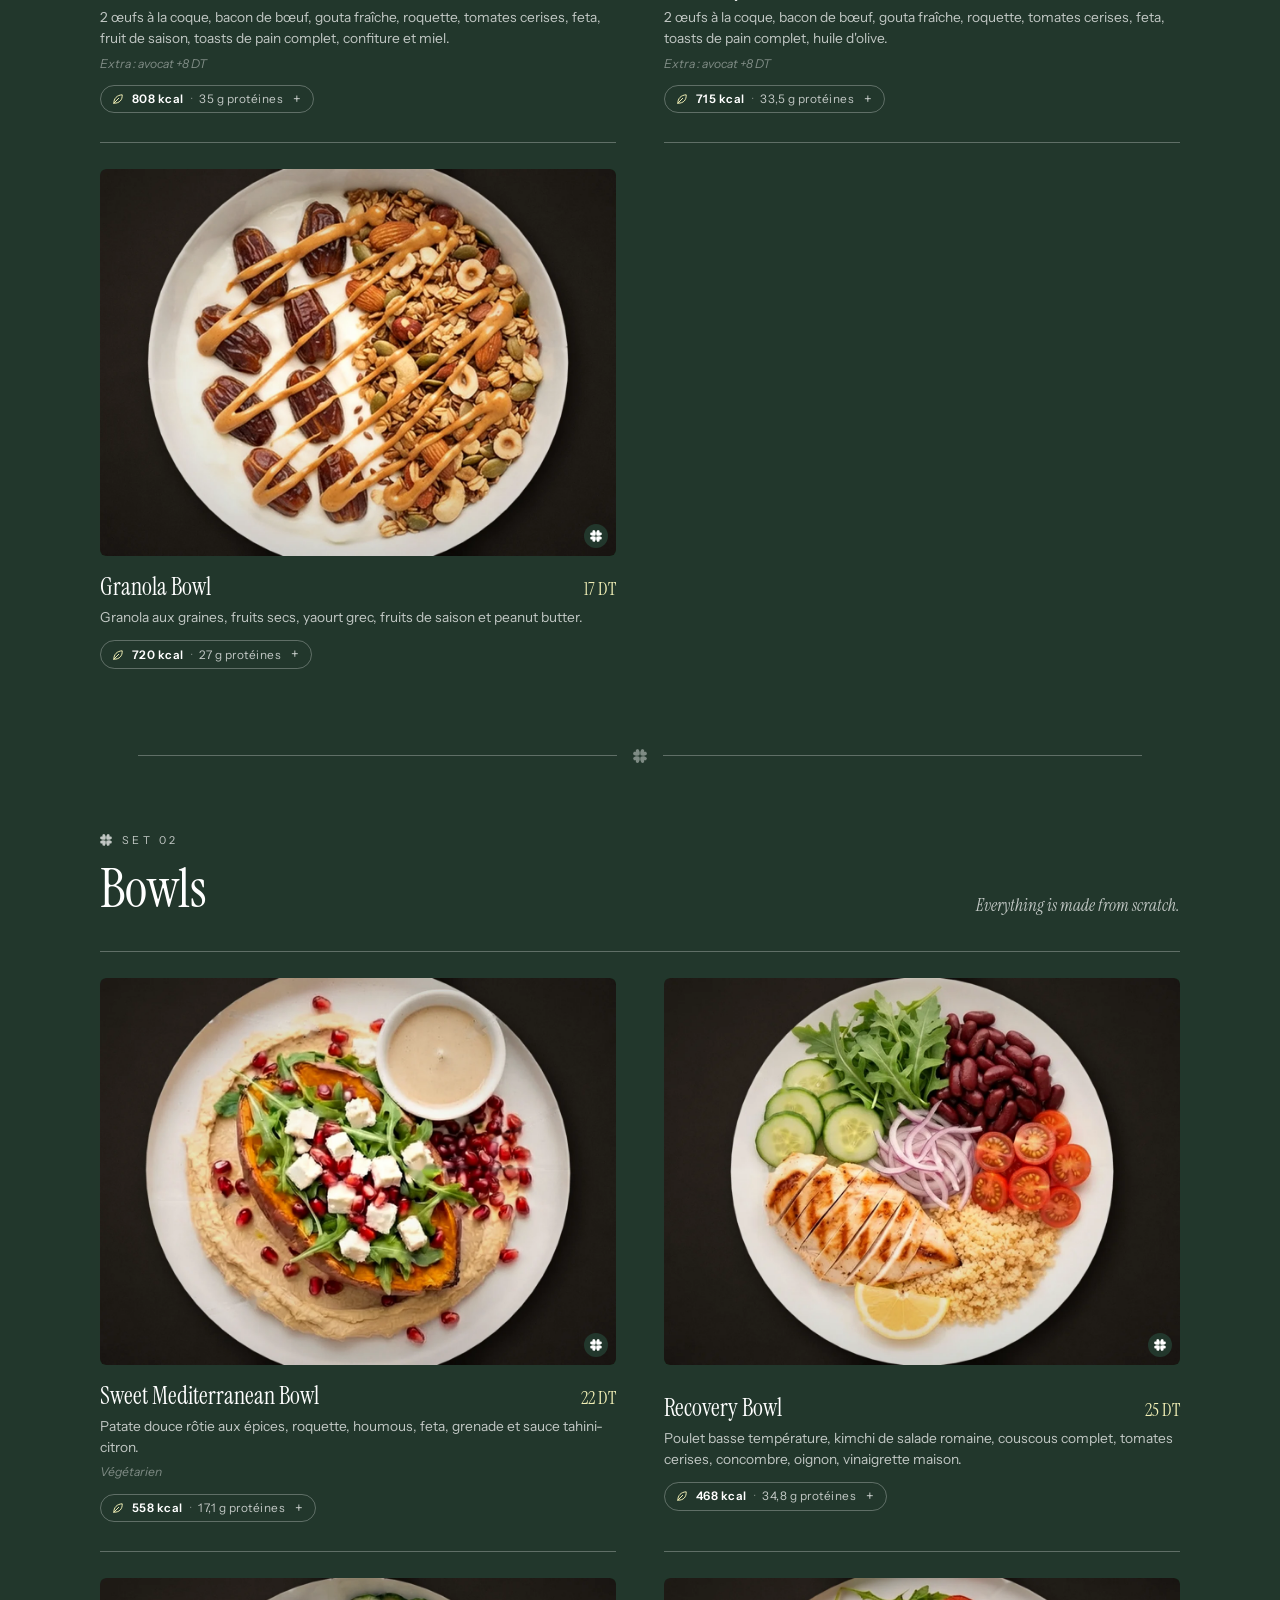
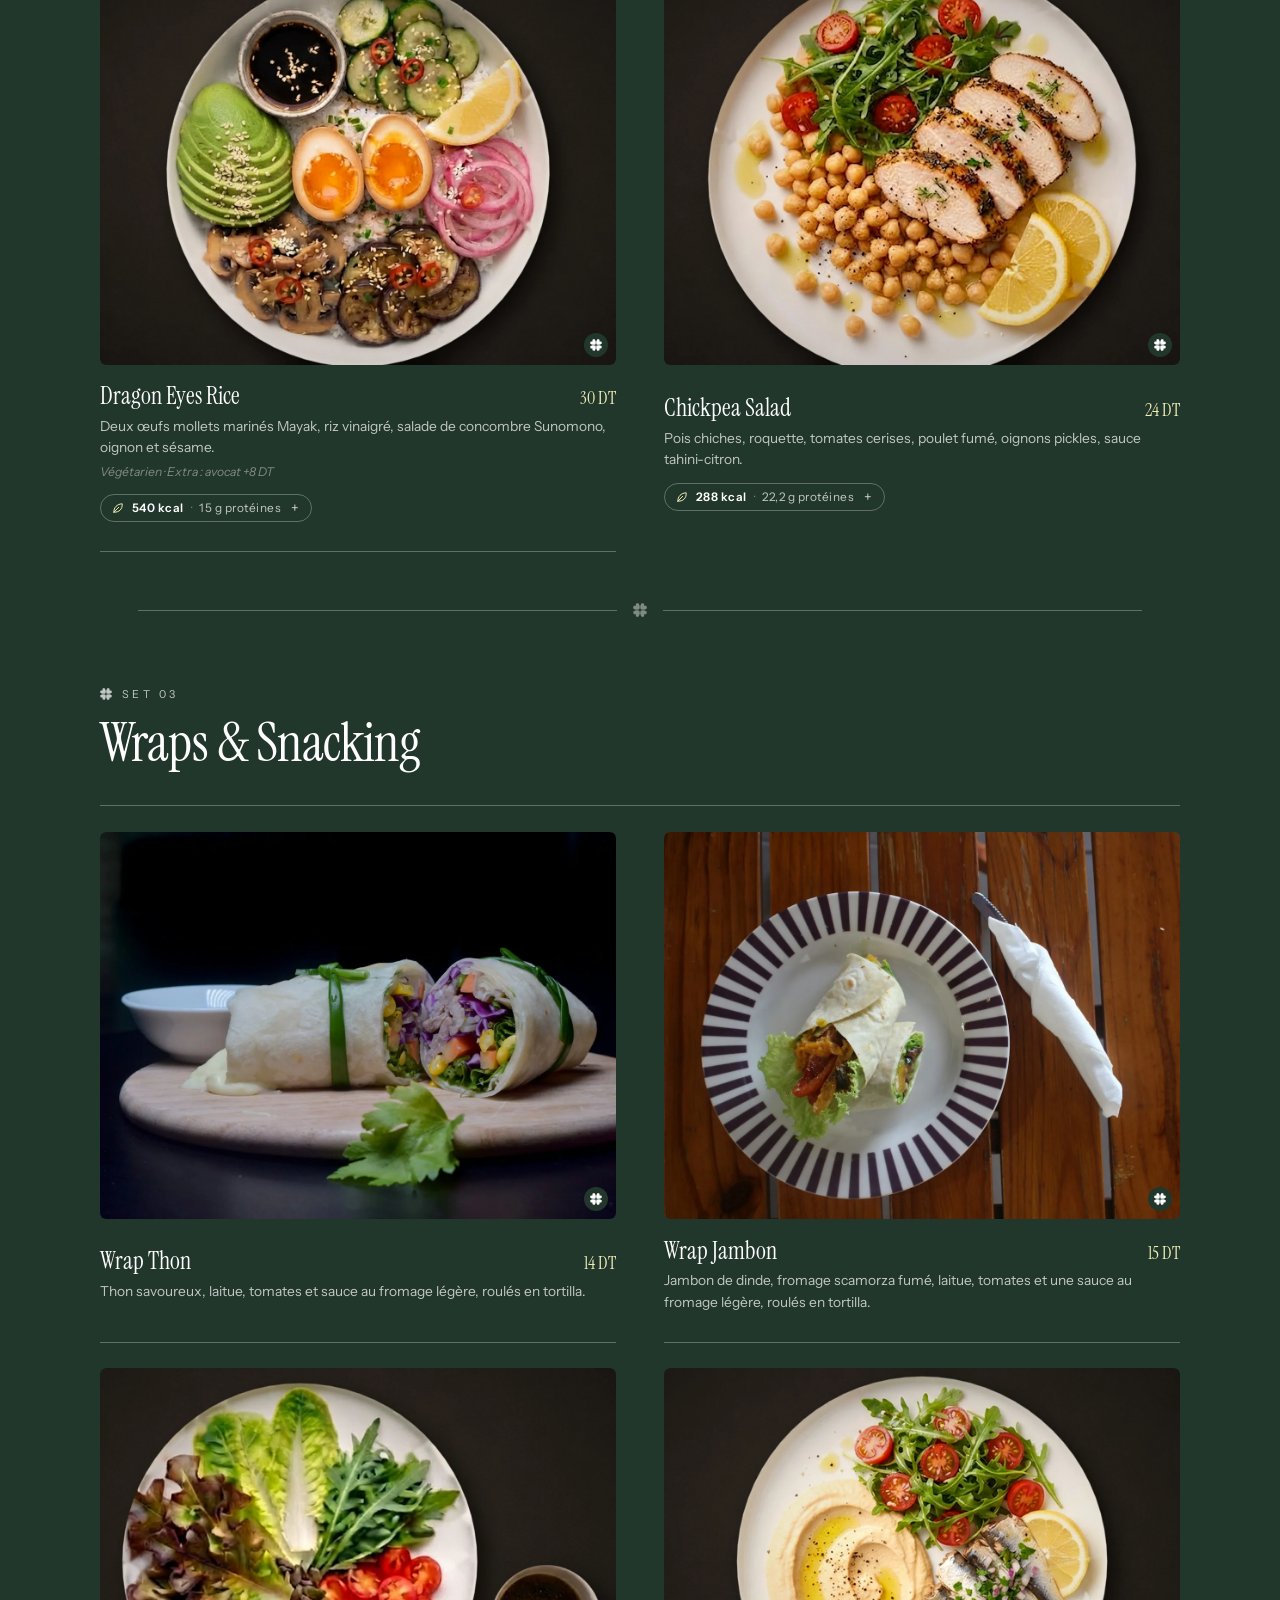
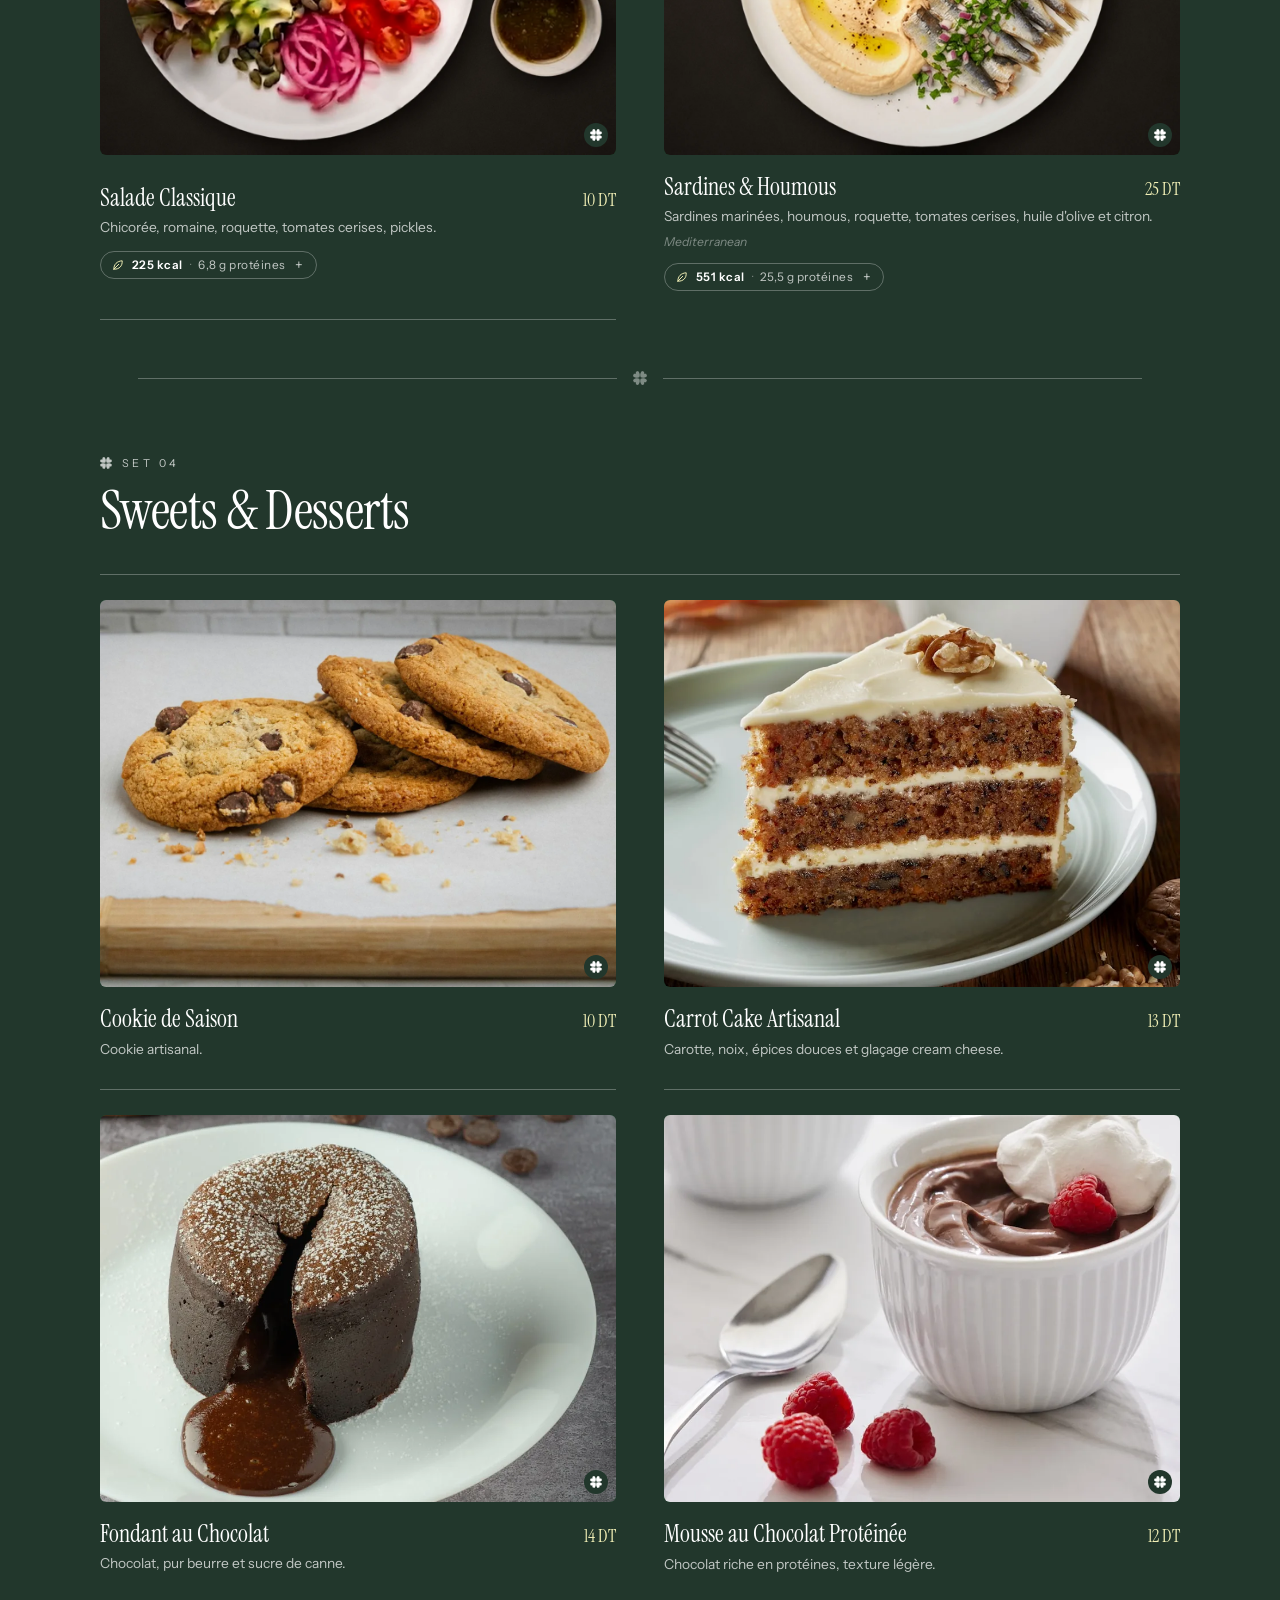
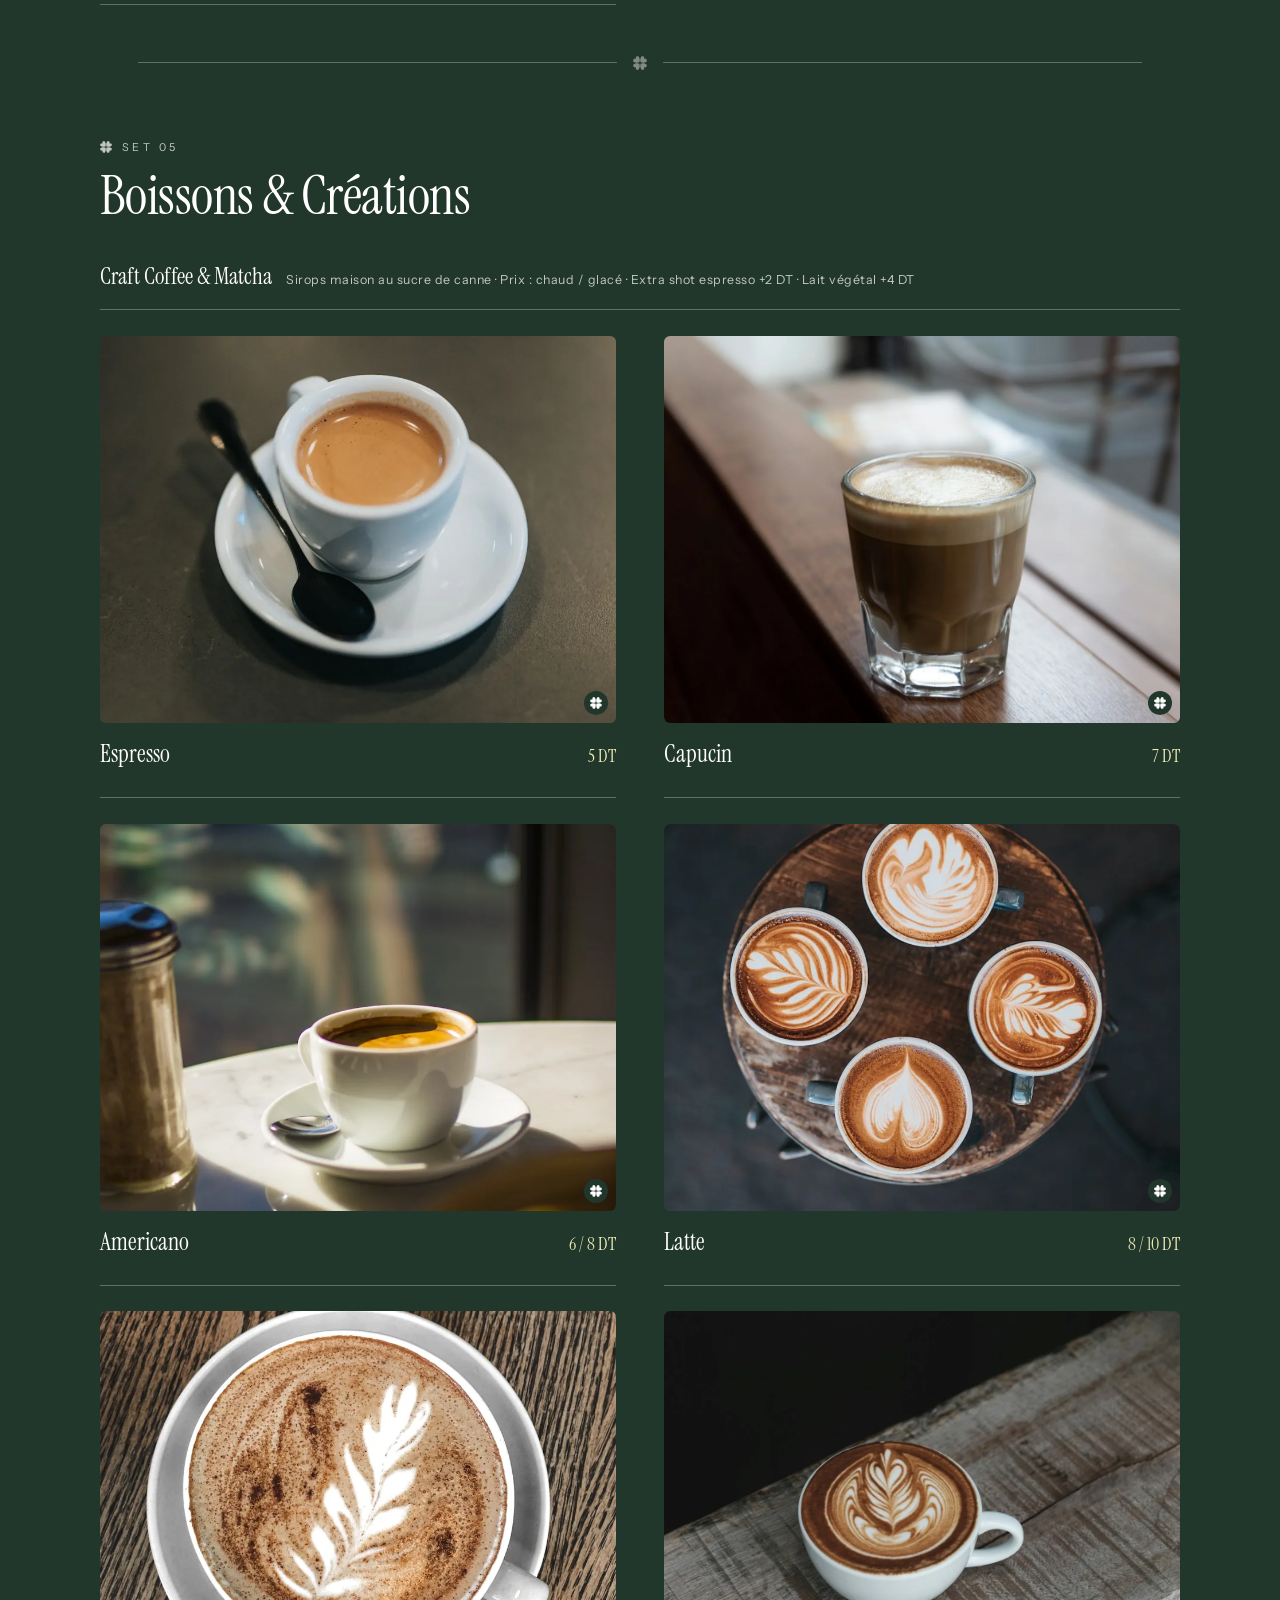
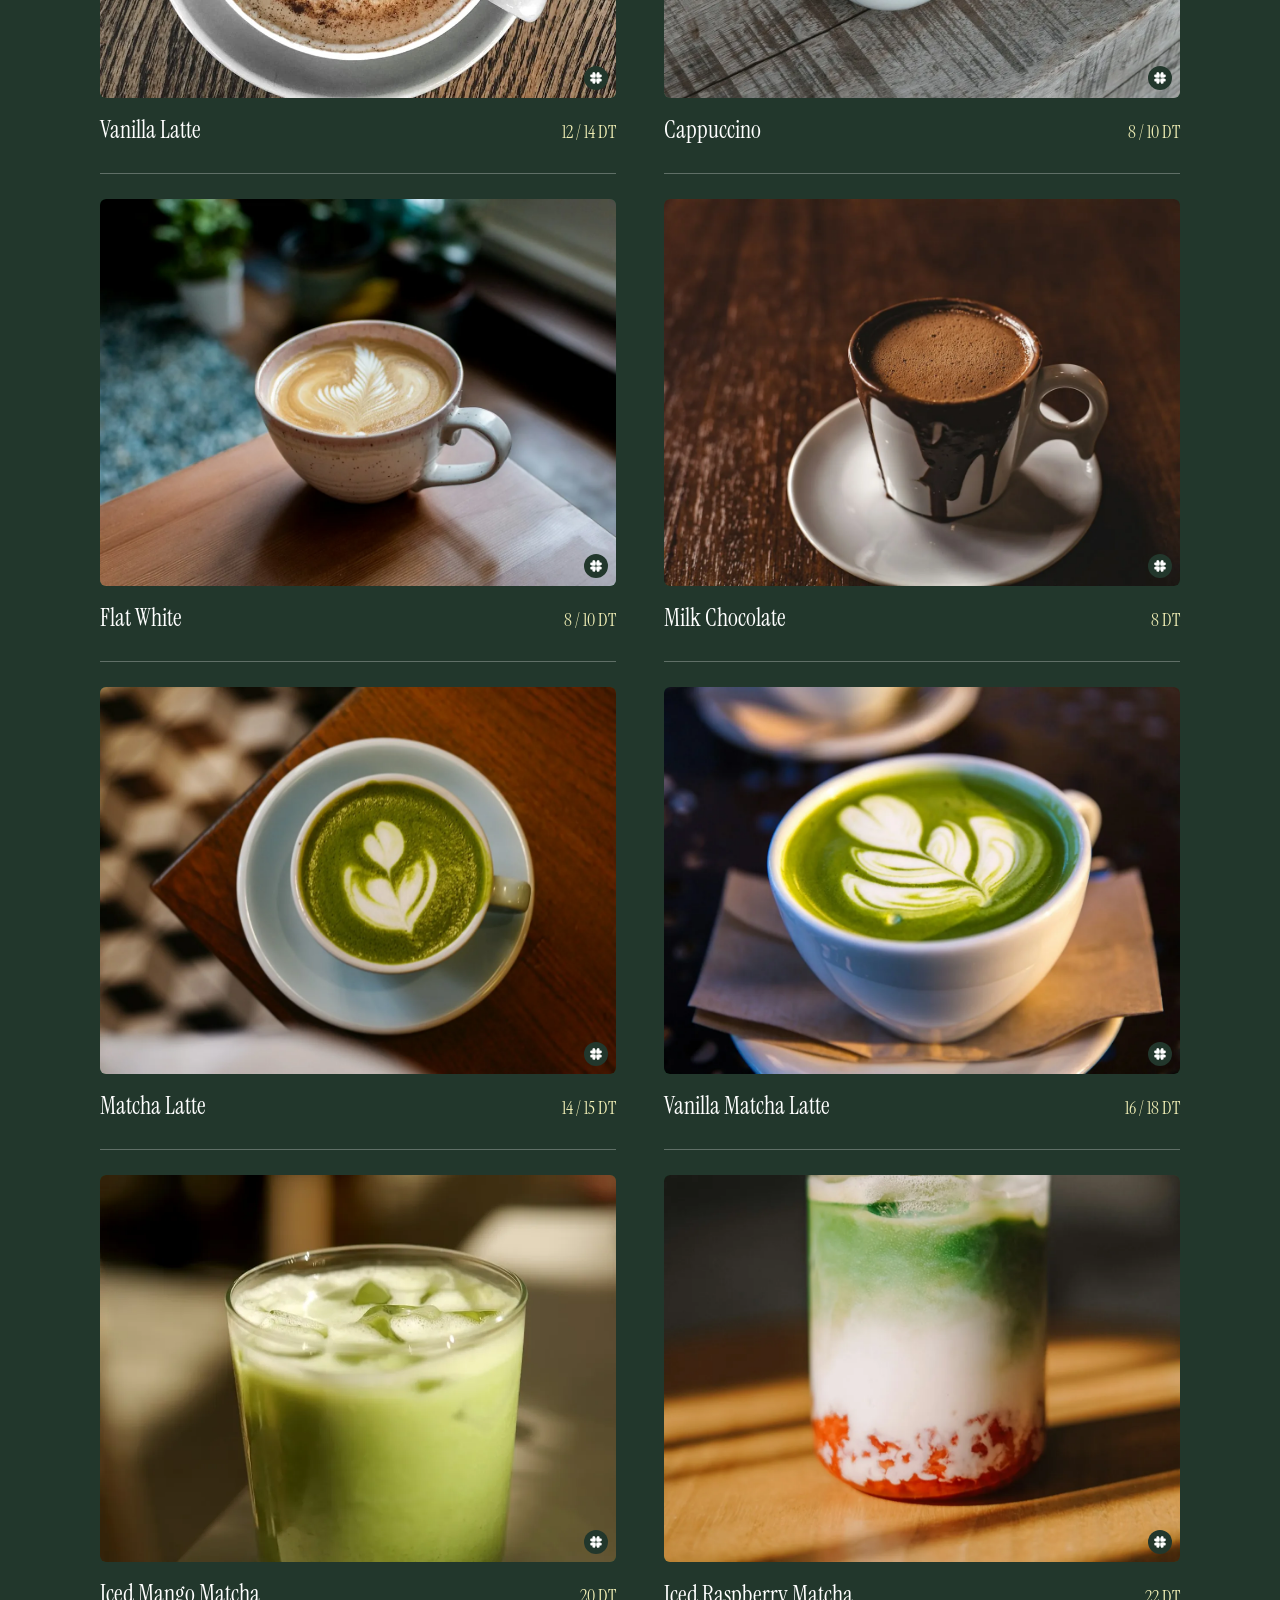
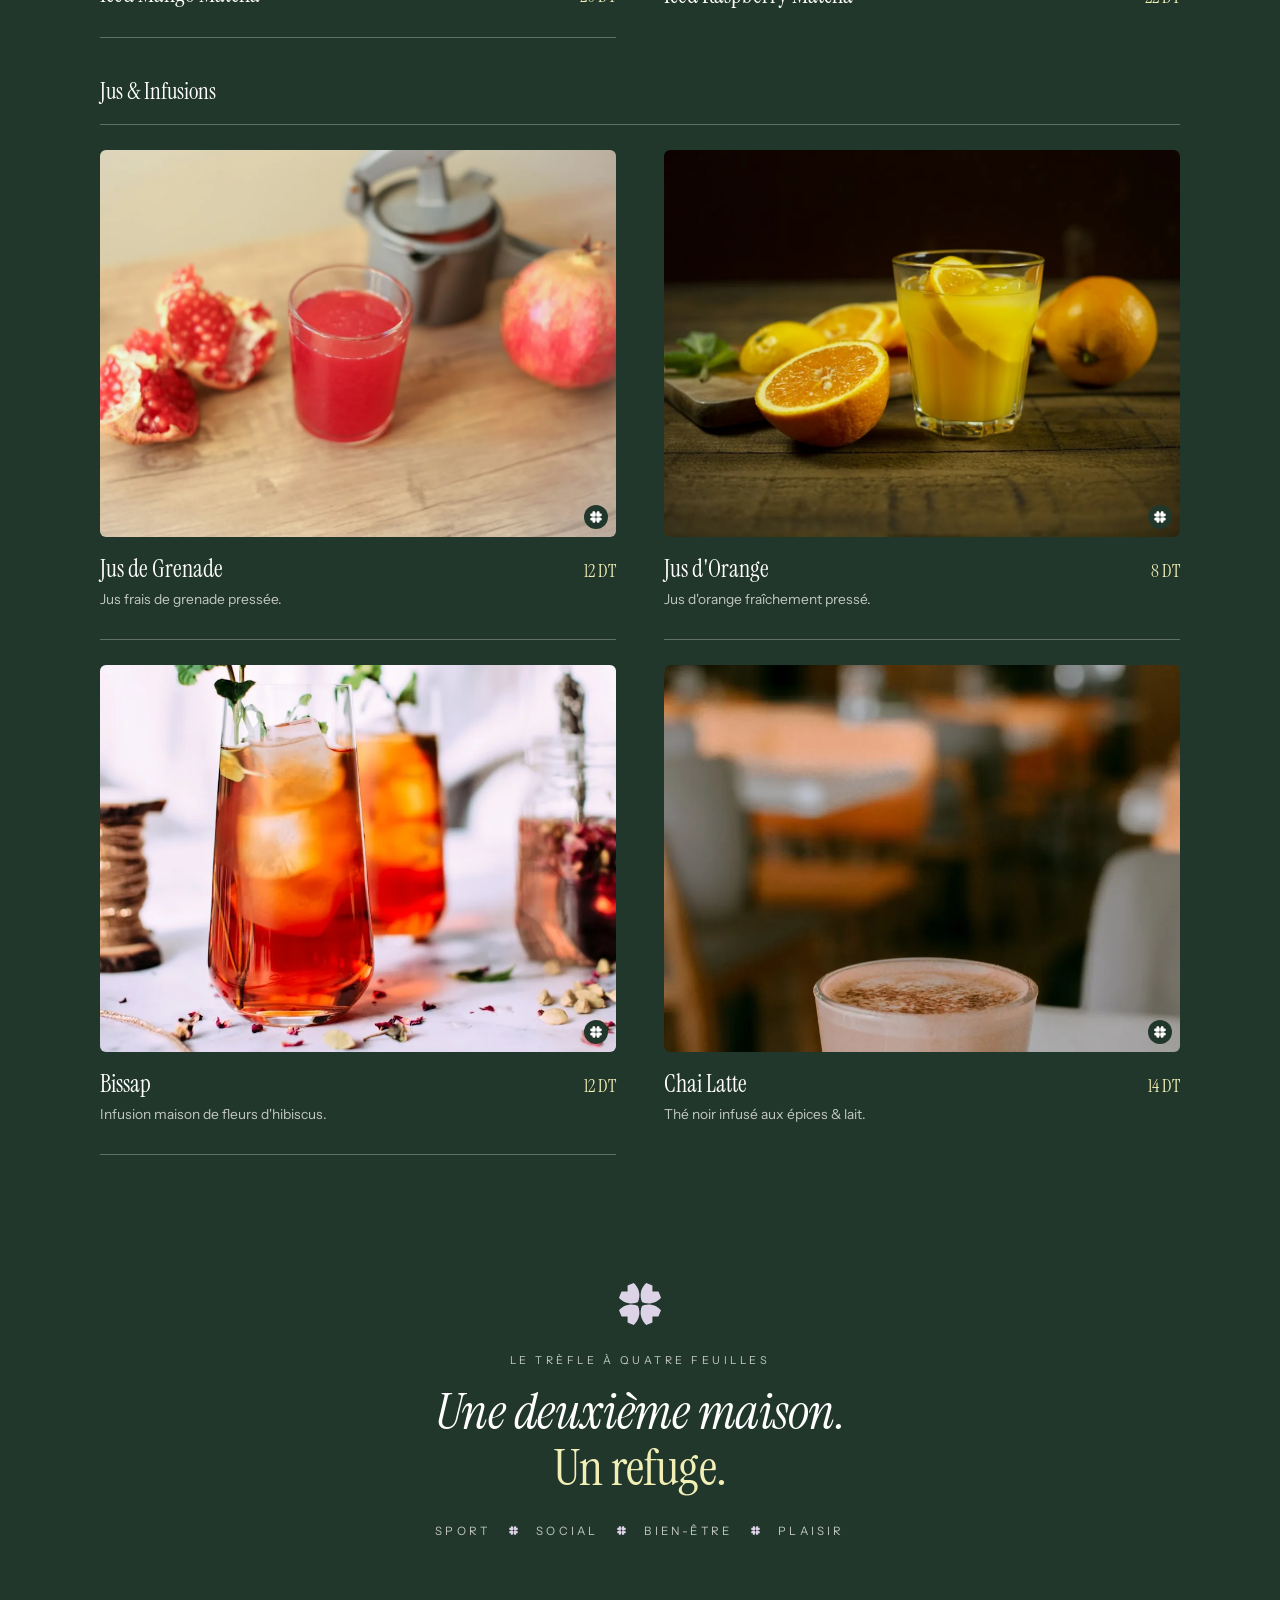
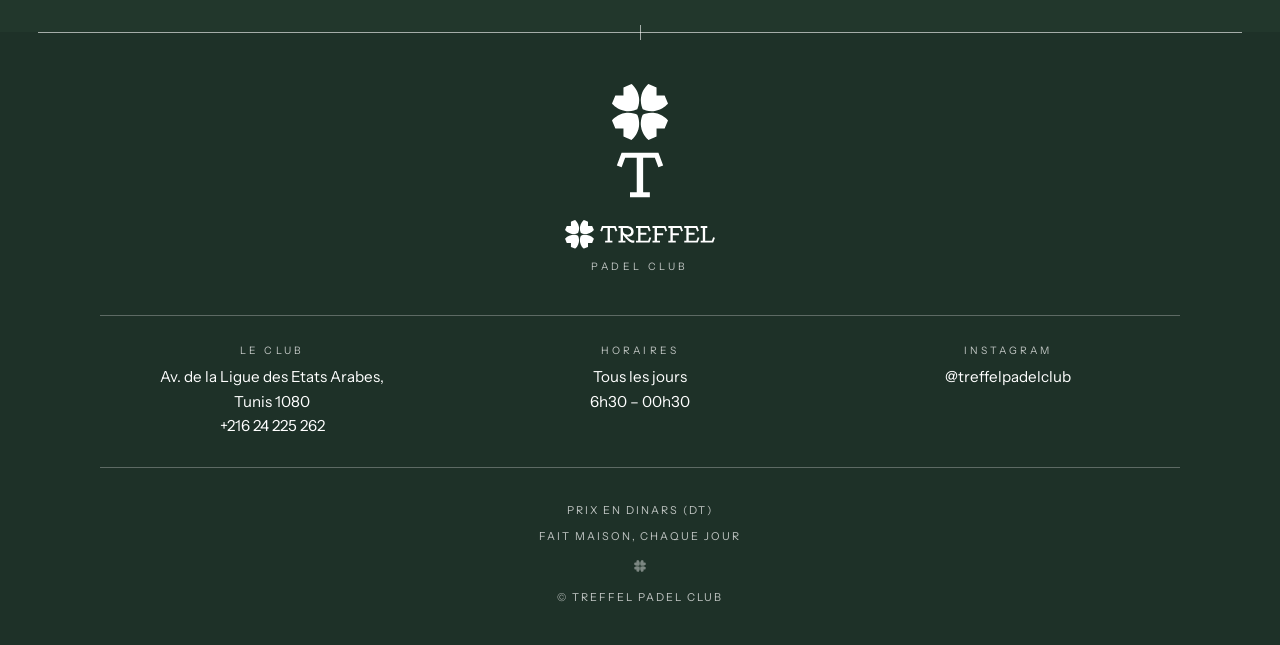
==== commit 82563680: "Infos du club, photos pour tous les produits, espresso en photo - Pied de page : adresse (lien Googl" ====
--- a/site/index.html
+++ b/site/index.html
@@ -96,12 +96,13 @@
       <div class="footer-grid">
         <div class="footer-col">
           <p class="footer-label" data-i18n="labelClub">Le club</p>
-          <p class="footer-info">[Adresse du club]</p>
-          <p class="footer-info"><a href="tel:+216">[+216 …]</a></p>
+          <p class="footer-info"><a href="https://www.google.com/maps/search/?api=1&amp;query=Treffel+Padel+Club+Av.+de+la+Ligue+des+Etats+Arabes+Tunis+1080" target="_blank" rel="noopener">Av. de la Ligue des Etats Arabes,<br />Tunis 1080</a></p>
+          <p class="footer-info"><a href="tel:+21624225262">+216 24 225 262</a></p>
         </div>
         <div class="footer-col">
           <p class="footer-label" data-i18n="labelHours">Horaires</p>
-          <p class="footer-info">[Jours et heures d’ouverture]</p>
+          <p class="footer-info" data-i18n="hoursDays">Tous les jours</p>
+          <p class="footer-info">6h30 – 00h30</p>
         </div>
         <div class="footer-col">
           <p class="footer-label">Instagram</p>
@@ -118,7 +119,7 @@
     </div>
   </footer>
 
-  <script src="js/menu-data.js?v=7"></script>
+  <script src="js/menu-data.js?v=9"></script>
   <script src="js/app.js?v=8"></script>
 </body>
 </html>
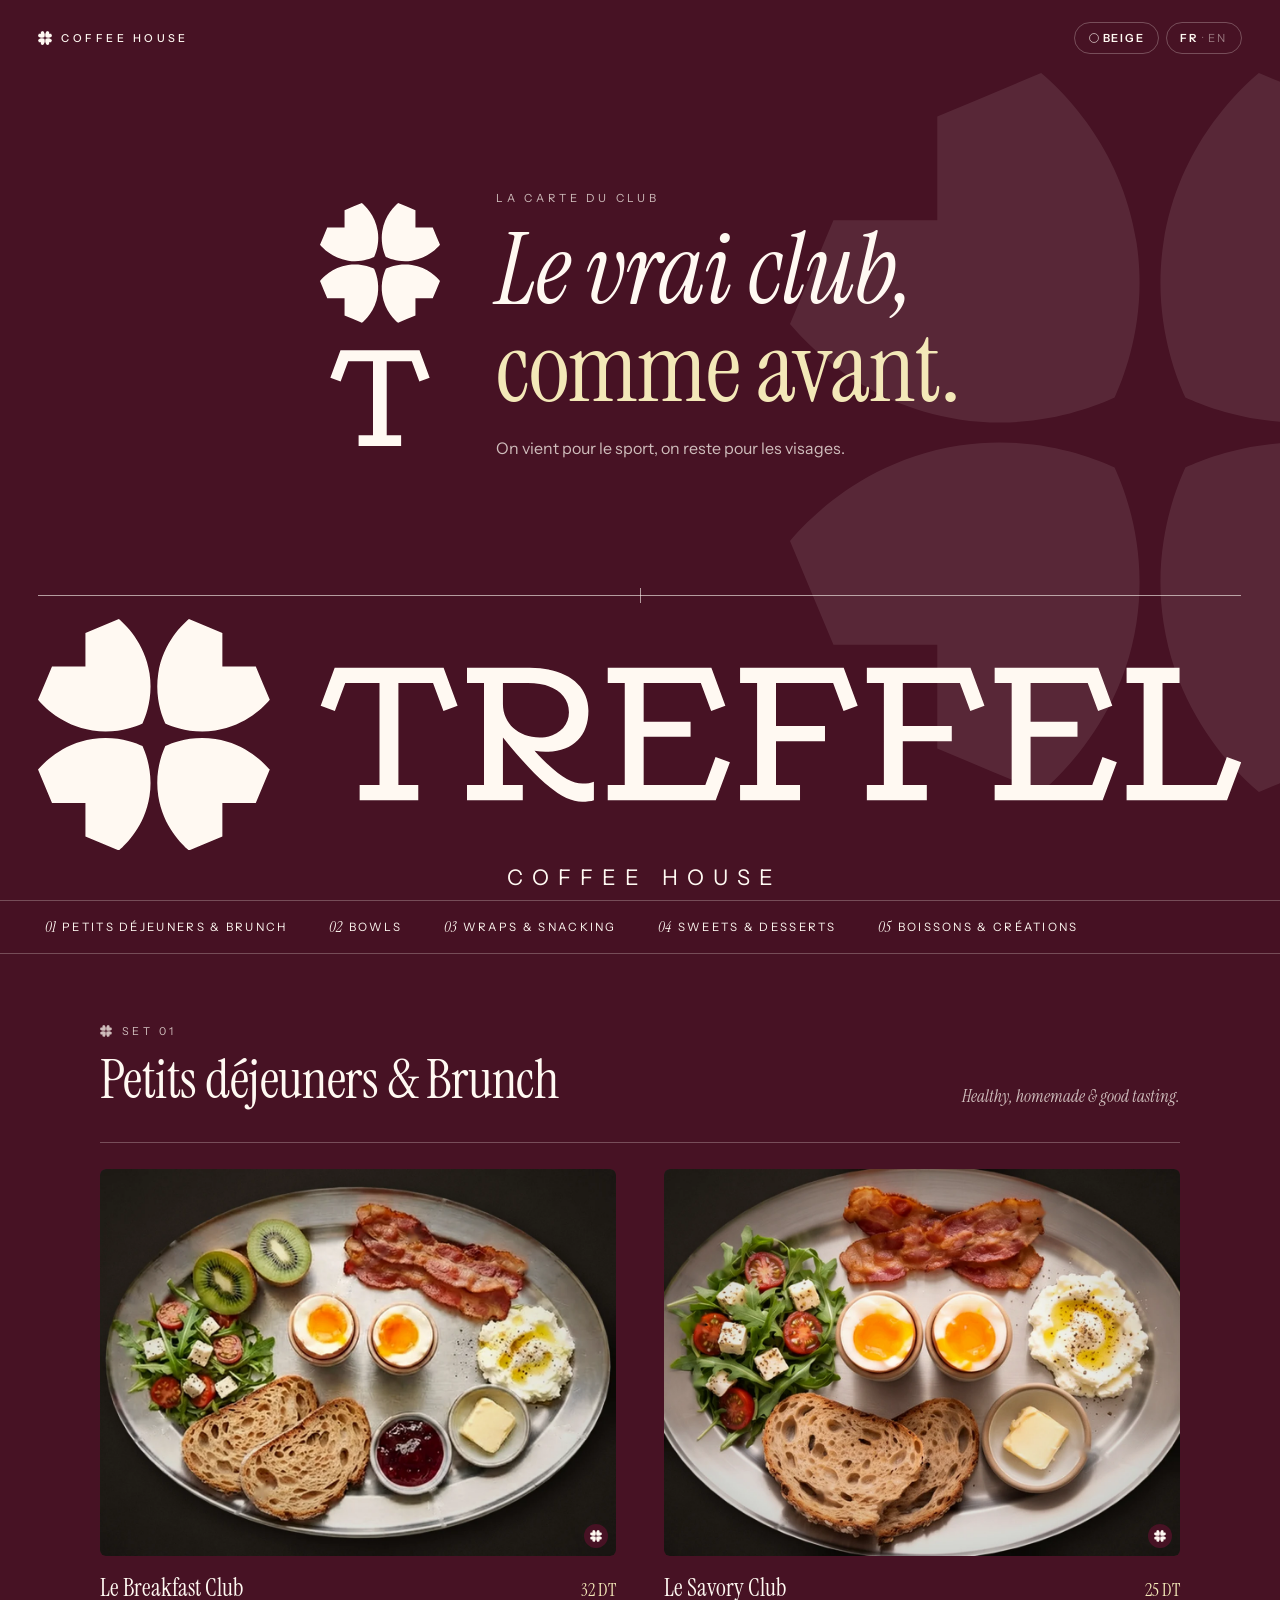
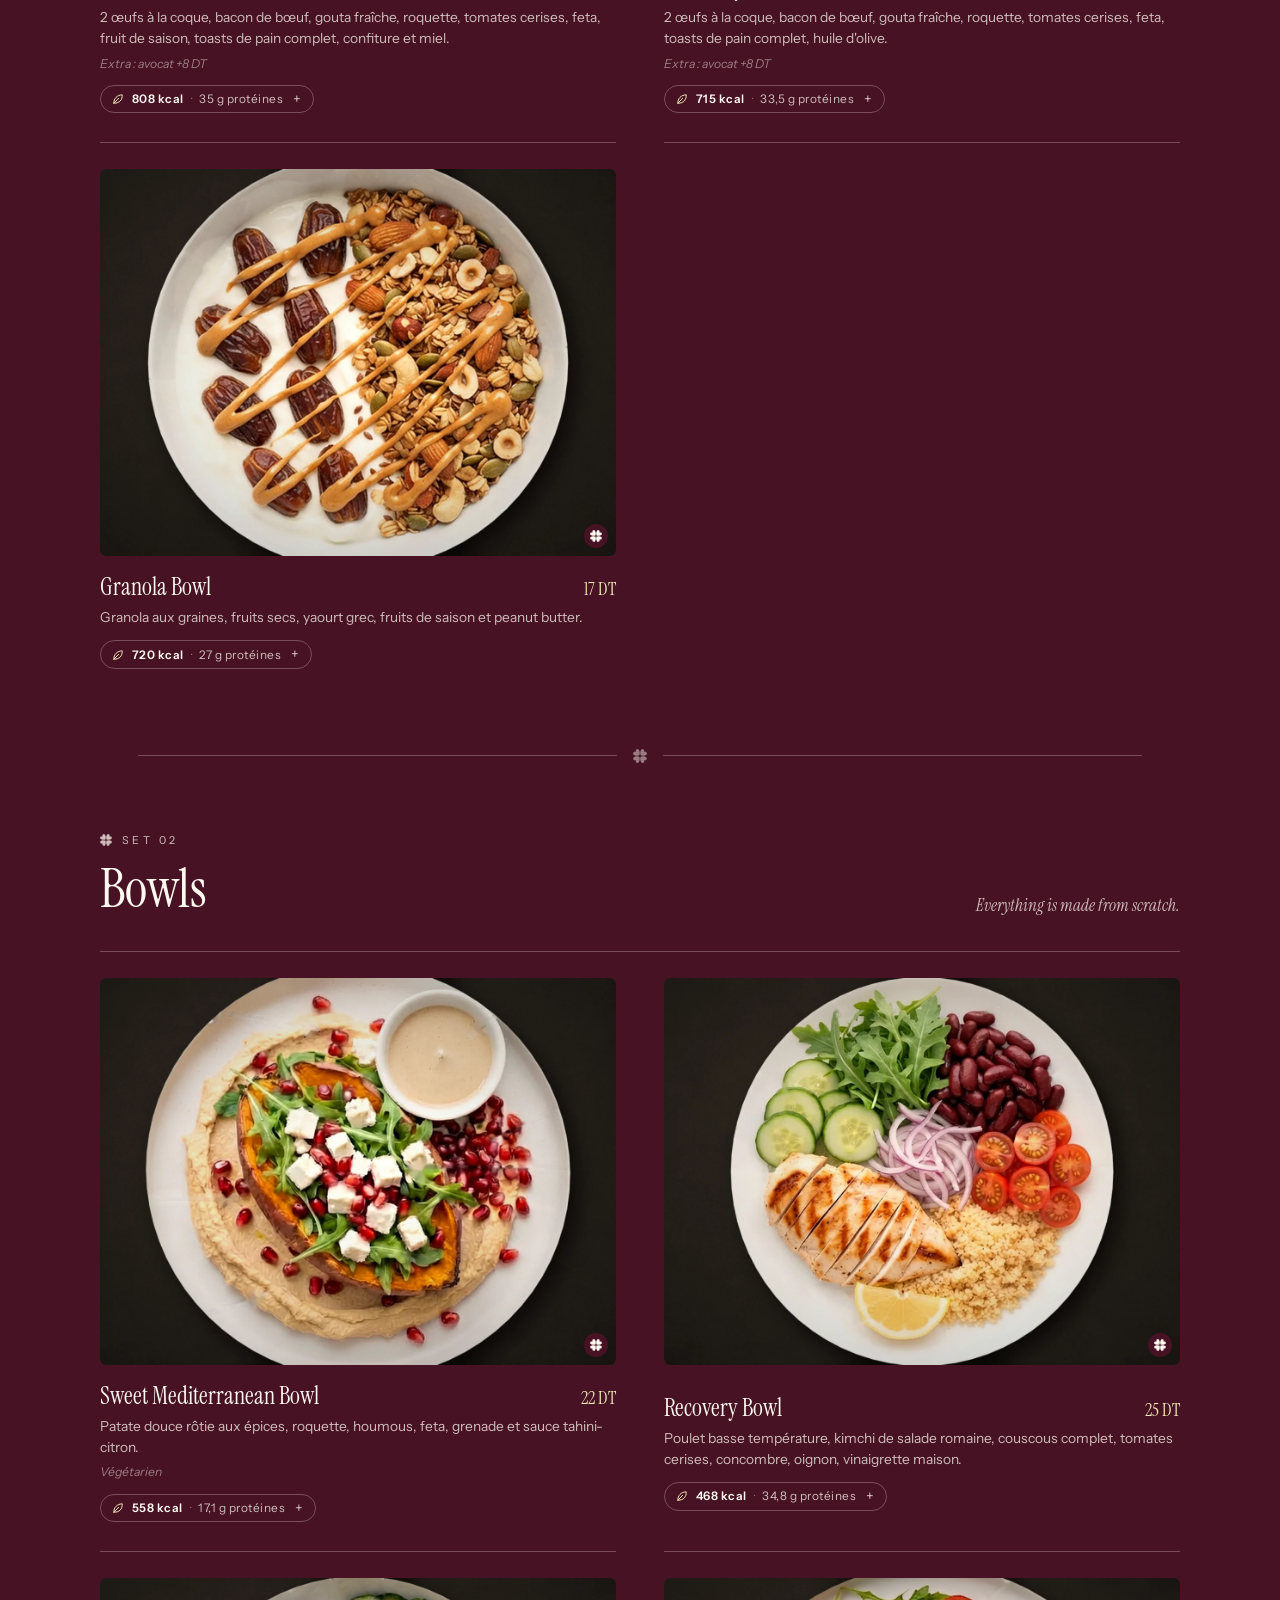
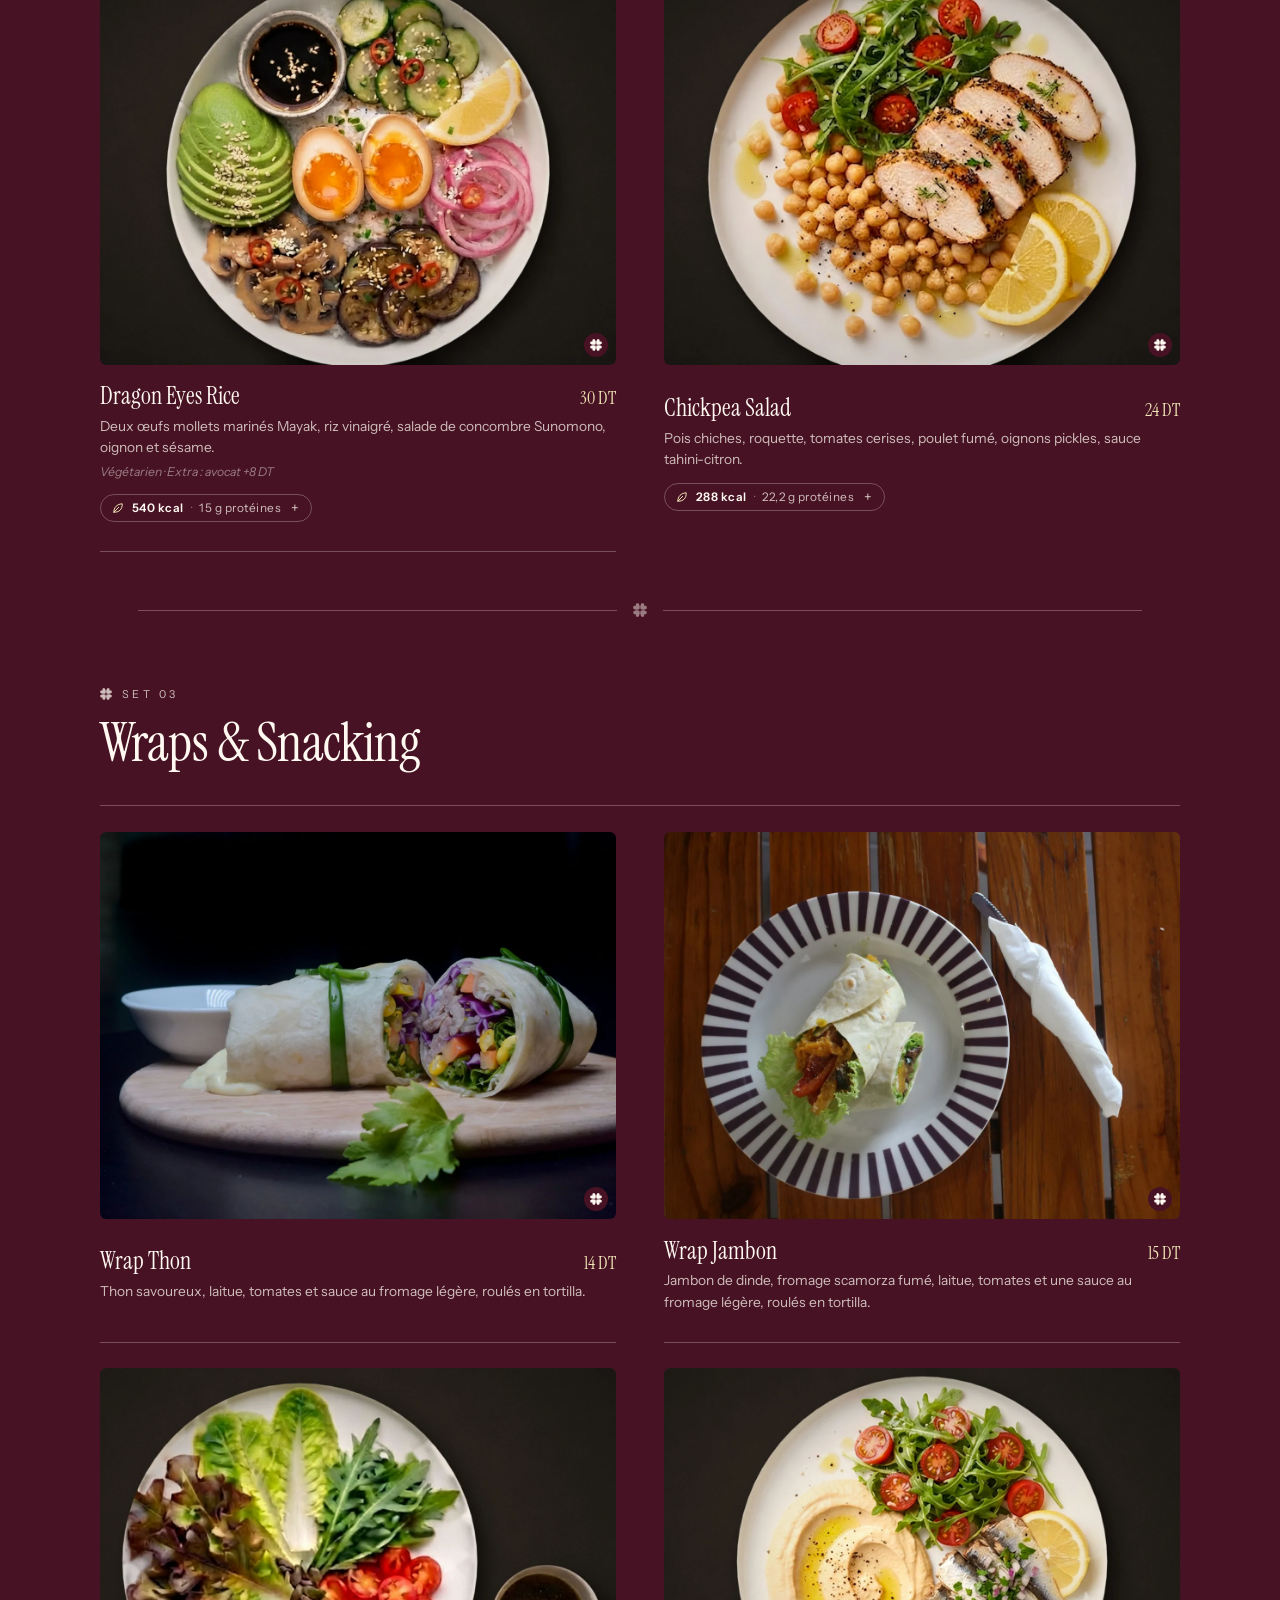
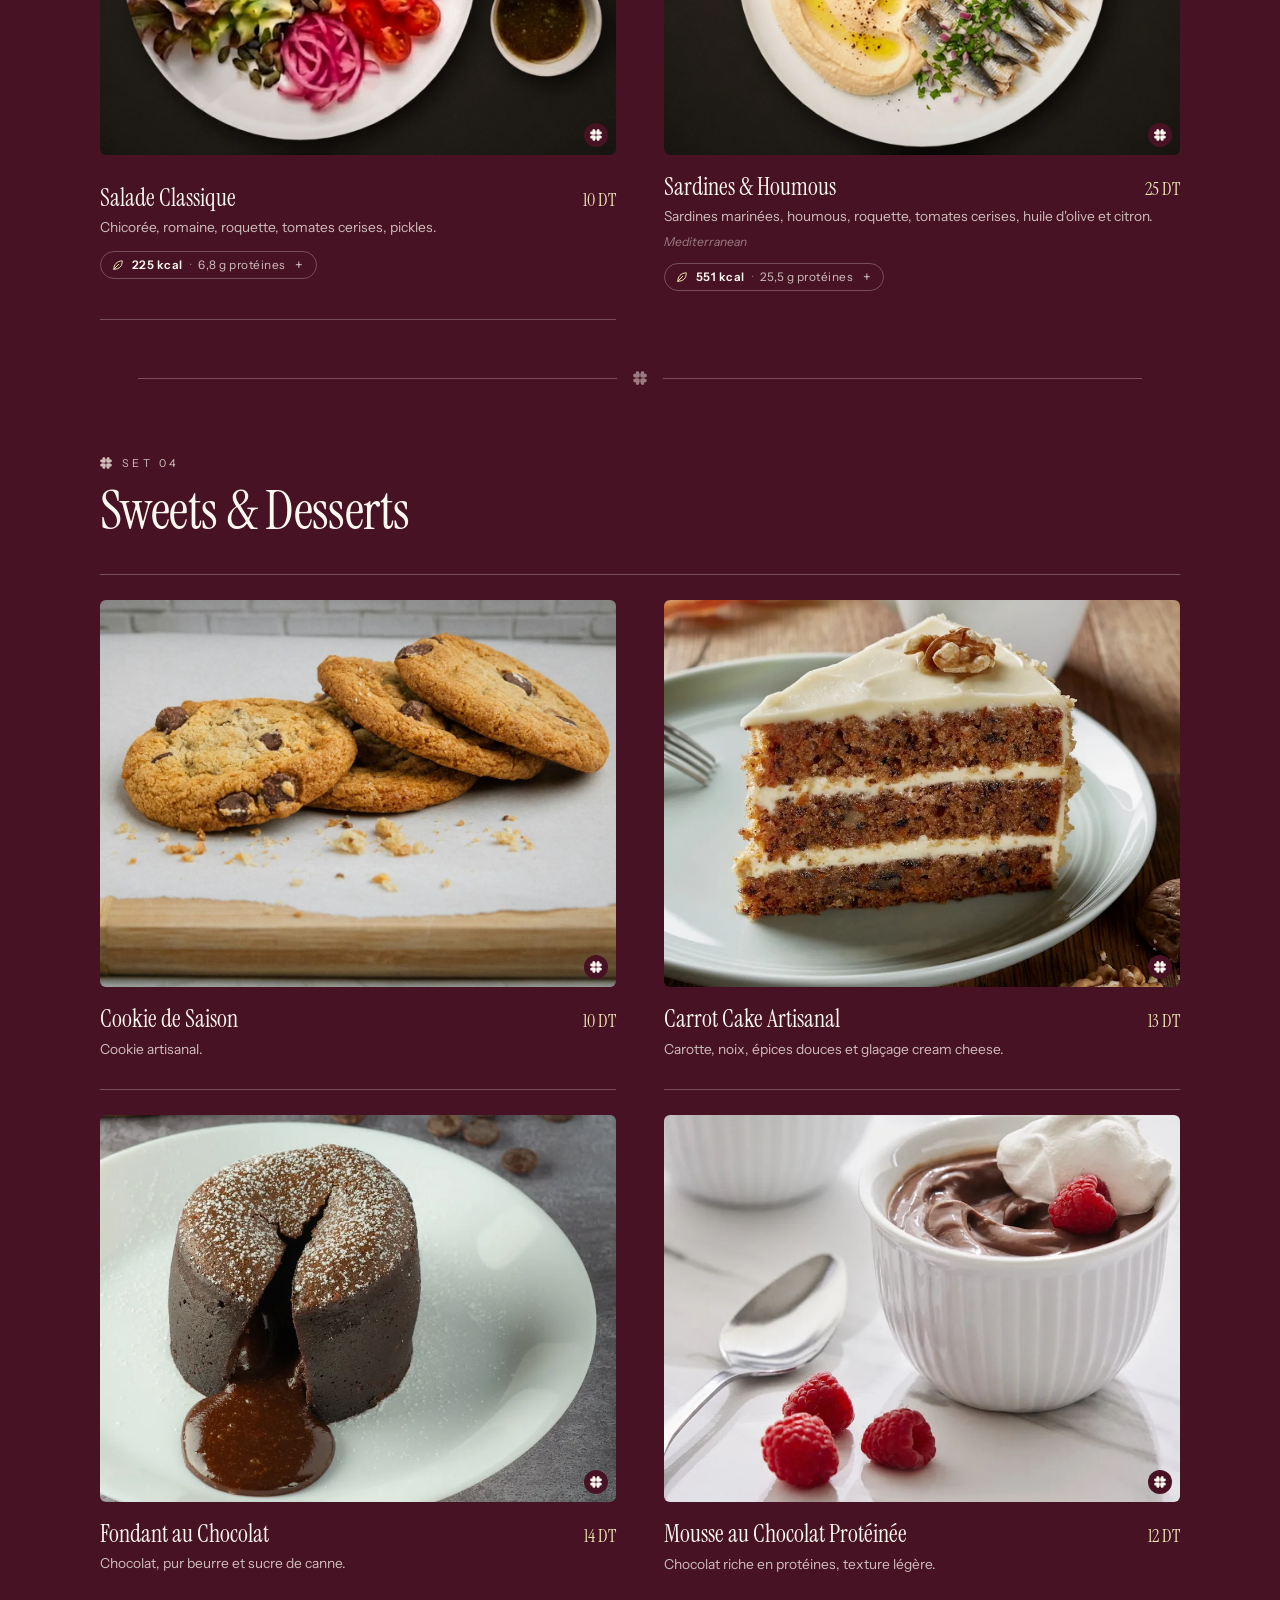
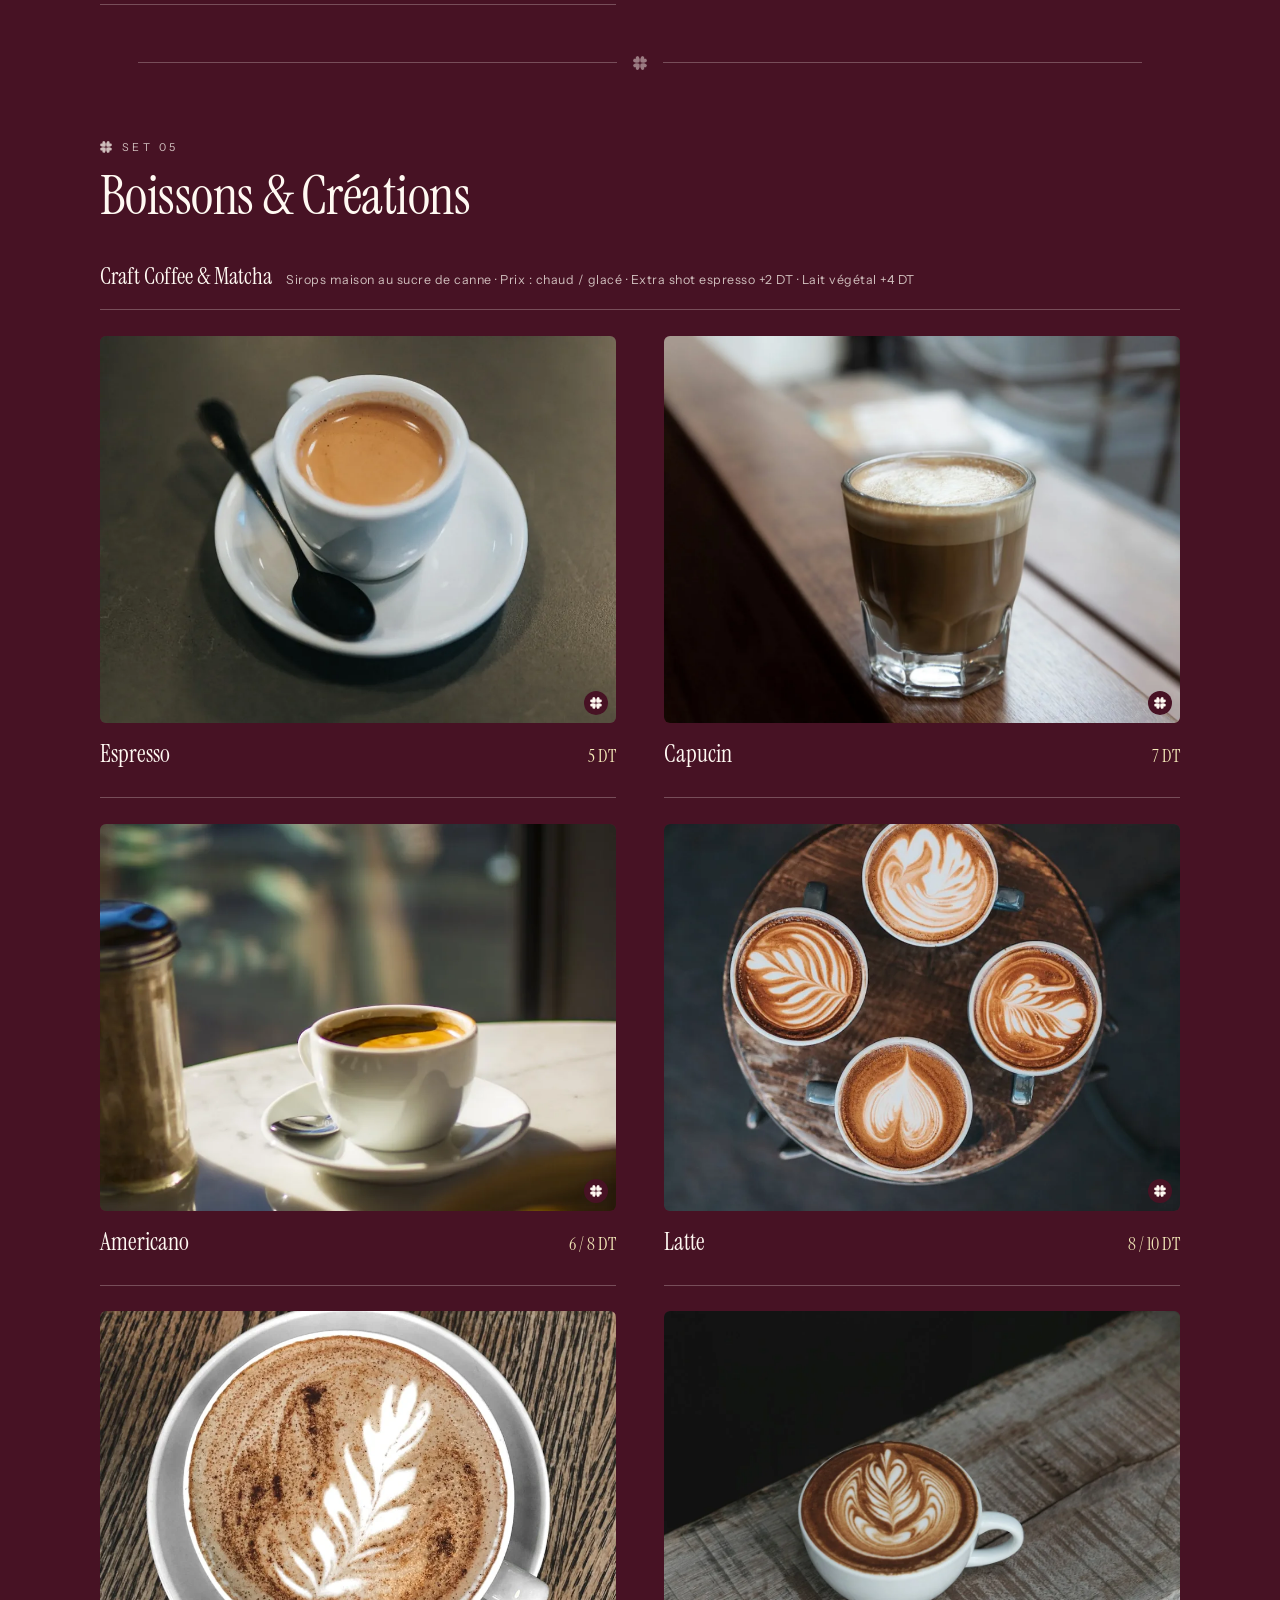
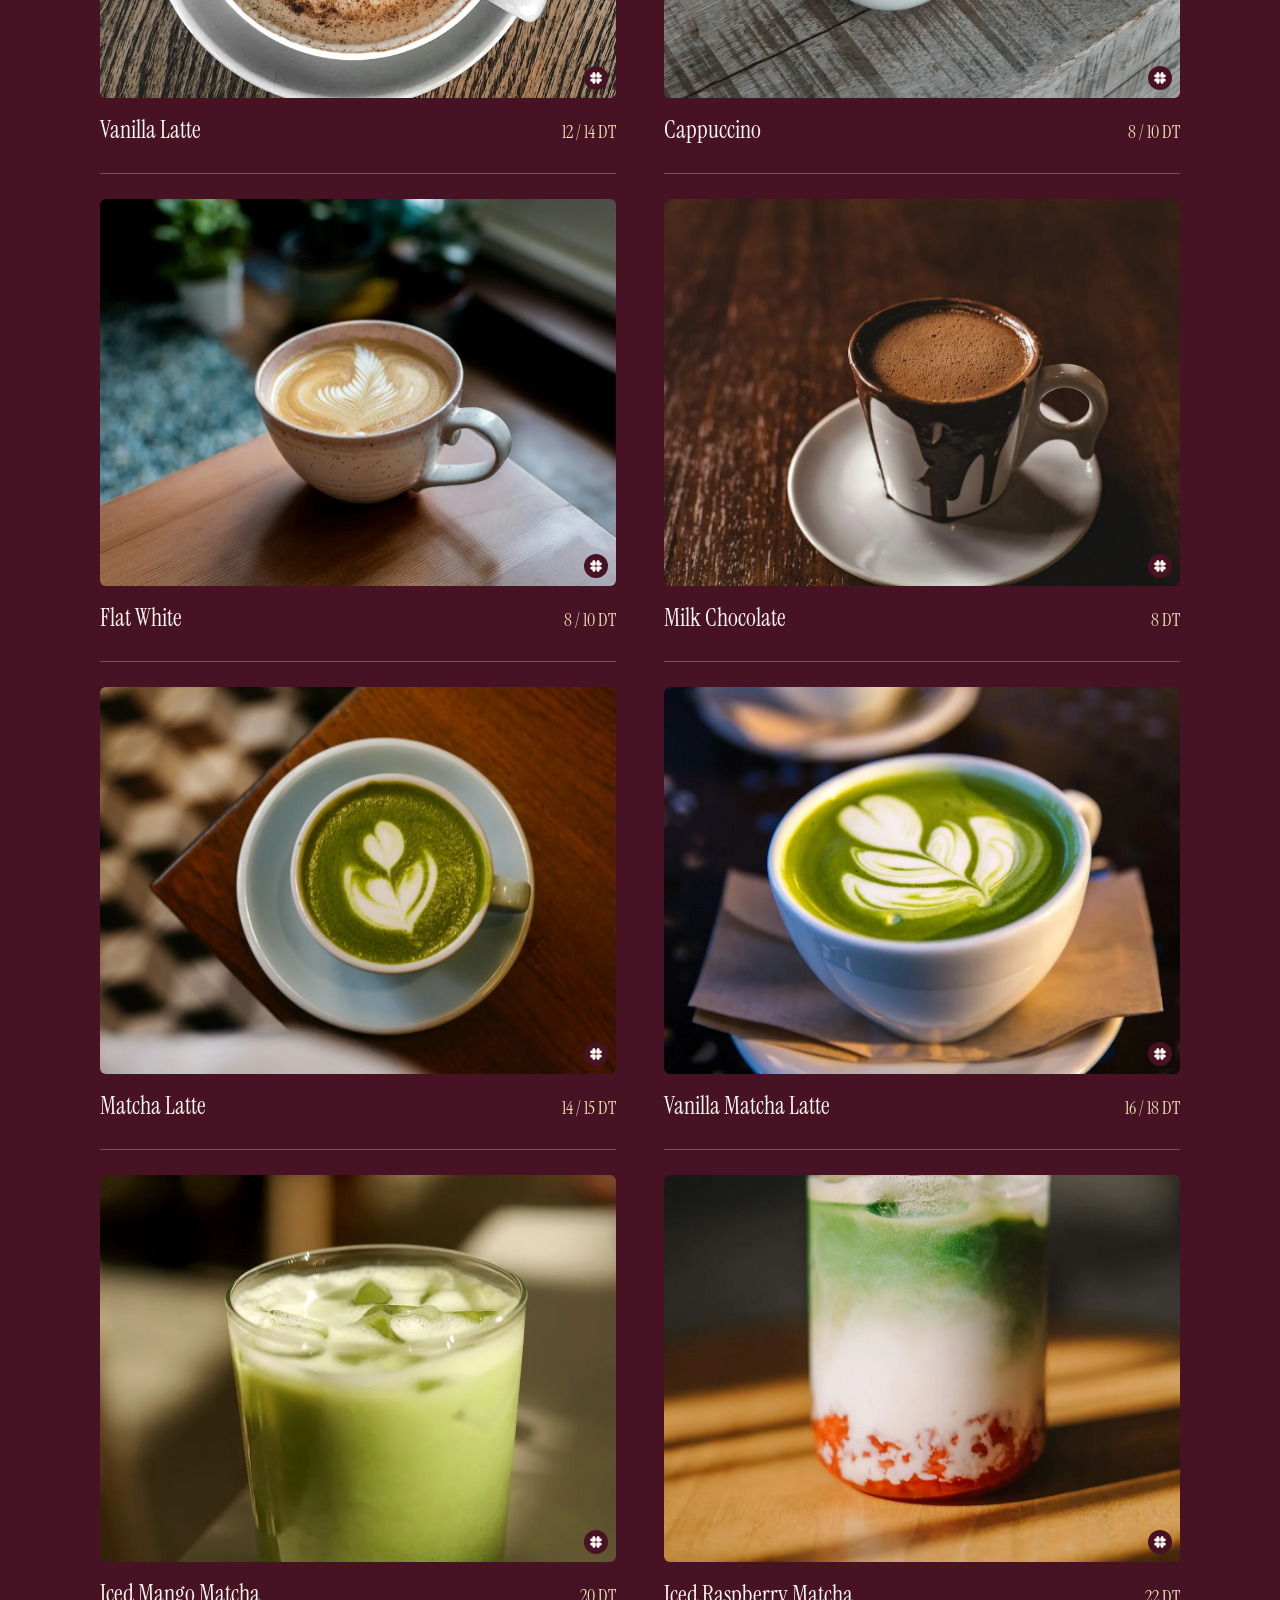
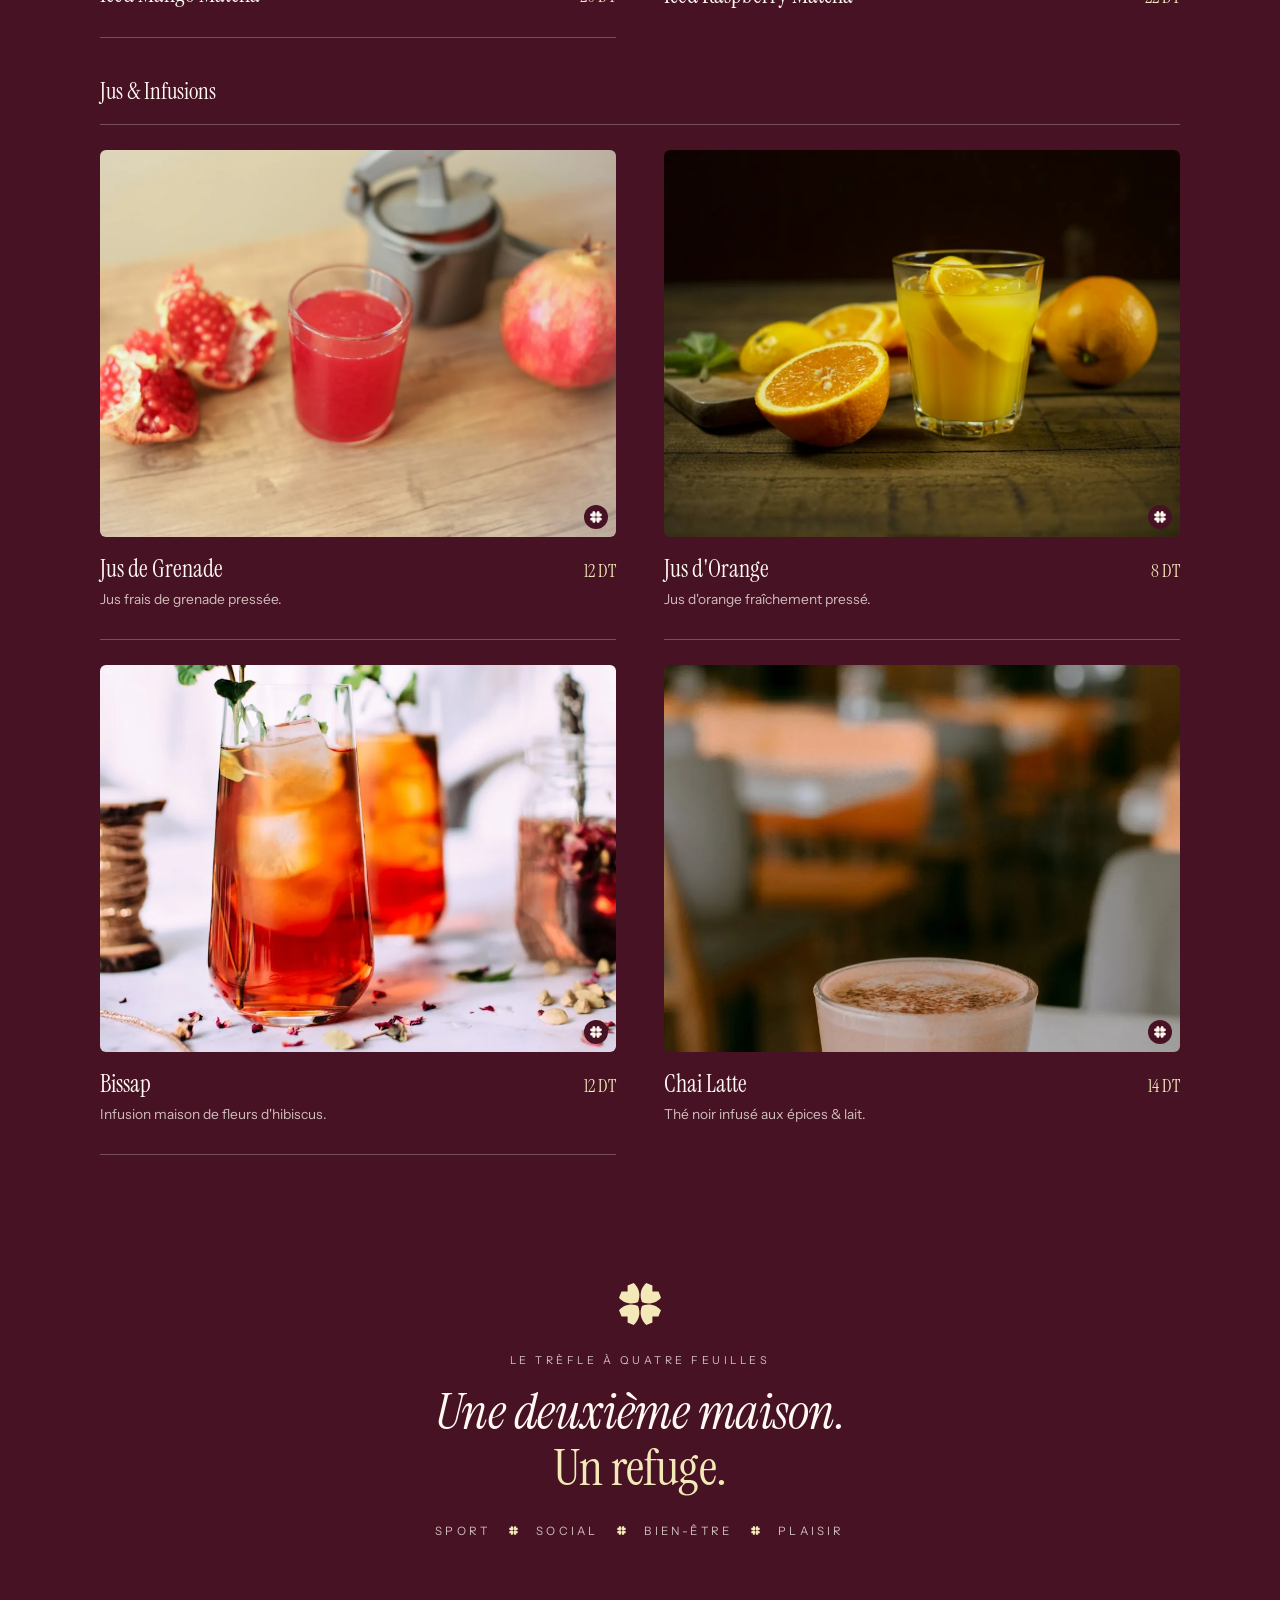
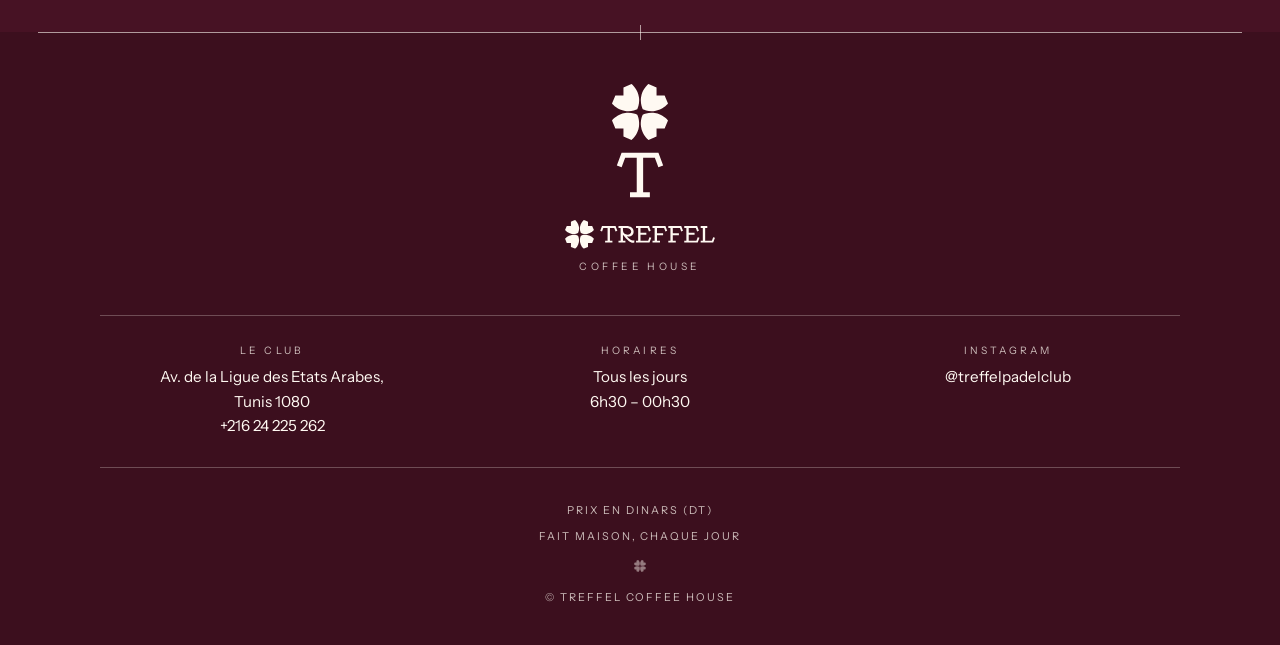
==== commit f0f66586: "Treffel Coffee House : nouveau nom, thèmes bordeaux et beige du brand book, QR bordeaux et beige - N" ====
--- a/site/index.html
+++ b/site/index.html
@@ -1,15 +1,15 @@
 <!DOCTYPE html>
-<html lang="fr" data-theme="forest">
+<html lang="fr" data-theme="bordeaux">
 <head>
   <meta charset="UTF-8" />
   <meta name="viewport" content="width=device-width, initial-scale=1.0" />
-  <title>Treffel Padel Club — La carte</title>
-  <meta name="description" content="Treffel Padel Club — La carte du club." />
+  <title>Treffel Coffee House — La carte</title>
+  <meta name="description" content="Treffel Coffee House — La carte." />
   <link rel="preconnect" href="https://fonts.googleapis.com" />
   <link rel="preconnect" href="https://fonts.gstatic.com" crossorigin />
   <link href="https://fonts.googleapis.com/css2?family=Instrument+Serif:ital@0;1&family=Instrument+Sans:wght@400;500;600&display=swap" rel="stylesheet" />
-  <link rel="stylesheet" href="css/style.css?v=11" />
-  <link rel="stylesheet" href="css/pattern.css?v=2" />
+  <link rel="stylesheet" href="css/style.css?v=14" />
+  <link rel="stylesheet" href="css/pattern.css?v=3" />
 </head>
 <body>
 
@@ -28,7 +28,7 @@
     <div class="topbar">
       <a class="topbar-brand" href="#top">
         <svg class="topbar-clover" viewBox="0 0 1120.4 1118.89" aria-hidden="true"><use href="#clover" /></svg>
-        <span data-i18n="eyebrow">Padel Club</span>
+        <span data-i18n="eyebrow">Coffee House</span>
       </a>
       <div class="switches">
         <button id="themeToggle" class="switch" aria-label="Changer de couleur"></button>
@@ -53,6 +53,7 @@
         <span class="baseline-tick"></span>
       </div>
       <svg class="hero-wordmark" viewBox="0 0 1375.22 264.547" role="img" aria-label="Treffel"><use href="#wordmark" /></svg>
+      <p class="hero-house" data-i18n="eyebrow">Coffee House</p>
     </div>
   </header>
 
@@ -85,18 +86,18 @@
     </p>
   </section>
 
-  <!-- ===== Bas de page : le clubhouse ===== -->
+  <!-- ===== Bas de page ===== -->
   <footer class="footer" id="club">
     <div class="baseline"><span class="baseline-tick"></span></div>
     <div class="footer-inner">
       <svg class="footer-emblem" viewBox="0 0 460.3 932.901" aria-hidden="true"><use href="#emblem" /></svg>
       <svg class="footer-wordmark" viewBox="0 0 1375.22 264.547" role="img" aria-label="Treffel"><use href="#wordmark" /></svg>
-      <p class="footer-eyebrow" data-i18n="eyebrow">Padel Club</p>
+      <p class="footer-eyebrow" data-i18n="eyebrow">Coffee House</p>
 
       <div class="footer-grid">
         <div class="footer-col">
           <p class="footer-label" data-i18n="labelClub">Le club</p>
-          <p class="footer-info"><a href="https://www.google.com/maps/search/?api=1&amp;query=Treffel+Padel+Club+Av.+de+la+Ligue+des+Etats+Arabes+Tunis+1080" target="_blank" rel="noopener">Av. de la Ligue des Etats Arabes,<br />Tunis 1080</a></p>
+          <p class="footer-info"><a href="https://www.google.com/maps/search/?api=1&amp;query=Treffel+Av.+de+la+Ligue+des+Etats+Arabes+Tunis+1080" target="_blank" rel="noopener">Av. de la Ligue des Etats Arabes,<br />Tunis 1080</a></p>
           <p class="footer-info"><a href="tel:+21624225262">+216 24 225 262</a></p>
         </div>
         <div class="footer-col">
@@ -114,12 +115,12 @@
         <p class="footer-note" data-i18n="priceNote">Prix en dinars (DT)</p>
         <p class="footer-note" data-i18n="madeNote">Fait maison, chaque jour</p>
         <svg class="footer-clover" viewBox="0 0 1120.4 1118.89" aria-hidden="true"><use href="#clover" /></svg>
-        <p class="footer-note">© Treffel Padel Club</p>
+        <p class="footer-note">© Treffel Coffee House</p>
       </div>
     </div>
   </footer>
 
-  <script src="js/menu-data.js?v=9"></script>
-  <script src="js/app.js?v=8"></script>
+  <script src="js/menu-data.js?v=11"></script>
+  <script src="js/app.js?v=10"></script>
 </body>
 </html>
--- a/site/css/style.css
+++ b/site/css/style.css
@@ -1,17 +1,17 @@
 /* ============================================================
-   Treffel Padel Club — La carte
-   Deux options de couleur : html[data-theme="forest"] (fond forêt,
-   écriture blanche) et html[data-theme="cream"] (fond blanc,
-   écriture forêt — l'inverse). Le trèfle est la seule ornementation.
+   Treffel Coffee House — La carte
+   Deux options de couleur, d'après le brand book Coffee House :
+   html[data-theme="bordeaux"] (fond bordeaux #471224, écriture crème #fff9f2)
+   html[data-theme="beige"]    (fond crème #fff9f2, écriture bordeaux #471224)
+   Accents : or pâle #f3e8b8 sur bordeaux, vert forêt #22372c sur beige.
+   Le trèfle est la seule ornementation.
    ============================================================ */
 
 :root {
+  --bordeaux: #471224;
+  --cream: #fff9f2;
   --forest: #22372c;
-  --green: #1b5632;
-  --bordeaux: #671c32;
-  --pale: #f1efb6;
-  --cream: #ffffff;
-  --lilac: #ddd3e7;
+  --gold: #f3e8b8;
 
   --serif: "Teodor", "Instrument Serif", Georgia, serif;
   --sans: "Bagoss Standard", "Instrument Sans", "Segoe UI", sans-serif;
@@ -19,34 +19,34 @@
   --ease: cubic-bezier(0.16, 1, 0.3, 1);
 }
 
-html[data-theme="forest"] {
-  --bg: var(--forest);
-  --bg-alt: #1e3128;
+html[data-theme="bordeaux"] {
+  --bg: var(--bordeaux);
+  --bg-alt: #3c0f1e;
   --ink: var(--cream);
-  --ink-soft: rgba(255, 255, 255, 0.72);
-  --ink-faint: rgba(255, 255, 255, 0.42);
-  --line: rgba(255, 255, 255, 0.28);
-  --line-strong: rgba(255, 255, 255, 0.6);
-  --accent: var(--pale);
-  --photo-bg: #1b5632;
-  --photo-clover: rgba(255, 255, 255, 0.18);
+  --ink-soft: rgba(255, 249, 242, 0.74);
+  --ink-faint: rgba(255, 249, 242, 0.46);
+  --line: rgba(255, 249, 242, 0.26);
+  --line-strong: rgba(255, 249, 242, 0.6);
+  --accent: var(--gold);
+  --photo-bg: #5a1c31;
+  --photo-clover: rgba(255, 249, 242, 0.18);
   --pattern: var(--pattern-cream);
-  --bar: rgba(34, 55, 44, 0.94);
-}
-
-html[data-theme="cream"] {
+  --bar: rgba(71, 18, 36, 0.94);
+}
+
+html[data-theme="beige"] {
   --bg: var(--cream);
-  --bg-alt: #f4f4f1;
-  --ink: var(--forest);
-  --ink-soft: rgba(34, 55, 44, 0.74);
-  --ink-faint: rgba(34, 55, 44, 0.42);
-  --line: rgba(34, 55, 44, 0.26);
-  --line-strong: rgba(34, 55, 44, 0.6);
-  --accent: var(--bordeaux);
-  --photo-bg: #eef0ec;
-  --photo-clover: rgba(34, 55, 44, 0.2);
+  --bg-alt: #f7eee3;
+  --ink: var(--bordeaux);
+  --ink-soft: rgba(71, 18, 36, 0.76);
+  --ink-faint: rgba(71, 18, 36, 0.5);
+  --line: rgba(71, 18, 36, 0.22);
+  --line-strong: rgba(71, 18, 36, 0.56);
+  --accent: var(--forest);
+  --photo-bg: var(--gold);
+  --photo-clover: rgba(71, 18, 36, 0.2);
   --pattern: var(--pattern-forest);
-  --bar: rgba(255, 255, 255, 0.94);
+  --bar: rgba(255, 249, 242, 0.94);
 }
 
 * { margin: 0; padding: 0; box-sizing: border-box; }
@@ -126,6 +126,8 @@
   display: flex;
   align-items: center;
   gap: 0.55rem;
+  white-space: nowrap;
+  flex-shrink: 0;
   font-size: 0.68rem;
   letter-spacing: 0.32em;
   text-transform: uppercase;
@@ -134,7 +136,15 @@
 
 .topbar-clover { width: 14px; height: 14px; }
 
-.switches { display: flex; gap: 0.4rem; }
+.switches { display: flex; gap: 0.4rem; flex-shrink: 0; }
+
+@media (max-width: 400px) {
+  .topbar { gap: 0.5rem; }
+  .topbar-brand { letter-spacing: 0.16em; gap: 0.4rem; font-size: 0.64rem; }
+  .switches { gap: 0.3rem; }
+  .switch { padding: 0.42rem 0.55rem; letter-spacing: 0.08em; font-size: 0.64rem; }
+  .switch .dot { display: none; }
+}
 
 .switch {
   display: inline-flex;
@@ -236,6 +246,17 @@
   width: 100%;
   height: auto;
   animation: rise 1.2s 0.9s var(--ease) both;
+}
+
+.hero-house {
+  font-size: clamp(0.7rem, 2.6vw, 1.35rem);
+  letter-spacing: 0.42em;
+  text-transform: uppercase;
+  text-align: center;
+  margin: 0.9rem 0 0.2rem;
+  padding-left: 0.42em;
+  color: var(--ink);
+  animation: rise 1.2s 1.05s var(--ease) both;
 }
 
 @keyframes rise {
@@ -623,7 +644,7 @@
 .creed-clover {
   width: 42px;
   height: 42px;
-  color: var(--lilac);
+  color: var(--accent);
   margin-bottom: 1.5rem;
 }
 
@@ -664,11 +685,11 @@
 .creed-leaves .leaf-sep {
   width: 9px;
   height: 9px;
-  color: var(--lilac);
+  color: var(--accent);
 }
 
 /* ============================================================
-   Bas de page : le clubhouse (même fond que la carte)
+   Bas de page : la maison (même fond que la carte)
    ============================================================ */
 
 .footer {
@@ -763,6 +784,6 @@
 }
 
 @media (prefers-reduced-motion: reduce) {
-  .hero-emblem, .hero-kicker, .hero-title, .hero-line, .baseline, .hero-wordmark { animation: none; }
+  .hero-emblem, .hero-kicker, .hero-title, .hero-line, .baseline, .hero-wordmark, .hero-house { animation: none; }
   .reveal { opacity: 1; transform: none; transition: none; }
 }
--- a/site/css/pattern.css
+++ b/site/css/pattern.css
@@ -1,7 +1,7 @@
 /* généré par build.py : ne pas modifier à la main */
 :root {
-  --pattern-cream: url("data:image/svg+xml,%3Csvg%20xmlns%3D%22http%3A%2F%2Fwww.w3.org%2F2000%2Fsvg%22%20width%3D%22128%22%20height%3D%22128%22%20viewBox%3D%220%200%20128%20128%22%3E%3Csvg%20x%3D%2257%22%20y%3D%2257%22%20width%3D%2214%22%20height%3D%2214%22%20viewBox%3D%220%200%201120.4%201118.89%22%20fill%3D%22rgba%28255%2C255%2C255%2C0.10%29%22%3E%3Cg%3E%20%3Cg%3E%20%3Cpath%20transform%3D%22matrix%281%2C0%2C0%2C-1%2C229.1938%2C67.596439%29%22%20d%3D%22M0%200C53.866%2022.532%20107.732%2045.065%20161.597%2067.597%20188.933%2044.361%20286.922-44.584%20309.963-195.751%20327.451-310.487%20292.563-400.721%20275.88-437.477%20239.138-454.158%20148.867-489.073%2034.083-471.56-117.053-448.5-205.965-350.525-229.194-323.194-206.662-269.328-184.129-215.463-161.597-161.597-107.731-161.597-53.866-161.597%200-161.597Z%22%2F%3E%20%3Cpath%20transform%3D%22matrix%281%2C0%2C0%2C-1%2C67.597%2C889.6962%29%22%20d%3D%22M0%200C-22.532%2053.866-45.065%20107.732-67.597%20161.597-44.361%20188.933%2044.584%20286.922%20195.751%20309.963%20310.487%20327.451%20400.721%20292.563%20437.477%20275.88%20454.158%20239.138%20489.073%20148.867%20471.56%2034.083%20448.5-117.053%20350.525-205.965%20323.194-229.194%20269.328-206.662%20215.463-184.129%20161.597-161.597%20161.597-107.731%20161.597-53.866%20161.597%200Z%22%2F%3E%20%3Cpath%20transform%3D%22matrix%281%2C0%2C0%2C-1%2C891.2087%2C1051.293%29%22%20d%3D%22M0%200C-53.866-22.532-107.732-45.065-161.597-67.597-188.933-44.361-286.922%2044.584-309.963%20195.751-327.451%20310.487-292.563%20400.721-275.88%20437.477-239.138%20454.158-148.867%20489.073-34.083%20471.56%20117.053%20448.5%20205.966%20350.525%20229.194%20323.194%20206.662%20269.328%20184.129%20215.463%20161.597%20161.597%20107.731%20161.597%2053.866%20161.597%200%20161.597Z%22%2F%3E%20%3Cpath%20transform%3D%22matrix%281%2C0%2C0%2C-1%2C1052.8056%2C229.19324%29%22%20d%3D%22M0%200C22.532-53.866%2045.065-107.732%2067.597-161.597%2044.361-188.933-44.584-286.922-195.751-309.963-310.487-327.451-400.721-292.563-437.477-275.88-454.158-239.138-489.073-148.867-471.56-34.083-448.5%20117.053-350.525%20205.965-323.194%20229.194-269.328%20206.662-215.463%20184.129-161.597%20161.597-161.597%20107.731-161.597%2053.866-161.597%200Z%22%2F%3E%20%3C%2Fg%3E%20%3C%2Fg%3E%3C%2Fsvg%3E%3C%2Fsvg%3E");
-  --pattern-forest: url("data:image/svg+xml,%3Csvg%20xmlns%3D%22http%3A%2F%2Fwww.w3.org%2F2000%2Fsvg%22%20width%3D%22128%22%20height%3D%22128%22%20viewBox%3D%220%200%20128%20128%22%3E%3Csvg%20x%3D%2257%22%20y%3D%2257%22%20width%3D%2214%22%20height%3D%2214%22%20viewBox%3D%220%200%201120.4%201118.89%22%20fill%3D%22rgba%2834%2C55%2C44%2C0.09%29%22%3E%3Cg%3E%20%3Cg%3E%20%3Cpath%20transform%3D%22matrix%281%2C0%2C0%2C-1%2C229.1938%2C67.596439%29%22%20d%3D%22M0%200C53.866%2022.532%20107.732%2045.065%20161.597%2067.597%20188.933%2044.361%20286.922-44.584%20309.963-195.751%20327.451-310.487%20292.563-400.721%20275.88-437.477%20239.138-454.158%20148.867-489.073%2034.083-471.56-117.053-448.5-205.965-350.525-229.194-323.194-206.662-269.328-184.129-215.463-161.597-161.597-107.731-161.597-53.866-161.597%200-161.597Z%22%2F%3E%20%3Cpath%20transform%3D%22matrix%281%2C0%2C0%2C-1%2C67.597%2C889.6962%29%22%20d%3D%22M0%200C-22.532%2053.866-45.065%20107.732-67.597%20161.597-44.361%20188.933%2044.584%20286.922%20195.751%20309.963%20310.487%20327.451%20400.721%20292.563%20437.477%20275.88%20454.158%20239.138%20489.073%20148.867%20471.56%2034.083%20448.5-117.053%20350.525-205.965%20323.194-229.194%20269.328-206.662%20215.463-184.129%20161.597-161.597%20161.597-107.731%20161.597-53.866%20161.597%200Z%22%2F%3E%20%3Cpath%20transform%3D%22matrix%281%2C0%2C0%2C-1%2C891.2087%2C1051.293%29%22%20d%3D%22M0%200C-53.866-22.532-107.732-45.065-161.597-67.597-188.933-44.361-286.922%2044.584-309.963%20195.751-327.451%20310.487-292.563%20400.721-275.88%20437.477-239.138%20454.158-148.867%20489.073-34.083%20471.56%20117.053%20448.5%20205.966%20350.525%20229.194%20323.194%20206.662%20269.328%20184.129%20215.463%20161.597%20161.597%20107.731%20161.597%2053.866%20161.597%200%20161.597Z%22%2F%3E%20%3Cpath%20transform%3D%22matrix%281%2C0%2C0%2C-1%2C1052.8056%2C229.19324%29%22%20d%3D%22M0%200C22.532-53.866%2045.065-107.732%2067.597-161.597%2044.361-188.933-44.584-286.922-195.751-309.963-310.487-327.451-400.721-292.563-437.477-275.88-454.158-239.138-489.073-148.867-471.56-34.083-448.5%20117.053-350.525%20205.965-323.194%20229.194-269.328%20206.662-215.463%20184.129-161.597%20161.597-161.597%20107.731-161.597%2053.866-161.597%200Z%22%2F%3E%20%3C%2Fg%3E%20%3C%2Fg%3E%3C%2Fsvg%3E%3C%2Fsvg%3E");
+  --pattern-cream: url("data:image/svg+xml,%3Csvg%20xmlns%3D%22http%3A%2F%2Fwww.w3.org%2F2000%2Fsvg%22%20width%3D%22128%22%20height%3D%22128%22%20viewBox%3D%220%200%20128%20128%22%3E%3Csvg%20x%3D%2257%22%20y%3D%2257%22%20width%3D%2214%22%20height%3D%2214%22%20viewBox%3D%220%200%201120.4%201118.89%22%20fill%3D%22rgba%28255%2C249%2C242%2C0.10%29%22%3E%3Cg%3E%20%3Cg%3E%20%3Cpath%20transform%3D%22matrix%281%2C0%2C0%2C-1%2C229.1938%2C67.596439%29%22%20d%3D%22M0%200C53.866%2022.532%20107.732%2045.065%20161.597%2067.597%20188.933%2044.361%20286.922-44.584%20309.963-195.751%20327.451-310.487%20292.563-400.721%20275.88-437.477%20239.138-454.158%20148.867-489.073%2034.083-471.56-117.053-448.5-205.965-350.525-229.194-323.194-206.662-269.328-184.129-215.463-161.597-161.597-107.731-161.597-53.866-161.597%200-161.597Z%22%2F%3E%20%3Cpath%20transform%3D%22matrix%281%2C0%2C0%2C-1%2C67.597%2C889.6962%29%22%20d%3D%22M0%200C-22.532%2053.866-45.065%20107.732-67.597%20161.597-44.361%20188.933%2044.584%20286.922%20195.751%20309.963%20310.487%20327.451%20400.721%20292.563%20437.477%20275.88%20454.158%20239.138%20489.073%20148.867%20471.56%2034.083%20448.5-117.053%20350.525-205.965%20323.194-229.194%20269.328-206.662%20215.463-184.129%20161.597-161.597%20161.597-107.731%20161.597-53.866%20161.597%200Z%22%2F%3E%20%3Cpath%20transform%3D%22matrix%281%2C0%2C0%2C-1%2C891.2087%2C1051.293%29%22%20d%3D%22M0%200C-53.866-22.532-107.732-45.065-161.597-67.597-188.933-44.361-286.922%2044.584-309.963%20195.751-327.451%20310.487-292.563%20400.721-275.88%20437.477-239.138%20454.158-148.867%20489.073-34.083%20471.56%20117.053%20448.5%20205.966%20350.525%20229.194%20323.194%20206.662%20269.328%20184.129%20215.463%20161.597%20161.597%20107.731%20161.597%2053.866%20161.597%200%20161.597Z%22%2F%3E%20%3Cpath%20transform%3D%22matrix%281%2C0%2C0%2C-1%2C1052.8056%2C229.19324%29%22%20d%3D%22M0%200C22.532-53.866%2045.065-107.732%2067.597-161.597%2044.361-188.933-44.584-286.922-195.751-309.963-310.487-327.451-400.721-292.563-437.477-275.88-454.158-239.138-489.073-148.867-471.56-34.083-448.5%20117.053-350.525%20205.965-323.194%20229.194-269.328%20206.662-215.463%20184.129-161.597%20161.597-161.597%20107.731-161.597%2053.866-161.597%200Z%22%2F%3E%20%3C%2Fg%3E%20%3C%2Fg%3E%3C%2Fsvg%3E%3C%2Fsvg%3E");
+  --pattern-forest: url("data:image/svg+xml,%3Csvg%20xmlns%3D%22http%3A%2F%2Fwww.w3.org%2F2000%2Fsvg%22%20width%3D%22128%22%20height%3D%22128%22%20viewBox%3D%220%200%20128%20128%22%3E%3Csvg%20x%3D%2257%22%20y%3D%2257%22%20width%3D%2214%22%20height%3D%2214%22%20viewBox%3D%220%200%201120.4%201118.89%22%20fill%3D%22rgba%2871%2C18%2C36%2C0.09%29%22%3E%3Cg%3E%20%3Cg%3E%20%3Cpath%20transform%3D%22matrix%281%2C0%2C0%2C-1%2C229.1938%2C67.596439%29%22%20d%3D%22M0%200C53.866%2022.532%20107.732%2045.065%20161.597%2067.597%20188.933%2044.361%20286.922-44.584%20309.963-195.751%20327.451-310.487%20292.563-400.721%20275.88-437.477%20239.138-454.158%20148.867-489.073%2034.083-471.56-117.053-448.5-205.965-350.525-229.194-323.194-206.662-269.328-184.129-215.463-161.597-161.597-107.731-161.597-53.866-161.597%200-161.597Z%22%2F%3E%20%3Cpath%20transform%3D%22matrix%281%2C0%2C0%2C-1%2C67.597%2C889.6962%29%22%20d%3D%22M0%200C-22.532%2053.866-45.065%20107.732-67.597%20161.597-44.361%20188.933%2044.584%20286.922%20195.751%20309.963%20310.487%20327.451%20400.721%20292.563%20437.477%20275.88%20454.158%20239.138%20489.073%20148.867%20471.56%2034.083%20448.5-117.053%20350.525-205.965%20323.194-229.194%20269.328-206.662%20215.463-184.129%20161.597-161.597%20161.597-107.731%20161.597-53.866%20161.597%200Z%22%2F%3E%20%3Cpath%20transform%3D%22matrix%281%2C0%2C0%2C-1%2C891.2087%2C1051.293%29%22%20d%3D%22M0%200C-53.866-22.532-107.732-45.065-161.597-67.597-188.933-44.361-286.922%2044.584-309.963%20195.751-327.451%20310.487-292.563%20400.721-275.88%20437.477-239.138%20454.158-148.867%20489.073-34.083%20471.56%20117.053%20448.5%20205.966%20350.525%20229.194%20323.194%20206.662%20269.328%20184.129%20215.463%20161.597%20161.597%20107.731%20161.597%2053.866%20161.597%200%20161.597Z%22%2F%3E%20%3Cpath%20transform%3D%22matrix%281%2C0%2C0%2C-1%2C1052.8056%2C229.19324%29%22%20d%3D%22M0%200C22.532-53.866%2045.065-107.732%2067.597-161.597%2044.361-188.933-44.584-286.922-195.751-309.963-310.487-327.451-400.721-292.563-437.477-275.88-454.158-239.138-489.073-148.867-471.56-34.083-448.5%20117.053-350.525%20205.965-323.194%20229.194-269.328%20206.662-215.463%20184.129-161.597%20161.597-161.597%20107.731-161.597%2053.866-161.597%200Z%22%2F%3E%20%3C%2Fg%3E%20%3C%2Fg%3E%3C%2Fsvg%3E%3C%2Fsvg%3E");
 }
-html[data-theme="forest"] { --pattern-hero: url("data:image/svg+xml,%3Csvg%20xmlns%3D%22http%3A%2F%2Fwww.w3.org%2F2000%2Fsvg%22%20viewBox%3D%220%200%201120.4%201118.89%22%20fill%3D%22%23ffffff%22%3E%3Cg%3E%20%3Cg%3E%20%3Cpath%20transform%3D%22matrix%281%2C0%2C0%2C-1%2C229.1938%2C67.596439%29%22%20d%3D%22M0%200C53.866%2022.532%20107.732%2045.065%20161.597%2067.597%20188.933%2044.361%20286.922-44.584%20309.963-195.751%20327.451-310.487%20292.563-400.721%20275.88-437.477%20239.138-454.158%20148.867-489.073%2034.083-471.56-117.053-448.5-205.965-350.525-229.194-323.194-206.662-269.328-184.129-215.463-161.597-161.597-107.731-161.597-53.866-161.597%200-161.597Z%22%2F%3E%20%3Cpath%20transform%3D%22matrix%281%2C0%2C0%2C-1%2C67.597%2C889.6962%29%22%20d%3D%22M0%200C-22.532%2053.866-45.065%20107.732-67.597%20161.597-44.361%20188.933%2044.584%20286.922%20195.751%20309.963%20310.487%20327.451%20400.721%20292.563%20437.477%20275.88%20454.158%20239.138%20489.073%20148.867%20471.56%2034.083%20448.5-117.053%20350.525-205.965%20323.194-229.194%20269.328-206.662%20215.463-184.129%20161.597-161.597%20161.597-107.731%20161.597-53.866%20161.597%200Z%22%2F%3E%20%3Cpath%20transform%3D%22matrix%281%2C0%2C0%2C-1%2C891.2087%2C1051.293%29%22%20d%3D%22M0%200C-53.866-22.532-107.732-45.065-161.597-67.597-188.933-44.361-286.922%2044.584-309.963%20195.751-327.451%20310.487-292.563%20400.721-275.88%20437.477-239.138%20454.158-148.867%20489.073-34.083%20471.56%20117.053%20448.5%20205.966%20350.525%20229.194%20323.194%20206.662%20269.328%20184.129%20215.463%20161.597%20161.597%20107.731%20161.597%2053.866%20161.597%200%20161.597Z%22%2F%3E%20%3Cpath%20transform%3D%22matrix%281%2C0%2C0%2C-1%2C1052.8056%2C229.19324%29%22%20d%3D%22M0%200C22.532-53.866%2045.065-107.732%2067.597-161.597%2044.361-188.933-44.584-286.922-195.751-309.963-310.487-327.451-400.721-292.563-437.477-275.88-454.158-239.138-489.073-148.867-471.56-34.083-448.5%20117.053-350.525%20205.965-323.194%20229.194-269.328%20206.662-215.463%20184.129-161.597%20161.597-161.597%20107.731-161.597%2053.866-161.597%200Z%22%2F%3E%20%3C%2Fg%3E%20%3C%2Fg%3E%3C%2Fsvg%3E"); }
-html[data-theme="cream"] { --pattern-hero: url("data:image/svg+xml,%3Csvg%20xmlns%3D%22http%3A%2F%2Fwww.w3.org%2F2000%2Fsvg%22%20viewBox%3D%220%200%201120.4%201118.89%22%20fill%3D%22%2322372c%22%3E%3Cg%3E%20%3Cg%3E%20%3Cpath%20transform%3D%22matrix%281%2C0%2C0%2C-1%2C229.1938%2C67.596439%29%22%20d%3D%22M0%200C53.866%2022.532%20107.732%2045.065%20161.597%2067.597%20188.933%2044.361%20286.922-44.584%20309.963-195.751%20327.451-310.487%20292.563-400.721%20275.88-437.477%20239.138-454.158%20148.867-489.073%2034.083-471.56-117.053-448.5-205.965-350.525-229.194-323.194-206.662-269.328-184.129-215.463-161.597-161.597-107.731-161.597-53.866-161.597%200-161.597Z%22%2F%3E%20%3Cpath%20transform%3D%22matrix%281%2C0%2C0%2C-1%2C67.597%2C889.6962%29%22%20d%3D%22M0%200C-22.532%2053.866-45.065%20107.732-67.597%20161.597-44.361%20188.933%2044.584%20286.922%20195.751%20309.963%20310.487%20327.451%20400.721%20292.563%20437.477%20275.88%20454.158%20239.138%20489.073%20148.867%20471.56%2034.083%20448.5-117.053%20350.525-205.965%20323.194-229.194%20269.328-206.662%20215.463-184.129%20161.597-161.597%20161.597-107.731%20161.597-53.866%20161.597%200Z%22%2F%3E%20%3Cpath%20transform%3D%22matrix%281%2C0%2C0%2C-1%2C891.2087%2C1051.293%29%22%20d%3D%22M0%200C-53.866-22.532-107.732-45.065-161.597-67.597-188.933-44.361-286.922%2044.584-309.963%20195.751-327.451%20310.487-292.563%20400.721-275.88%20437.477-239.138%20454.158-148.867%20489.073-34.083%20471.56%20117.053%20448.5%20205.966%20350.525%20229.194%20323.194%20206.662%20269.328%20184.129%20215.463%20161.597%20161.597%20107.731%20161.597%2053.866%20161.597%200%20161.597Z%22%2F%3E%20%3Cpath%20transform%3D%22matrix%281%2C0%2C0%2C-1%2C1052.8056%2C229.19324%29%22%20d%3D%22M0%200C22.532-53.866%2045.065-107.732%2067.597-161.597%2044.361-188.933-44.584-286.922-195.751-309.963-310.487-327.451-400.721-292.563-437.477-275.88-454.158-239.138-489.073-148.867-471.56-34.083-448.5%20117.053-350.525%20205.965-323.194%20229.194-269.328%20206.662-215.463%20184.129-161.597%20161.597-161.597%20107.731-161.597%2053.866-161.597%200Z%22%2F%3E%20%3C%2Fg%3E%20%3C%2Fg%3E%3C%2Fsvg%3E"); }
+html[data-theme="bordeaux"] { --pattern-hero: url("data:image/svg+xml,%3Csvg%20xmlns%3D%22http%3A%2F%2Fwww.w3.org%2F2000%2Fsvg%22%20viewBox%3D%220%200%201120.4%201118.89%22%20fill%3D%22%23fff9f2%22%3E%3Cg%3E%20%3Cg%3E%20%3Cpath%20transform%3D%22matrix%281%2C0%2C0%2C-1%2C229.1938%2C67.596439%29%22%20d%3D%22M0%200C53.866%2022.532%20107.732%2045.065%20161.597%2067.597%20188.933%2044.361%20286.922-44.584%20309.963-195.751%20327.451-310.487%20292.563-400.721%20275.88-437.477%20239.138-454.158%20148.867-489.073%2034.083-471.56-117.053-448.5-205.965-350.525-229.194-323.194-206.662-269.328-184.129-215.463-161.597-161.597-107.731-161.597-53.866-161.597%200-161.597Z%22%2F%3E%20%3Cpath%20transform%3D%22matrix%281%2C0%2C0%2C-1%2C67.597%2C889.6962%29%22%20d%3D%22M0%200C-22.532%2053.866-45.065%20107.732-67.597%20161.597-44.361%20188.933%2044.584%20286.922%20195.751%20309.963%20310.487%20327.451%20400.721%20292.563%20437.477%20275.88%20454.158%20239.138%20489.073%20148.867%20471.56%2034.083%20448.5-117.053%20350.525-205.965%20323.194-229.194%20269.328-206.662%20215.463-184.129%20161.597-161.597%20161.597-107.731%20161.597-53.866%20161.597%200Z%22%2F%3E%20%3Cpath%20transform%3D%22matrix%281%2C0%2C0%2C-1%2C891.2087%2C1051.293%29%22%20d%3D%22M0%200C-53.866-22.532-107.732-45.065-161.597-67.597-188.933-44.361-286.922%2044.584-309.963%20195.751-327.451%20310.487-292.563%20400.721-275.88%20437.477-239.138%20454.158-148.867%20489.073-34.083%20471.56%20117.053%20448.5%20205.966%20350.525%20229.194%20323.194%20206.662%20269.328%20184.129%20215.463%20161.597%20161.597%20107.731%20161.597%2053.866%20161.597%200%20161.597Z%22%2F%3E%20%3Cpath%20transform%3D%22matrix%281%2C0%2C0%2C-1%2C1052.8056%2C229.19324%29%22%20d%3D%22M0%200C22.532-53.866%2045.065-107.732%2067.597-161.597%2044.361-188.933-44.584-286.922-195.751-309.963-310.487-327.451-400.721-292.563-437.477-275.88-454.158-239.138-489.073-148.867-471.56-34.083-448.5%20117.053-350.525%20205.965-323.194%20229.194-269.328%20206.662-215.463%20184.129-161.597%20161.597-161.597%20107.731-161.597%2053.866-161.597%200Z%22%2F%3E%20%3C%2Fg%3E%20%3C%2Fg%3E%3C%2Fsvg%3E"); }
+html[data-theme="beige"] { --pattern-hero: url("data:image/svg+xml,%3Csvg%20xmlns%3D%22http%3A%2F%2Fwww.w3.org%2F2000%2Fsvg%22%20viewBox%3D%220%200%201120.4%201118.89%22%20fill%3D%22%23471224%22%3E%3Cg%3E%20%3Cg%3E%20%3Cpath%20transform%3D%22matrix%281%2C0%2C0%2C-1%2C229.1938%2C67.596439%29%22%20d%3D%22M0%200C53.866%2022.532%20107.732%2045.065%20161.597%2067.597%20188.933%2044.361%20286.922-44.584%20309.963-195.751%20327.451-310.487%20292.563-400.721%20275.88-437.477%20239.138-454.158%20148.867-489.073%2034.083-471.56-117.053-448.5-205.965-350.525-229.194-323.194-206.662-269.328-184.129-215.463-161.597-161.597-107.731-161.597-53.866-161.597%200-161.597Z%22%2F%3E%20%3Cpath%20transform%3D%22matrix%281%2C0%2C0%2C-1%2C67.597%2C889.6962%29%22%20d%3D%22M0%200C-22.532%2053.866-45.065%20107.732-67.597%20161.597-44.361%20188.933%2044.584%20286.922%20195.751%20309.963%20310.487%20327.451%20400.721%20292.563%20437.477%20275.88%20454.158%20239.138%20489.073%20148.867%20471.56%2034.083%20448.5-117.053%20350.525-205.965%20323.194-229.194%20269.328-206.662%20215.463-184.129%20161.597-161.597%20161.597-107.731%20161.597-53.866%20161.597%200Z%22%2F%3E%20%3Cpath%20transform%3D%22matrix%281%2C0%2C0%2C-1%2C891.2087%2C1051.293%29%22%20d%3D%22M0%200C-53.866-22.532-107.732-45.065-161.597-67.597-188.933-44.361-286.922%2044.584-309.963%20195.751-327.451%20310.487-292.563%20400.721-275.88%20437.477-239.138%20454.158-148.867%20489.073-34.083%20471.56%20117.053%20448.5%20205.966%20350.525%20229.194%20323.194%20206.662%20269.328%20184.129%20215.463%20161.597%20161.597%20107.731%20161.597%2053.866%20161.597%200%20161.597Z%22%2F%3E%20%3Cpath%20transform%3D%22matrix%281%2C0%2C0%2C-1%2C1052.8056%2C229.19324%29%22%20d%3D%22M0%200C22.532-53.866%2045.065-107.732%2067.597-161.597%2044.361-188.933-44.584-286.922-195.751-309.963-310.487-327.451-400.721-292.563-437.477-275.88-454.158-239.138-489.073-148.867-471.56-34.083-448.5%20117.053-350.525%20205.965-323.194%20229.194-269.328%20206.662-215.463%20184.129-161.597%20161.597-161.597%20107.731-161.597%2053.866-161.597%200Z%22%2F%3E%20%3C%2Fg%3E%20%3C%2Fg%3E%3C%2Fsvg%3E"); }
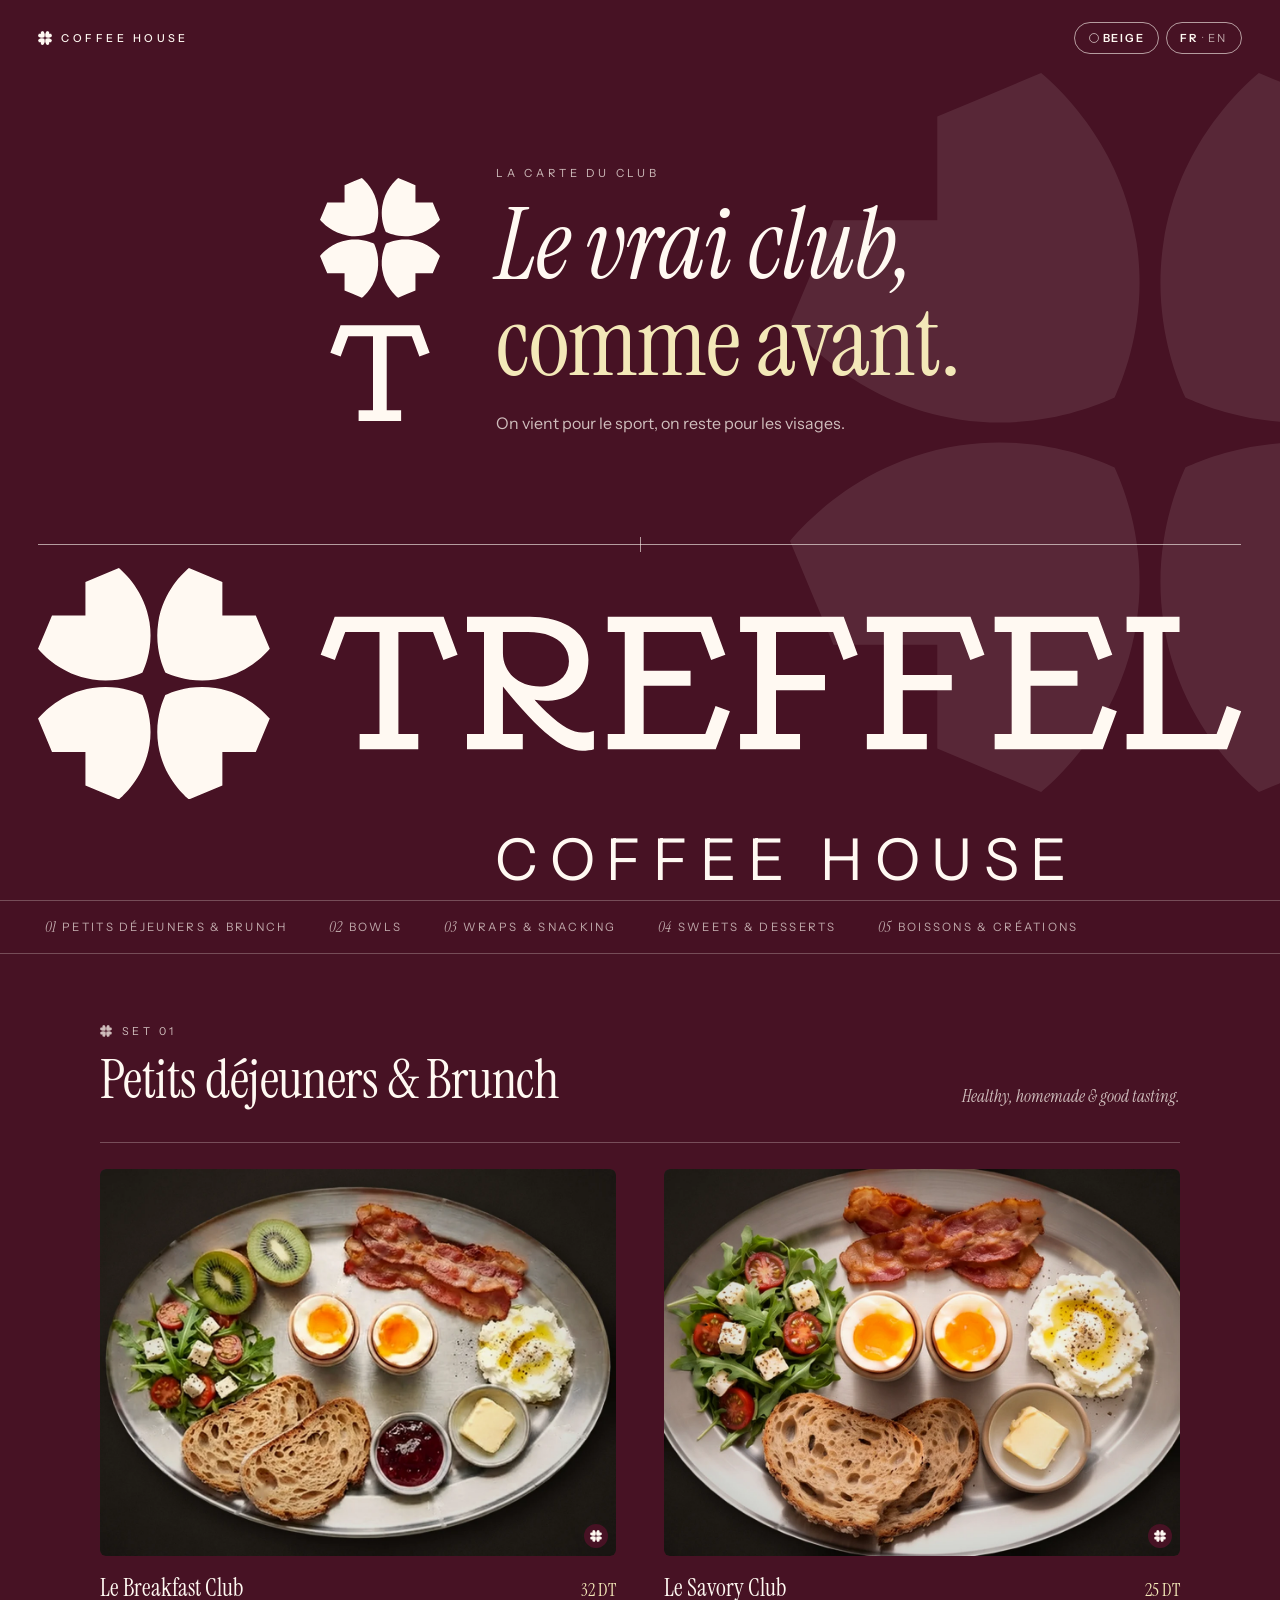
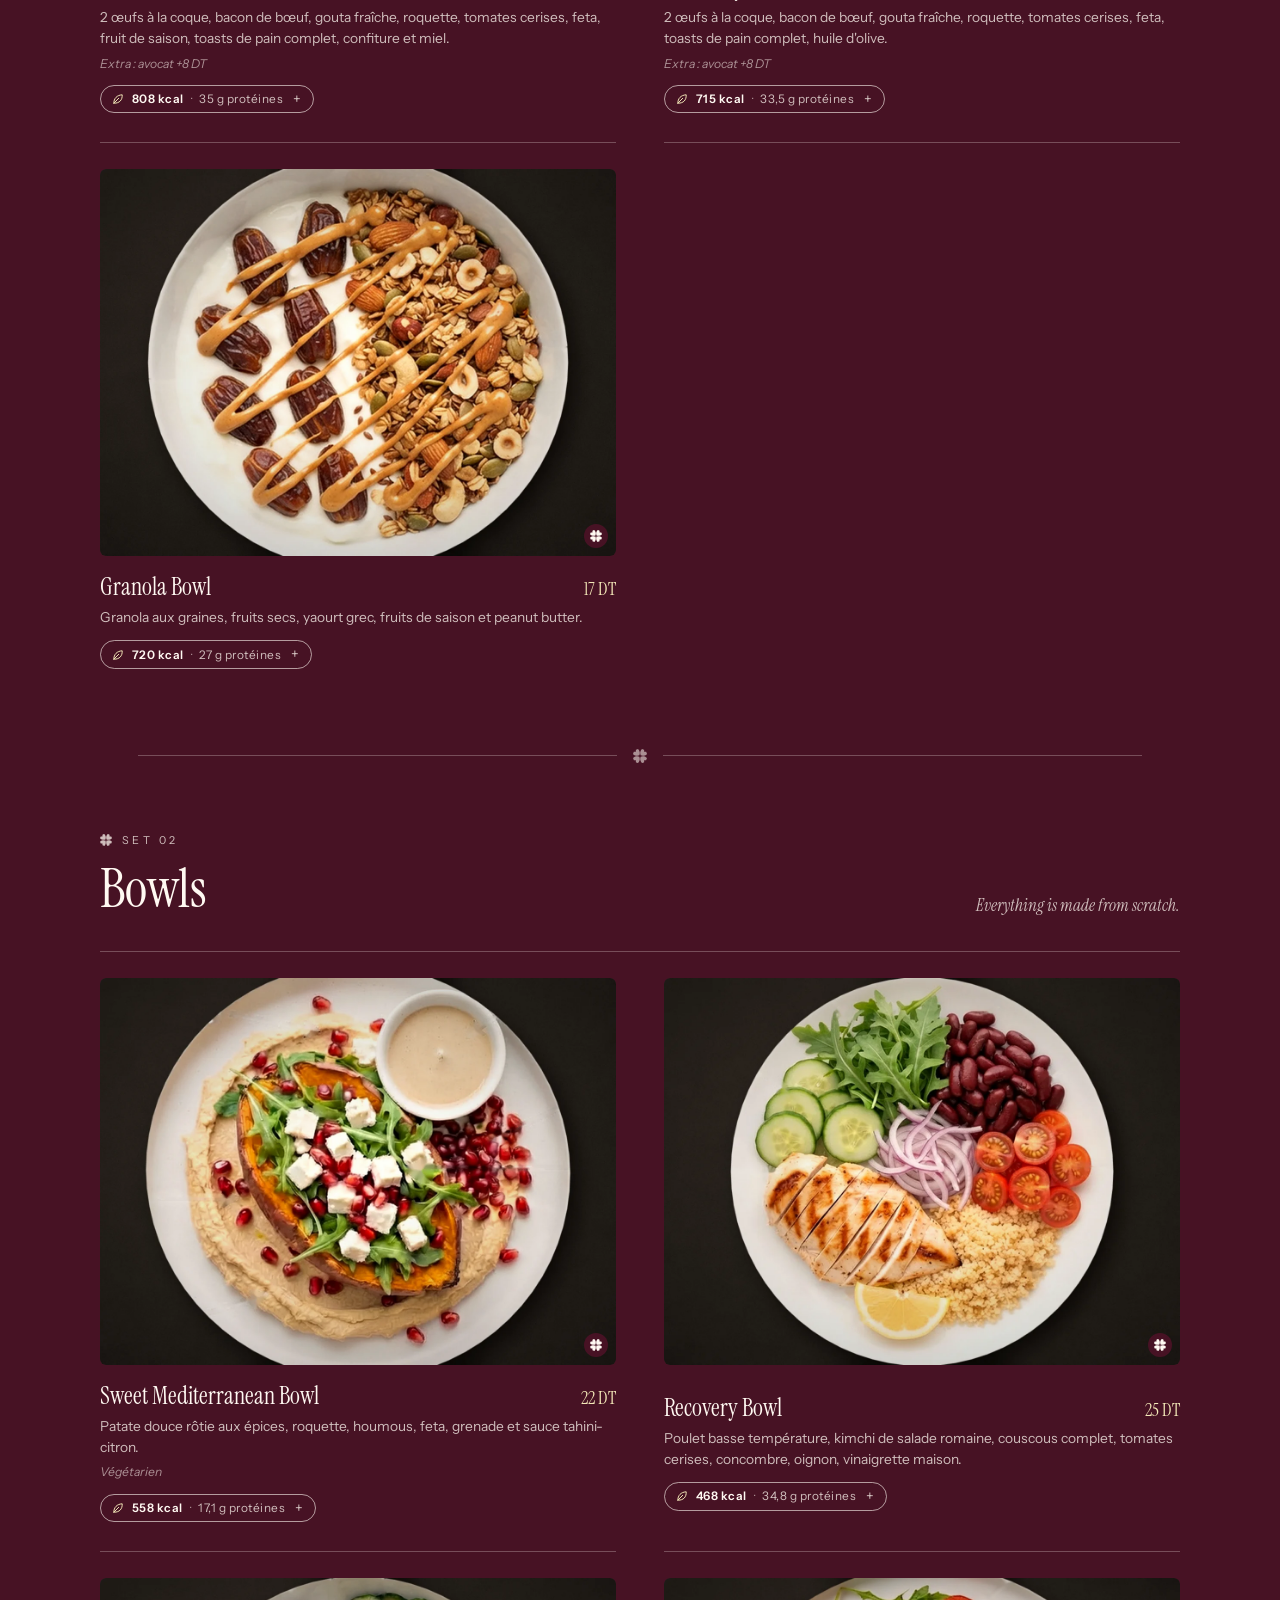
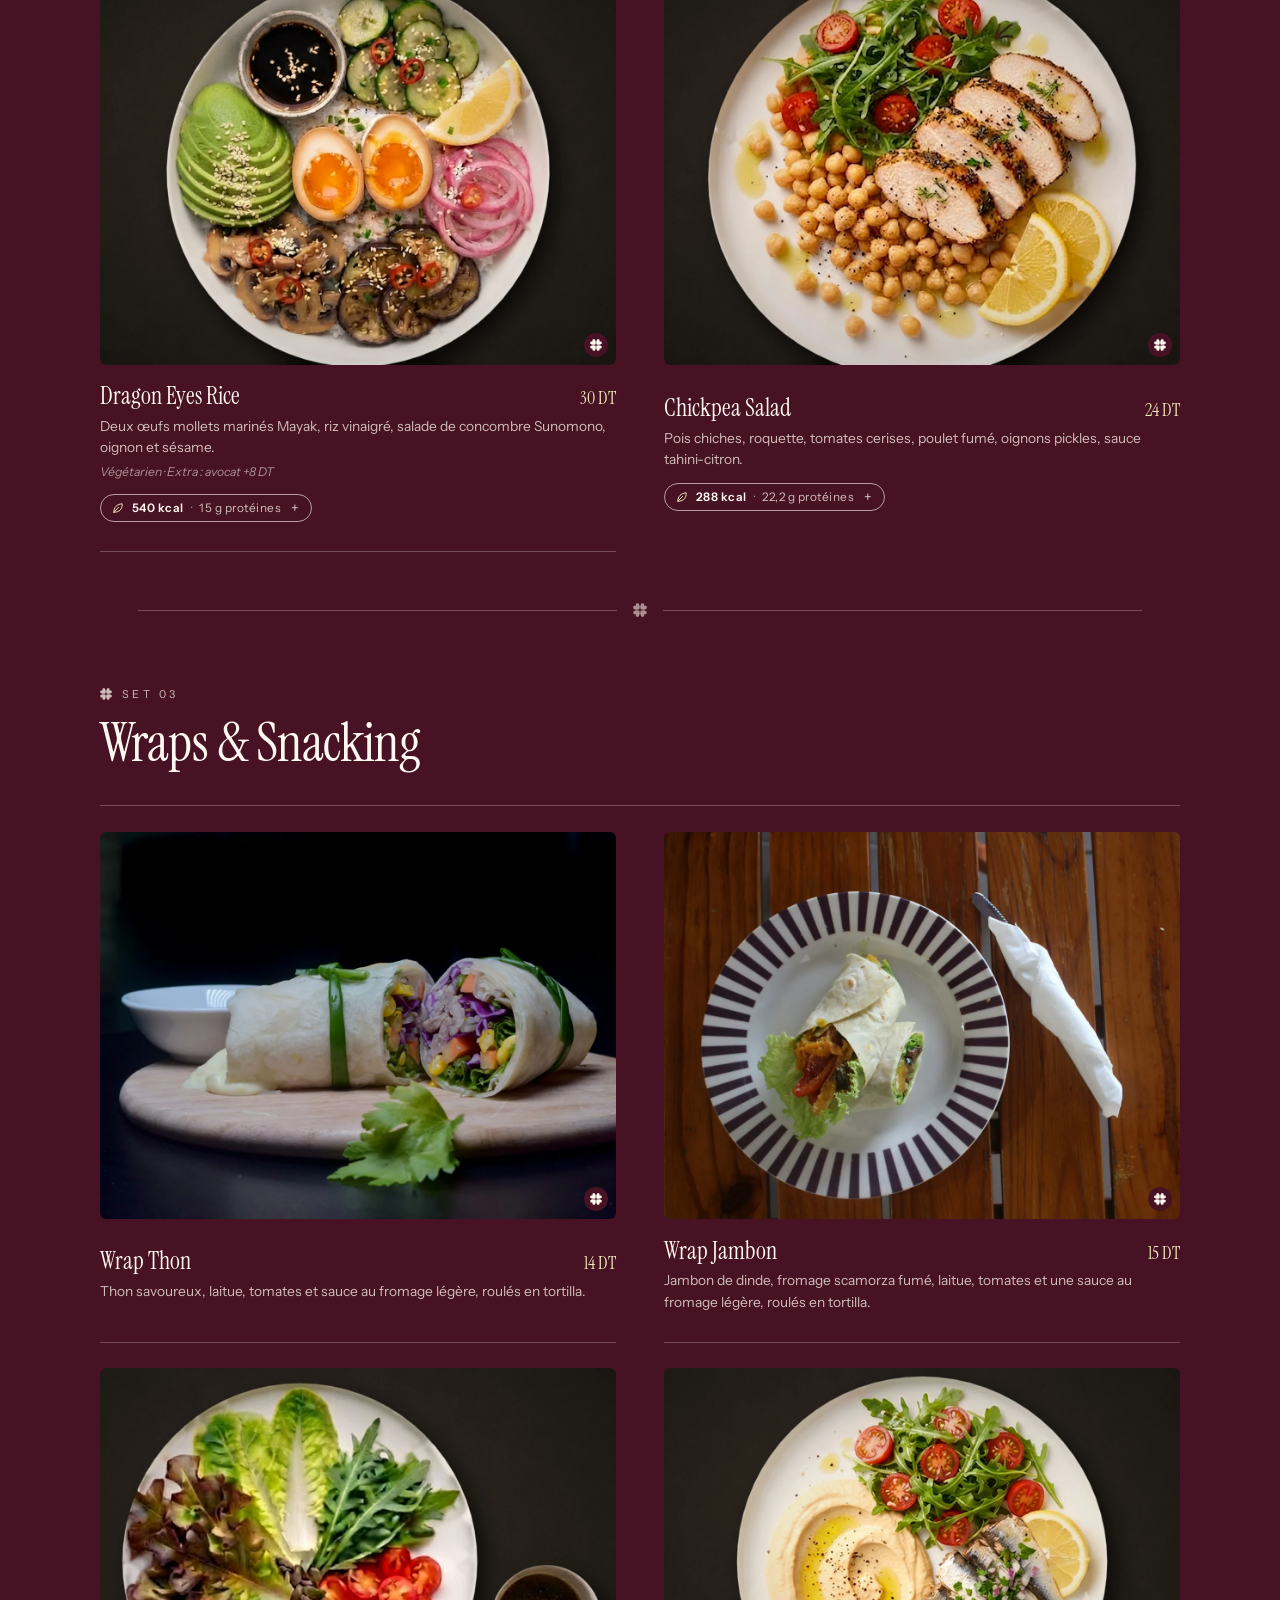
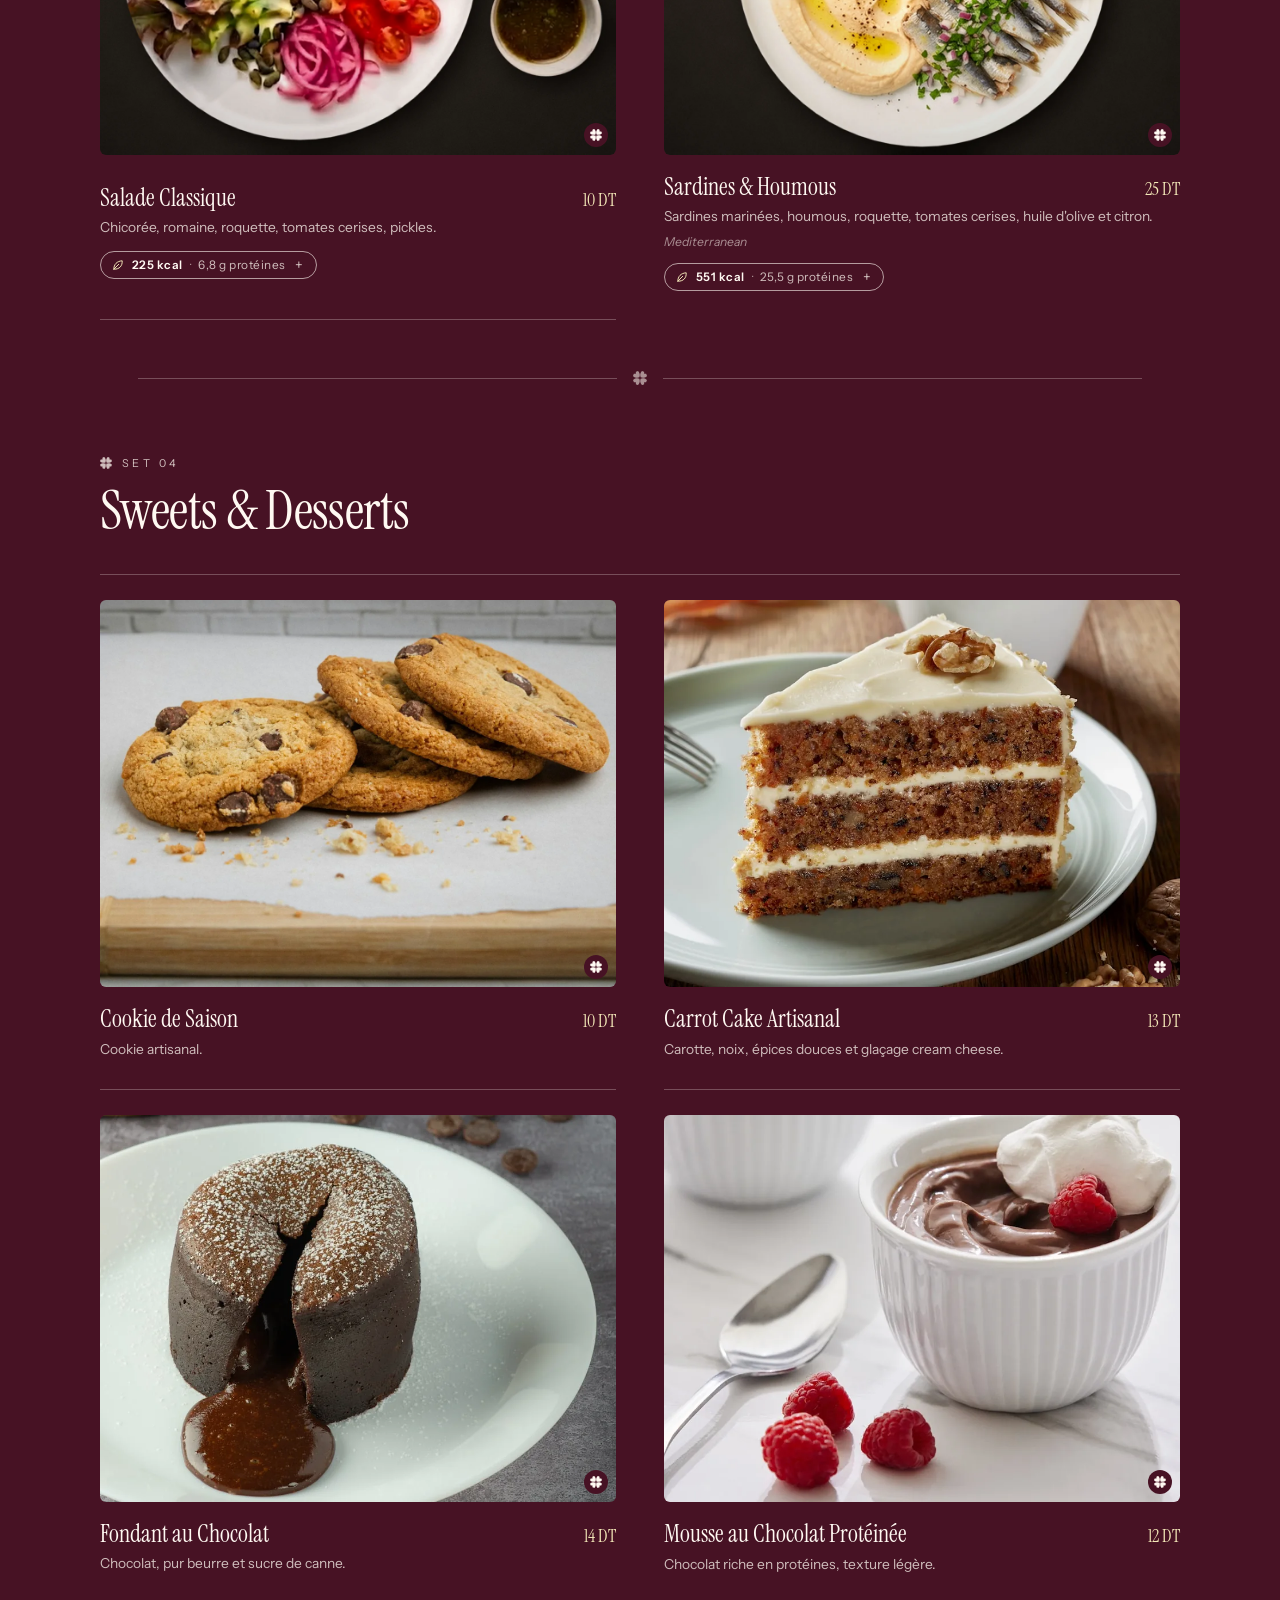
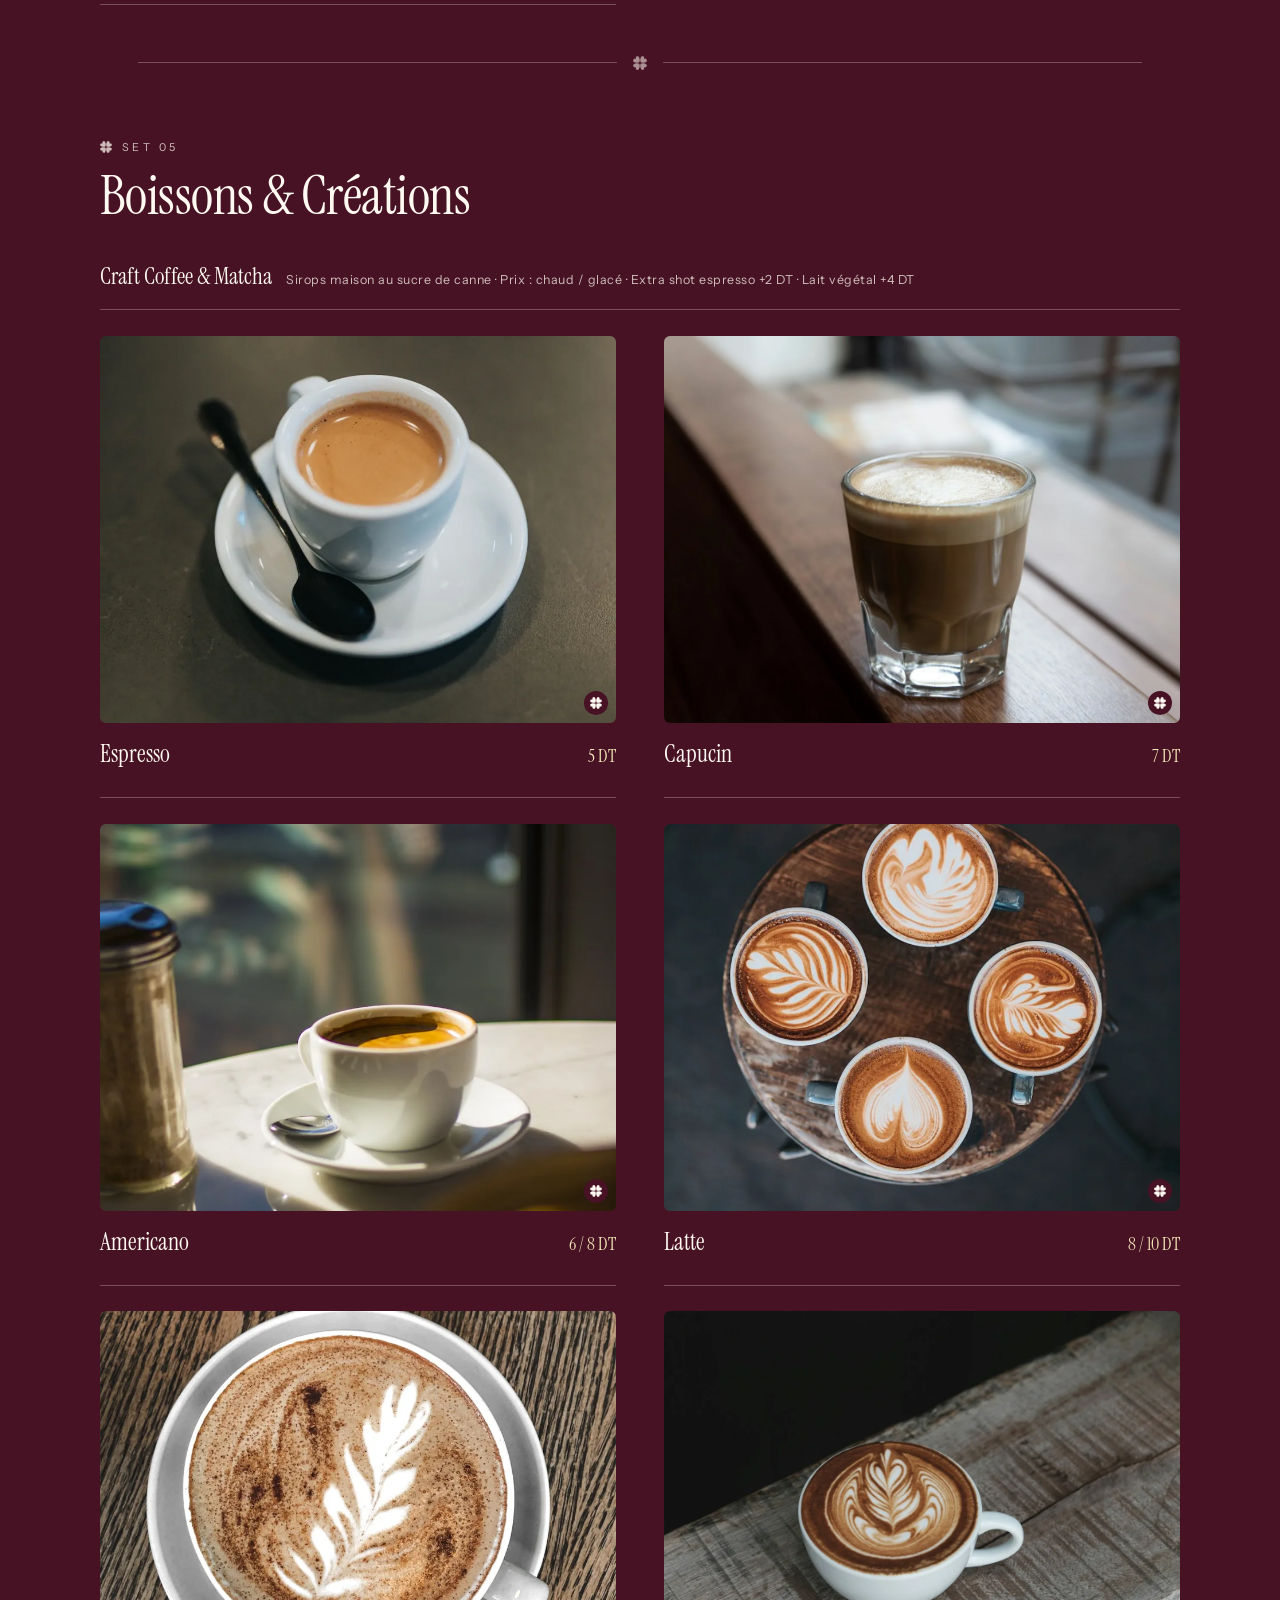
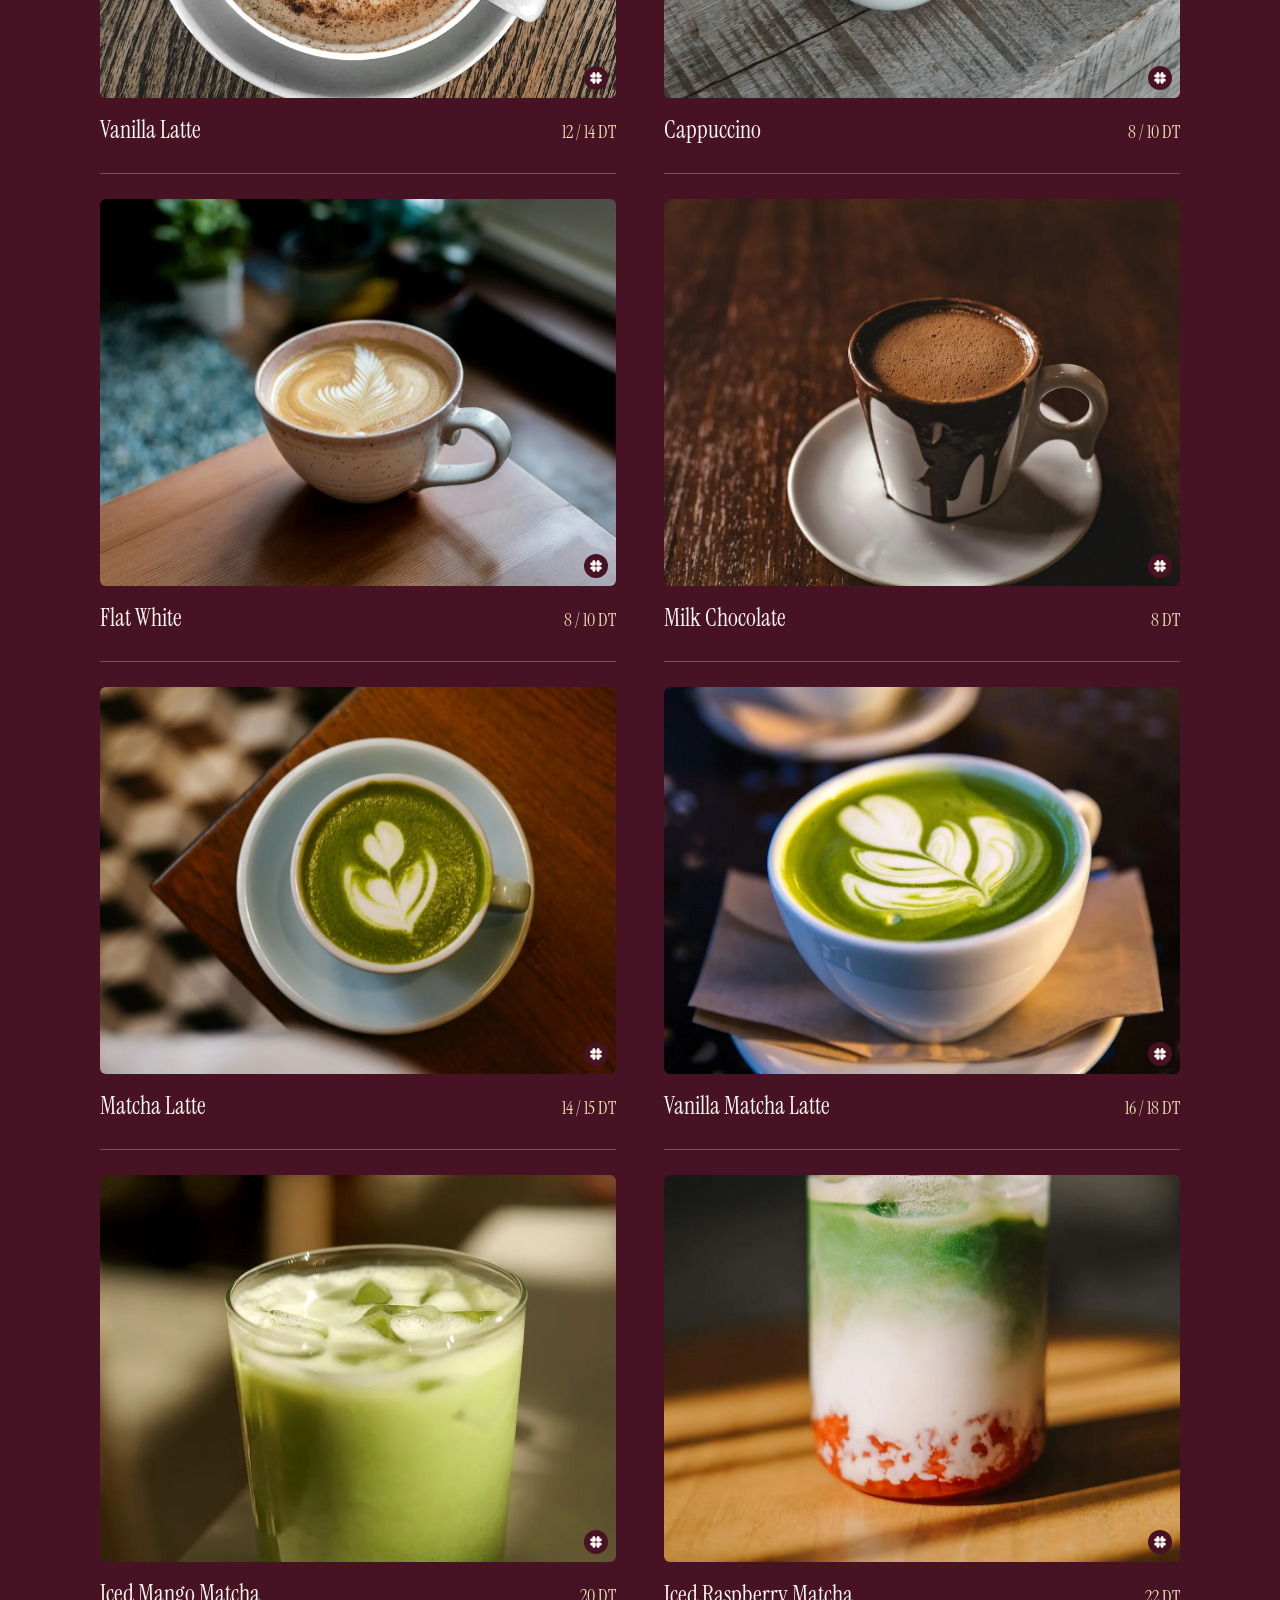
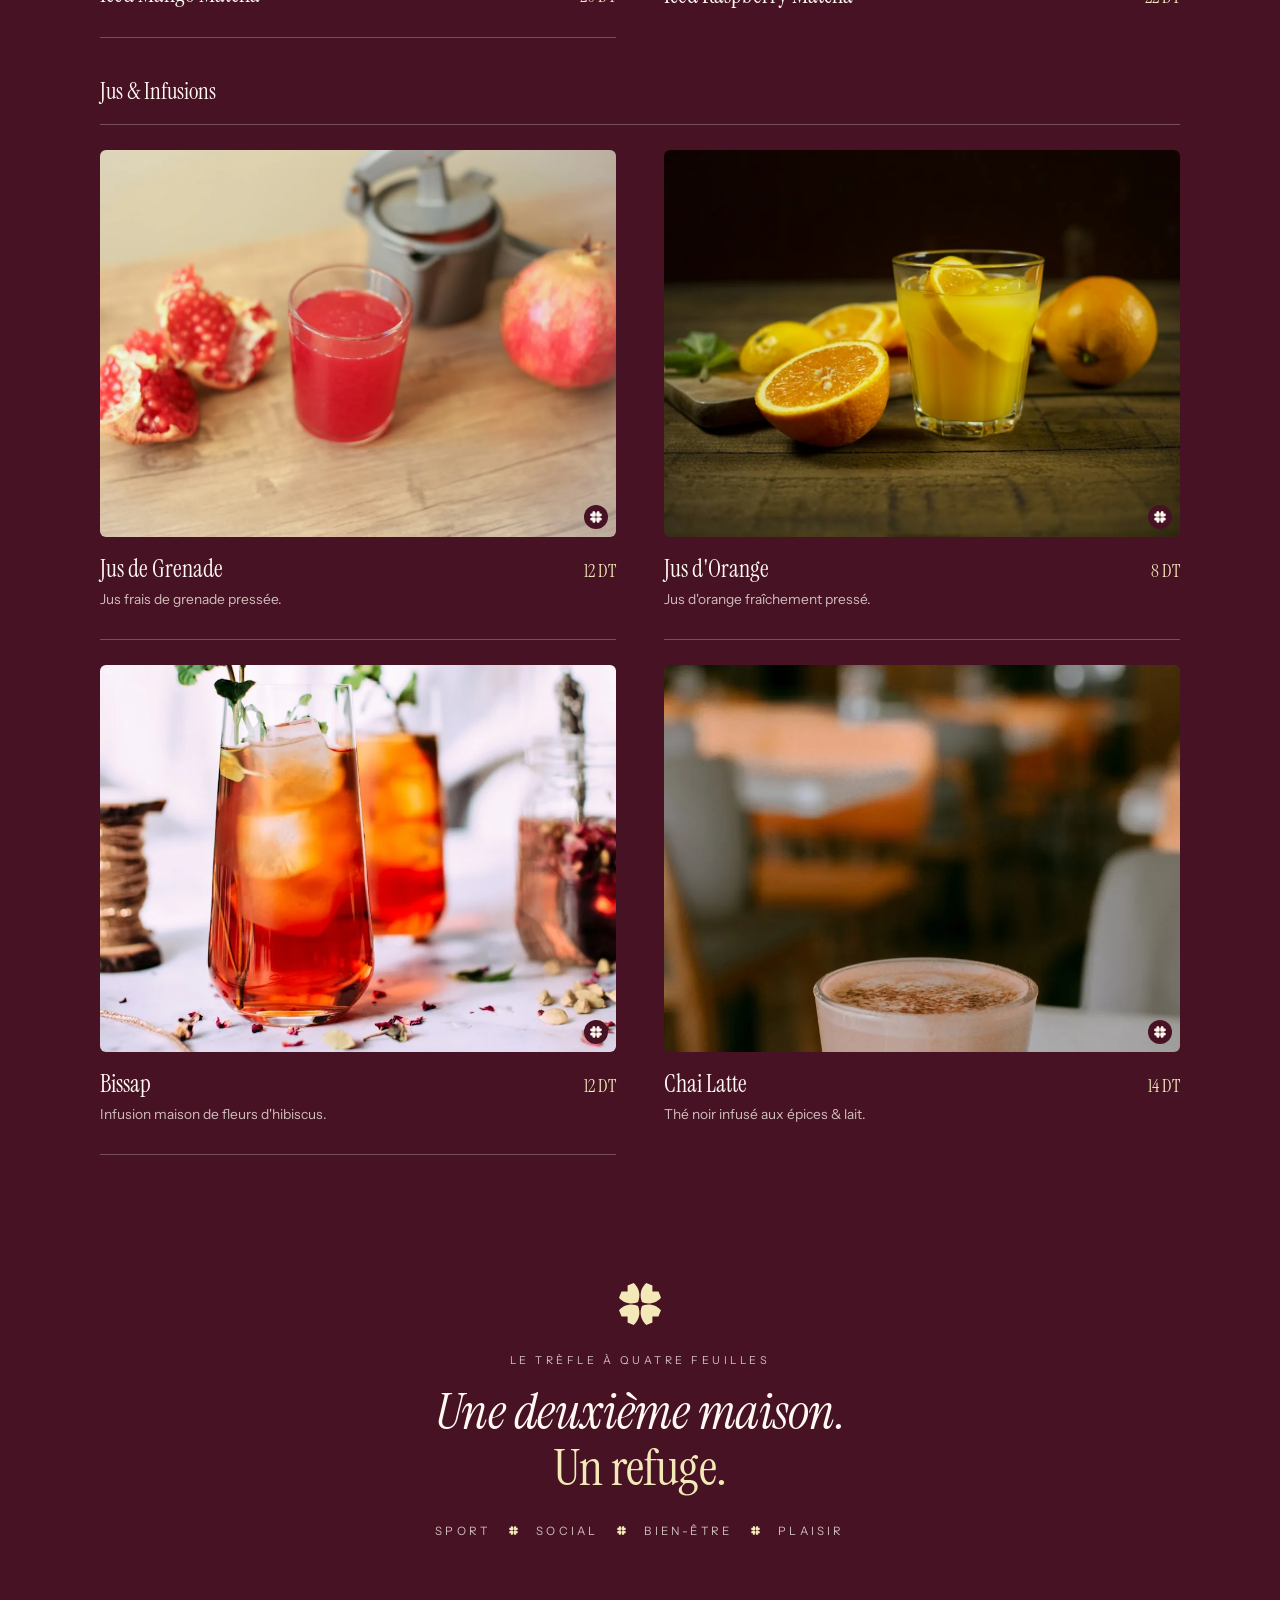
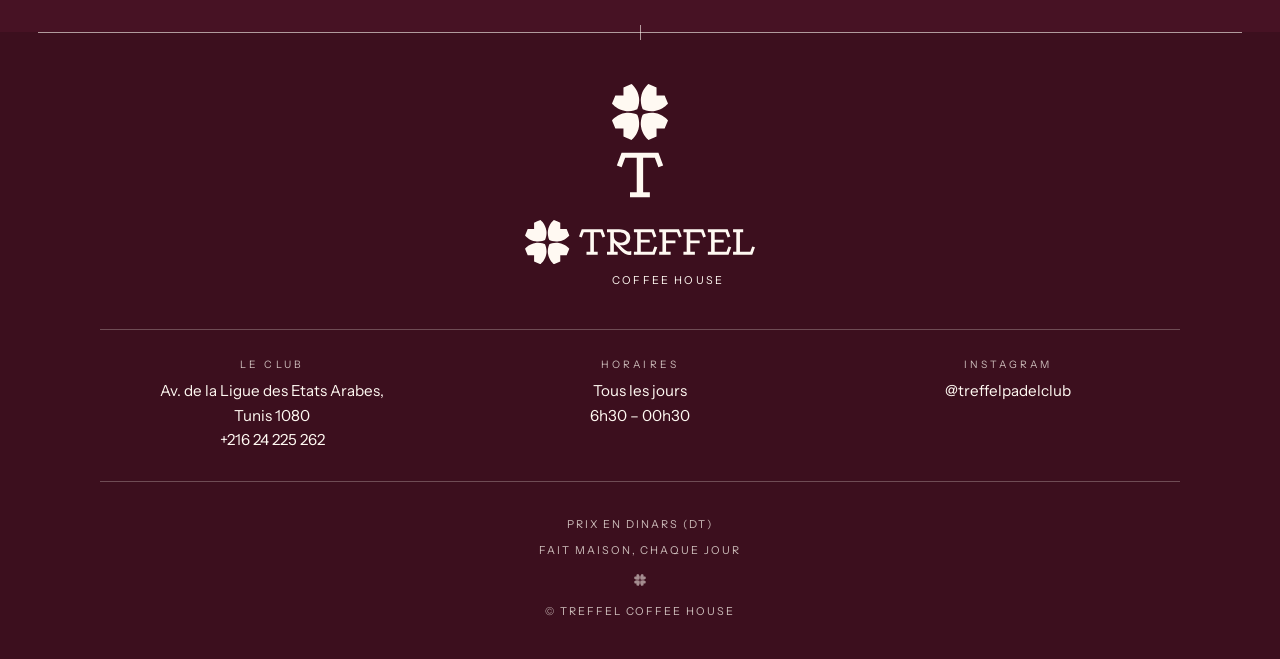
==== commit b3a369bf: "Corrections après relecture : lisibilité, logo COFFEE HOUSE centré, stockage protégé, QR style simpl" ====
--- a/site/index.html
+++ b/site/index.html
@@ -3,12 +3,13 @@
 <head>
   <meta charset="UTF-8" />
   <meta name="viewport" content="width=device-width, initial-scale=1.0" />
+  <meta name="theme-color" content="#471224" />
   <title>Treffel Coffee House — La carte</title>
   <meta name="description" content="Treffel Coffee House — La carte." />
   <link rel="preconnect" href="https://fonts.googleapis.com" />
   <link rel="preconnect" href="https://fonts.gstatic.com" crossorigin />
   <link href="https://fonts.googleapis.com/css2?family=Instrument+Serif:ital@0;1&family=Instrument+Sans:wght@400;500;600&display=swap" rel="stylesheet" />
-  <link rel="stylesheet" href="css/style.css?v=14" />
+  <link rel="stylesheet" href="css/style.css?v=16" />
   <link rel="stylesheet" href="css/pattern.css?v=3" />
 </head>
 <body>
@@ -121,6 +122,6 @@
   </footer>
 
   <script src="js/menu-data.js?v=11"></script>
-  <script src="js/app.js?v=10"></script>
+  <script src="js/app.js?v=11"></script>
 </body>
 </html>
--- a/site/css/style.css
+++ b/site/css/style.css
@@ -24,7 +24,7 @@
   --bg-alt: #3c0f1e;
   --ink: var(--cream);
   --ink-soft: rgba(255, 249, 242, 0.74);
-  --ink-faint: rgba(255, 249, 242, 0.46);
+  --ink-faint: rgba(255, 249, 242, 0.54);
   --line: rgba(255, 249, 242, 0.26);
   --line-strong: rgba(255, 249, 242, 0.6);
   --accent: var(--gold);
@@ -36,10 +36,10 @@
 
 html[data-theme="beige"] {
   --bg: var(--cream);
-  --bg-alt: #f7eee3;
+  --bg-alt: #f6eee8;
   --ink: var(--bordeaux);
   --ink-soft: rgba(71, 18, 36, 0.76);
-  --ink-faint: rgba(71, 18, 36, 0.5);
+  --ink-faint: rgba(71, 18, 36, 0.64);
   --line: rgba(71, 18, 36, 0.22);
   --line-strong: rgba(71, 18, 36, 0.56);
   --accent: var(--forest);
@@ -161,9 +161,9 @@
 
 .switch:hover { border-color: var(--line-strong); }
 
-.switch span { opacity: 0.45; transition: opacity 0.2s; }
+.switch span { opacity: 0.66; transition: opacity 0.2s; }
 .switch span.on { opacity: 1; font-weight: 600; }
-.switch .sep { opacity: 0.35; }
+.switch .sep { opacity: 0.5; }
 
 .switch .dot {
   width: 10px;
@@ -249,12 +249,13 @@
 }
 
 .hero-house {
-  font-size: clamp(0.7rem, 2.6vw, 1.35rem);
-  letter-spacing: 0.42em;
+  font-size: calc((100vw - 2.5rem) * 0.048);
+  letter-spacing: 0.2em;
   text-transform: uppercase;
   text-align: center;
-  margin: 0.9rem 0 0.2rem;
-  padding-left: 0.42em;
+  margin: 0.55em 0 0.3rem 23.5%;
+  text-indent: 0.2em;
+  line-height: 1;
   color: var(--ink);
   animation: rise 1.2s 1.05s var(--ease) both;
 }
@@ -299,7 +300,7 @@
   letter-spacing: 0.2em;
   text-transform: uppercase;
   white-space: nowrap;
-  opacity: 0.5;
+  opacity: 0.66;
   transition: opacity 0.25s;
 }
 
@@ -552,7 +553,7 @@
 
 .nutri-icon { width: 14px; height: 14px; fill: none; color: var(--accent); flex: none; }
 .nutri-kcal { font-weight: 600; color: var(--ink); }
-.nutri-dot { opacity: 0.5; }
+.nutri-dot { opacity: 0.7; }
 
 .nutri-more {
   margin-left: 0.15rem;
@@ -689,7 +690,7 @@
 }
 
 /* ============================================================
-   Bas de page : la maison (même fond que la carte)
+   Bas de page : la maison (fond légèrement décalé, --bg-alt)
    ============================================================ */
 
 .footer {
@@ -715,14 +716,18 @@
 
 .footer-emblem { width: 56px; height: auto; margin-bottom: 1.4rem; }
 
-.footer-wordmark { width: 150px; height: auto; }
+.footer-wordmark { width: 230px; height: auto; }
 
 .footer-eyebrow {
-  font-size: 0.64rem;
-  letter-spacing: 0.34em;
-  text-transform: uppercase;
-  color: var(--ink-soft);
-  margin-top: 0.7rem;
+  width: 230px;
+  padding-left: calc(230px * 0.235);
+  box-sizing: border-box;
+  font-size: 0.68rem;
+  letter-spacing: 0.2em;
+  text-indent: 0.2em;
+  text-transform: uppercase;
+  color: var(--ink);
+  margin-top: 0.55rem;
 }
 
 .footer-grid {
@@ -783,6 +788,12 @@
   .footer-grid { grid-template-columns: repeat(3, 1fr); }
 }
 
+.switch, .nutri summary { border-color: var(--line-strong); }
+
+@media (min-width: 720px) {
+  .hero-house { font-size: calc((100vw - 4.8rem) * 0.048); }
+}
+
 @media (prefers-reduced-motion: reduce) {
   .hero-emblem, .hero-kicker, .hero-title, .hero-line, .baseline, .hero-wordmark, .hero-house { animation: none; }
   .reveal { opacity: 1; transform: none; transition: none; }
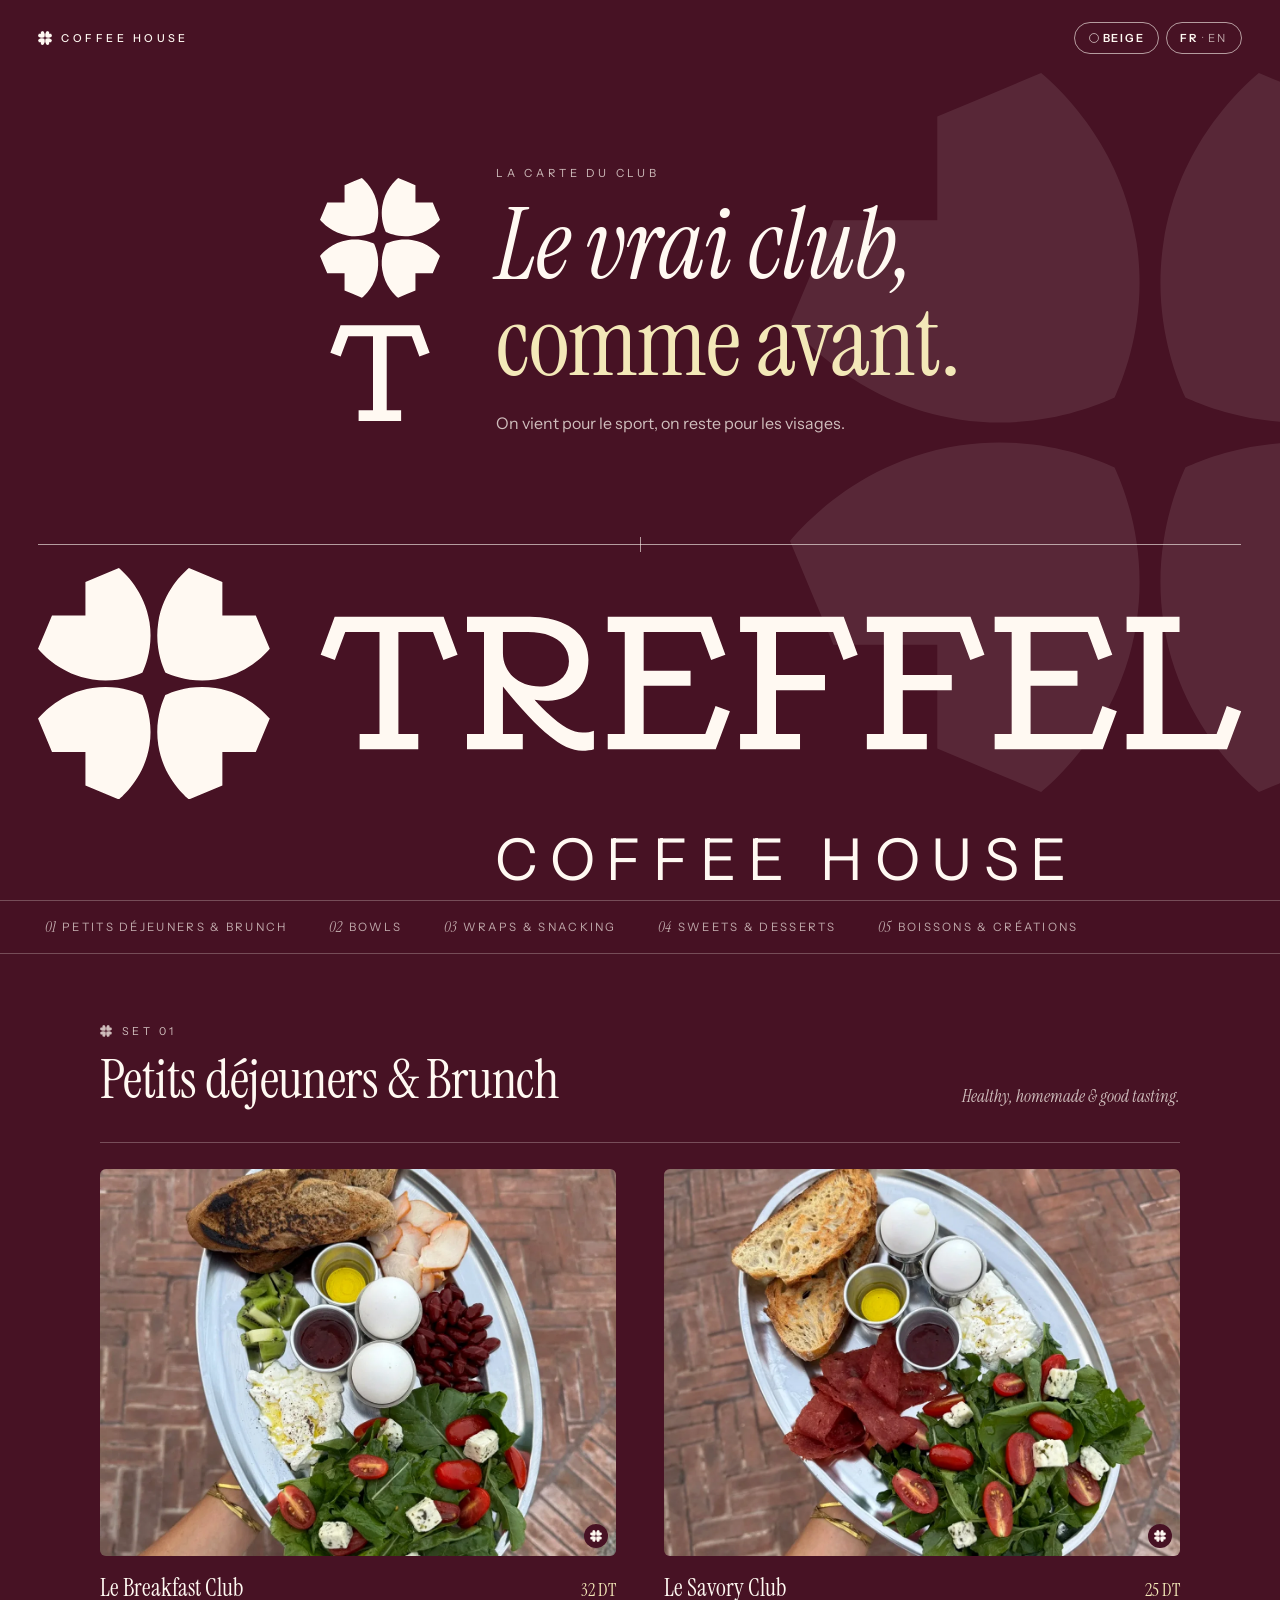
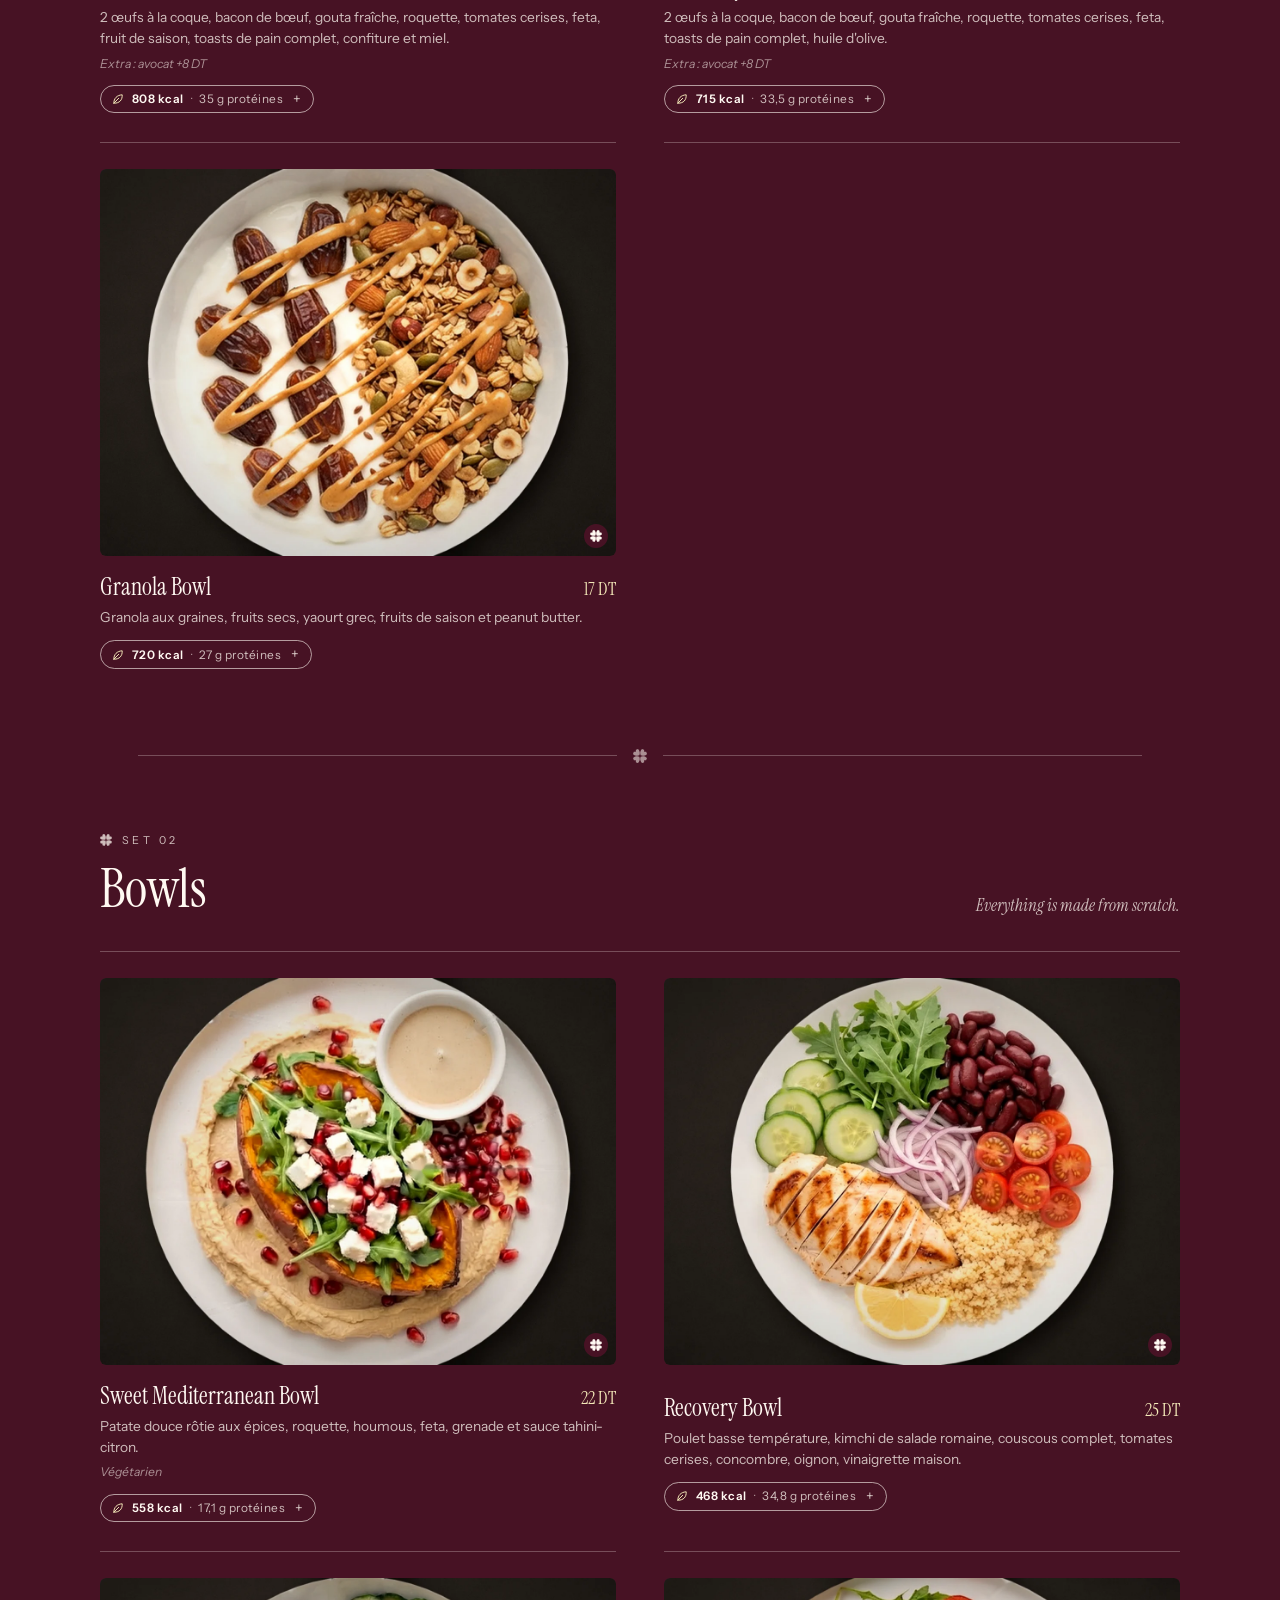
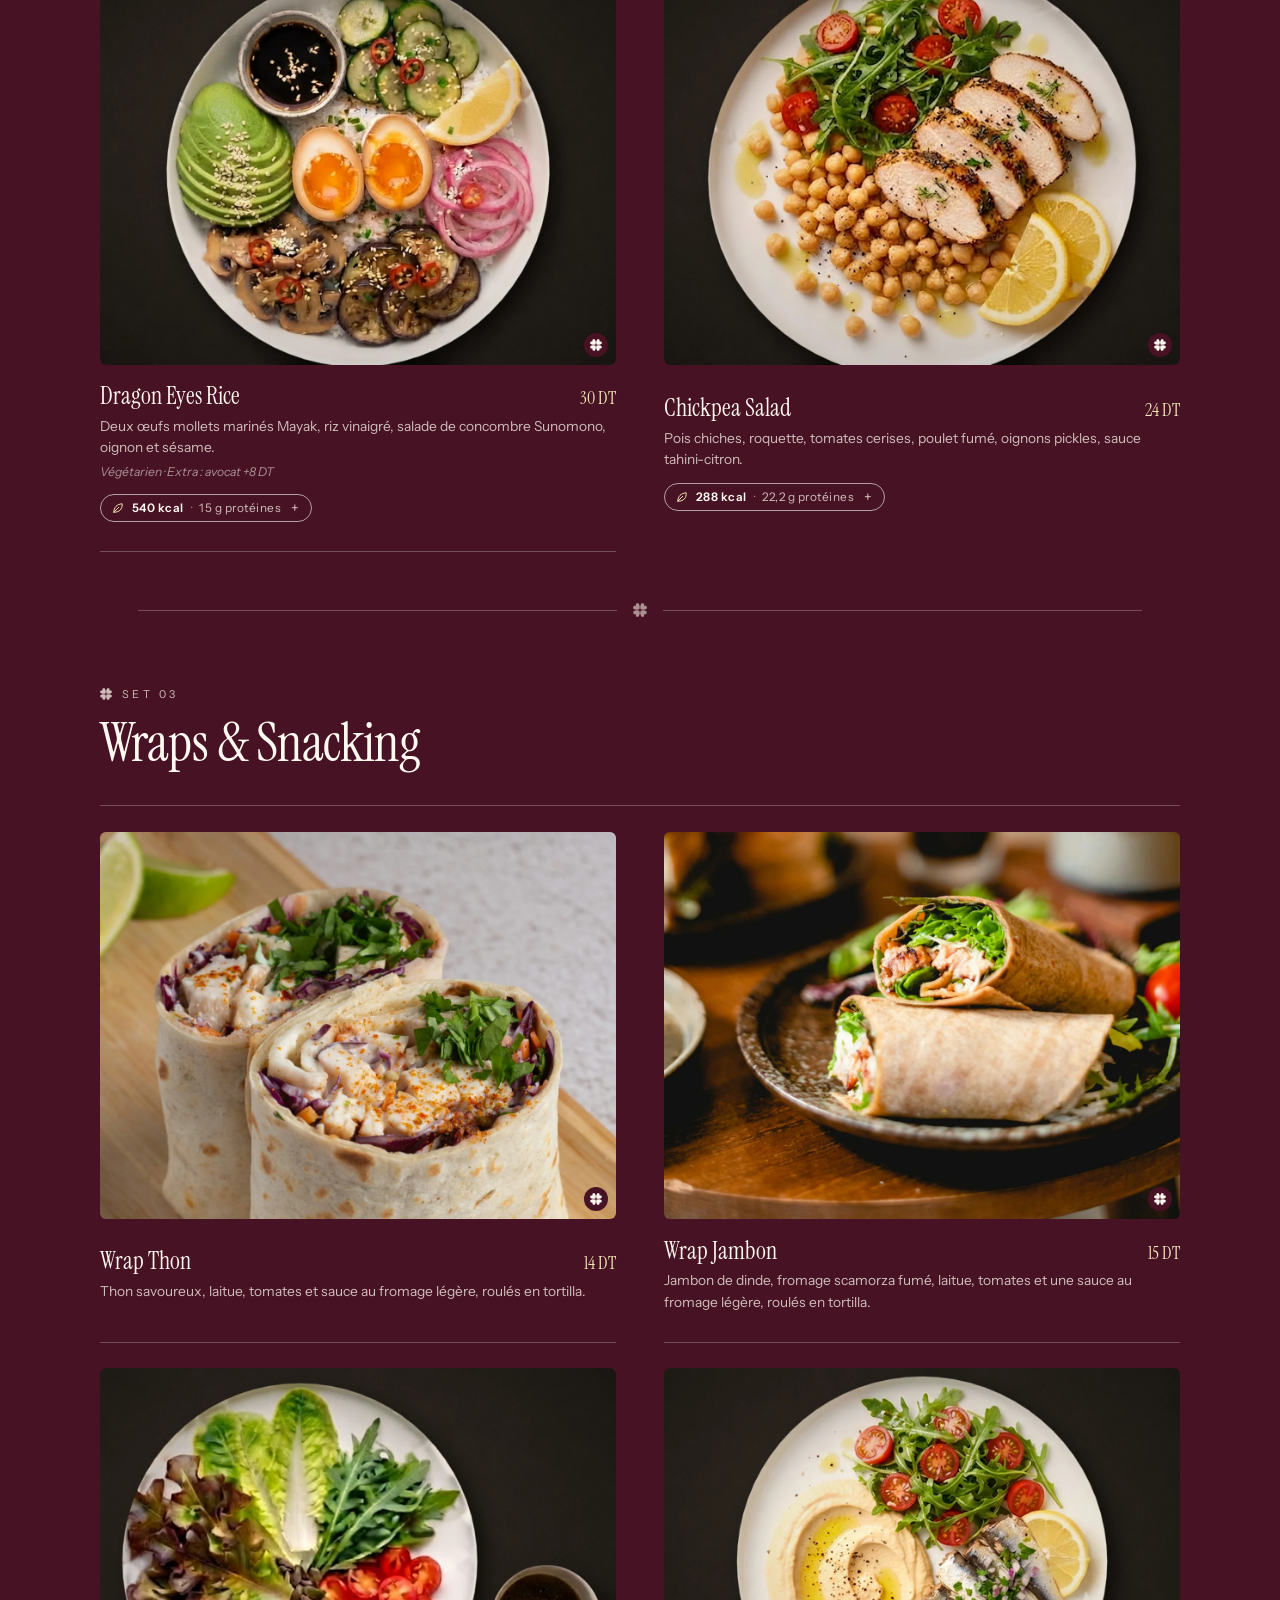
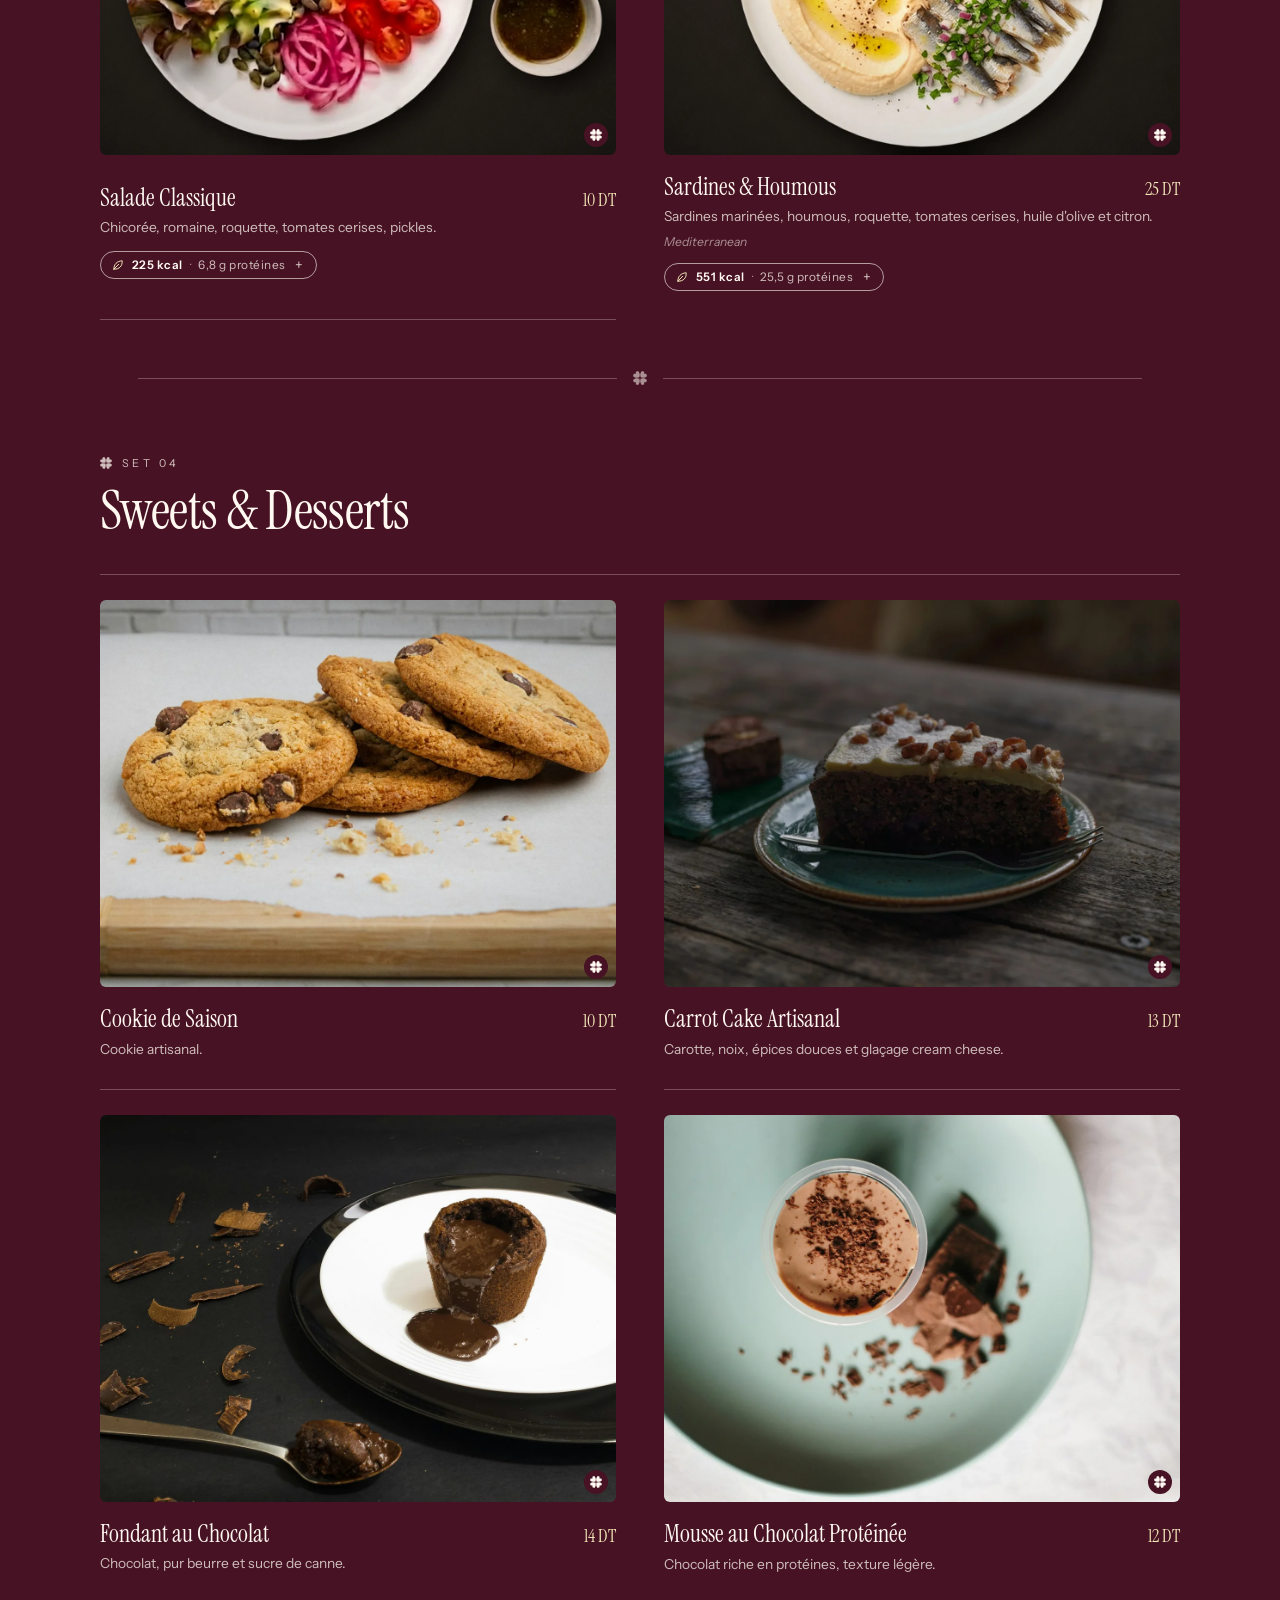
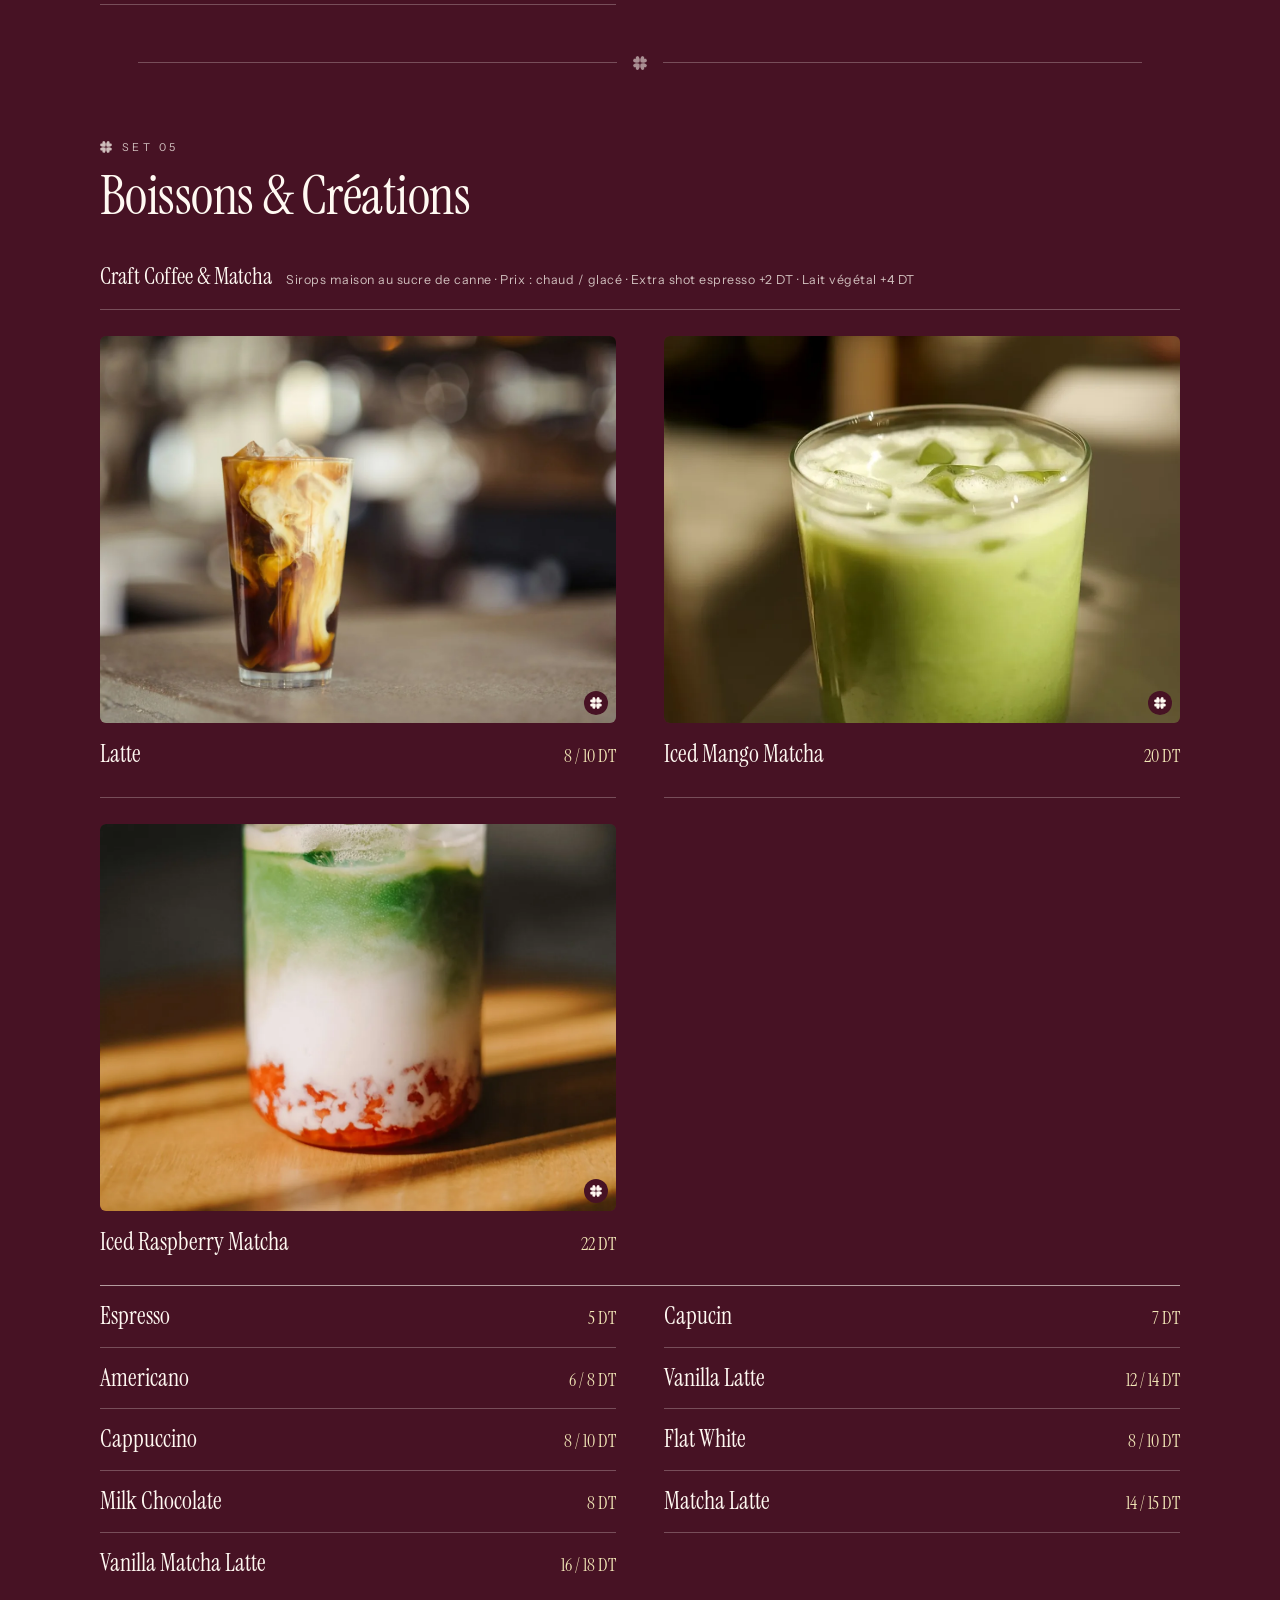
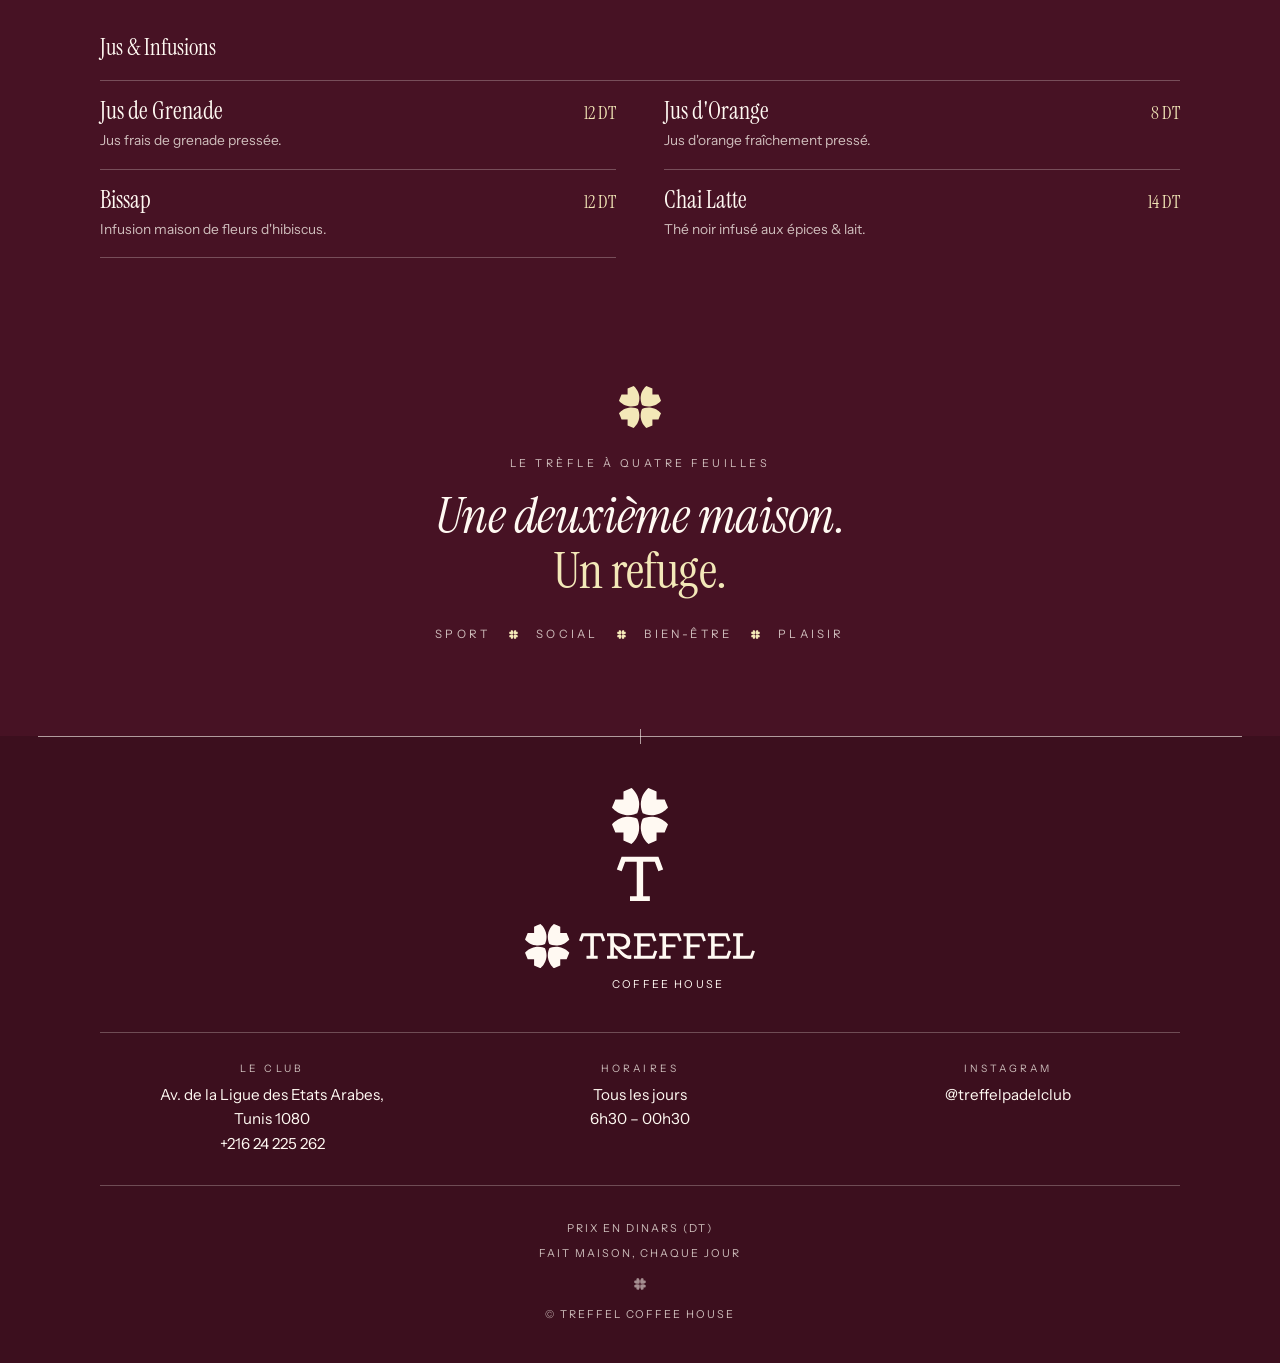
==== commit 69d2f127: "Carte : vraies photos des clubs, nouvelles photos desserts/wraps/iced latte, cafés et jus sans photo" ====
--- a/site/index.html
+++ b/site/index.html
@@ -9,7 +9,7 @@
   <link rel="preconnect" href="https://fonts.googleapis.com" />
   <link rel="preconnect" href="https://fonts.gstatic.com" crossorigin />
   <link href="https://fonts.googleapis.com/css2?family=Instrument+Serif:ital@0;1&family=Instrument+Sans:wght@400;500;600&display=swap" rel="stylesheet" />
-  <link rel="stylesheet" href="css/style.css?v=16" />
+  <link rel="stylesheet" href="css/style.css?v=17" />
   <link rel="stylesheet" href="css/pattern.css?v=3" />
 </head>
 <body>
@@ -121,7 +121,7 @@
     </div>
   </footer>
 
-  <script src="js/menu-data.js?v=11"></script>
-  <script src="js/app.js?v=11"></script>
+  <script src="js/menu-data.js?v=12"></script>
+  <script src="js/app.js?v=12"></script>
 </body>
 </html>
--- a/site/css/style.css
+++ b/site/css/style.css
@@ -490,6 +490,10 @@
 
 .dish-body { min-width: 0; }
 
+/* produit sans photo : une ligne de registre, nom et prix */
+.dish.no-photo { padding: 1rem 0 1.05rem; }
+.ledger.lines { border-top-color: var(--line-strong); }
+
 .dish-top {
   display: flex;
   justify-content: space-between;
